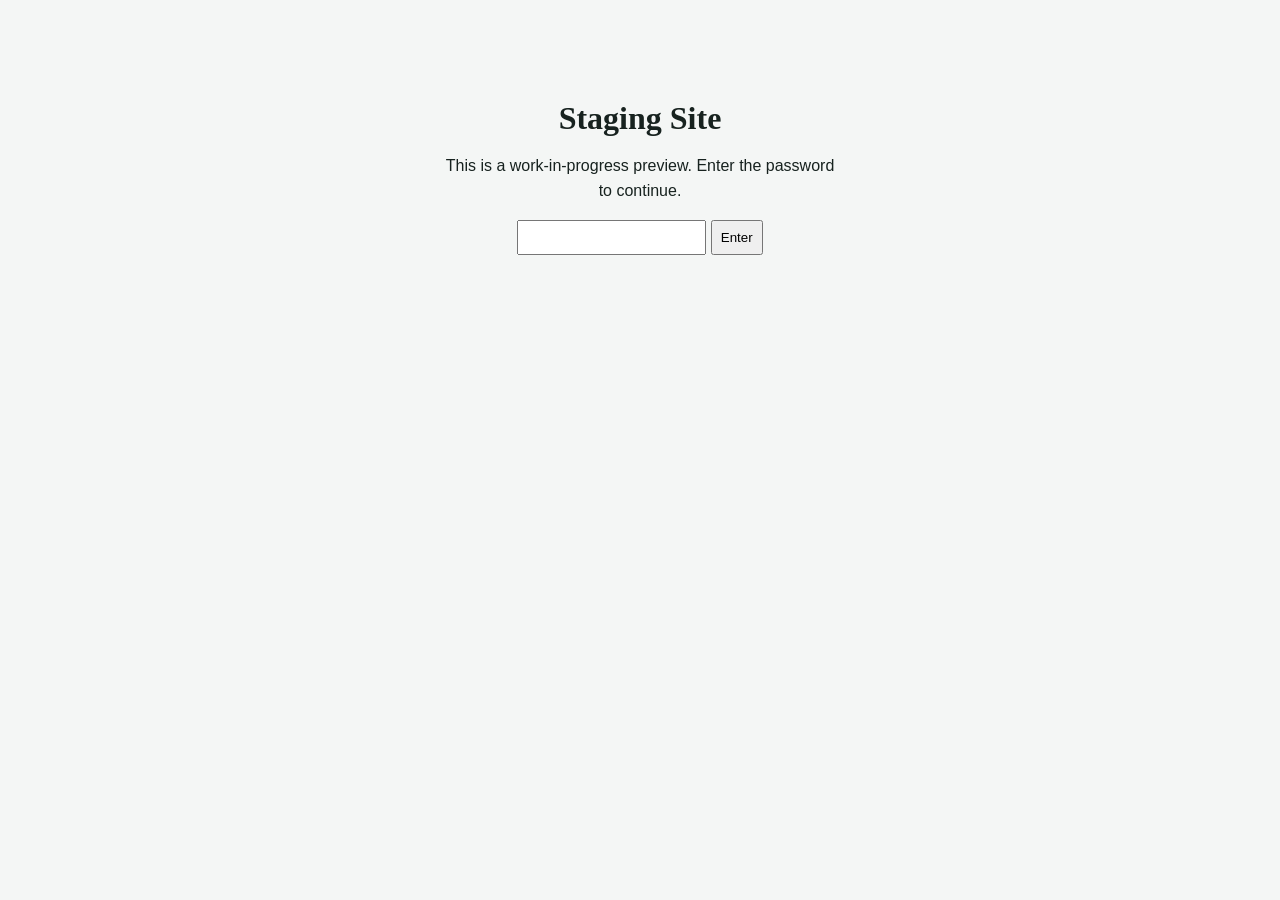
==== site/index.html @ e319ce6b "Build styled portfolio staging page" ====
<!DOCTYPE html>
<html lang="en">
<head>
    <meta charset="UTF-8">
    <meta name="viewport" content="width=device-width, initial-scale=1.0">
    <title>Nathan Toner | Cybersecurity Portfolio</title>
    <link rel="stylesheet" href="style.css">
</head>

<body>

<!-- PASSWORD GATE -->
<div id="gate" style="font-family: sans-serif; max-width: 400px; margin: 
100px auto; text-align:center;">
    <h1>Staging Site</h1>
    <p>This is a work-in-progress preview. Enter the password to 
continue.</p>

    <input type="password" id="pw" style="padding:8px;">
    <button onclick="checkPw()" style="padding:8px;">Enter</button>

    <p id="err" style="color:red; display:none;">Incorrect password.</p>
</div>


<!-- PORTFOLIO CONTENT -->
<div id="content" style="display:none;">

    <header class="site-header">
        <div class="wrap">
            <div class="site-header-inner">
                <a href="#" class="site-title">Nathan Toner</a>

                <nav>
                    <a href="#about">About</a>
                    <a href="#skills">Skills</a>
                    <a href="#projects">Projects</a>
                    <a href="#contact">Contact</a>
                </nav>
            </div>
        </div>
    </header>


    <main>

        <!-- HERO -->
        <section class="hero">
            <div class="wrap">

                <p class="eyebrow">CYBERSECURITY • INFORMATION SYSTEMS</p>

                <h1>Cybersecurity<br>Portfolio</h1>

                <p class="hero-text">
                    Computer Information Systems student building 
practical
                    cybersecurity skills through hands-on labs, security
                    analysis, and technical projects.
                </p>

                <div class="hero-actions">
                    <a href="#projects" class="button">View My Work</a>
                    <a href="#contact" class="button 
button-secondary">Contact Me</a>
                </div>

            </div>
        </section>


        <!-- ABOUT -->
        <section id="about">
            <div class="wrap">

                <p class="eyebrow">01 — ABOUT</p>

                <h2>Building practical security skills.</h2>

                <div class="about-grid">

                    <div>
                        <p>
                            I am a Computer Information Systems student 
focused
                            on cybersecurity, security operations, and
                            information security.
                        </p>

                        <p>
                            My experience includes hands-on work with 
Linux
                            security hardening, network reconnaissance,
                            vulnerability assessment, SIEM tools, TLS
                            configuration, and security monitoring.
                        </p>
                    </div>

                    <div>
                        <p><strong>Focus Areas</strong></p>

                        <ul>
                            <li>Cybersecurity</li>
                            <li>Security Operations</li>
                            <li>Network Security</li>
                            <li>Risk & Compliance</li>
                            <li>Cloud Security</li>
                        </ul>
                    </div>

                </div>

            </div>
        </section>


        <!-- SKILLS -->
        <section id="skills">
            <div class="wrap">

                <p class="eyebrow">02 — SKILLS</p>

                <h2>Technical Skills</h2>

                <div class="skills-table">

                    <div class="skill-row">
                        <strong>SIEM</strong>
                        <span>Microsoft Sentinel</span>
                    </div>

                    <div class="skill-row">
                        <strong>Network Security</strong>
                        <span>Nmap, Wireshark</span>
                    </div>

                    <div class="skill-row">
                        <strong>Security Testing</strong>
                        <span>Metasploit, OpenSSL</span>
                    </div>

                    <div class="skill-row">
                        <strong>Linux</strong>
                        <span>Ubuntu security hardening</span>
                    </div>

                    <div class="skill-row">
                        <strong>Programming</strong>
                        <span>Python, Java, SQL</span>
                    </div>

                    <div class="skill-row">
                        <strong>Data & Analytics</strong>
                        <span>Power BI, Pandas, Excel</span>
                    </div>

                </div>

            </div>
        </section>


        <!-- PROJECTS -->
        <section id="projects">
            <div class="wrap">

                <p class="eyebrow">03 — PROJECTS</p>

                <h2>Selected Work</h2>

                <div class="repo-list">

                    <article>
                        <h3>Linux Security Hardening</h3>
                        <p>
                            Hardened an Ubuntu Linux environment by 
reviewing
                            accounts, permissions, sudo configuration,
                            authentication policies, and security tools.
                        </p>
                    </article>

                    <article>
                        <h3>Network Reconnaissance</h3>
                        <p>
                            Used Nmap to identify open ports, services, 
and
                            potential vulnerabilities in controlled
                            cybersecurity lab environments.
                        </p>
                    </article>

                    <article>
                        <h3>TLS & Certificate Audit</h3>
                        <p>
                            Evaluated TLS configurations and certificate
                            security using SSL Labs and OpenSSL, 
identifying
                            deprecated protocols and certificate issues.
                        </p>
                    </article>

                    <article>
                        <h3>Security Monitoring</h3>
                        <p>
                            Practiced security monitoring and detection
                            activities using Microsoft Sentinel and
                            Microsoft Defender.
                        </p>
                    </article>

                </div>

            </div>
        </section>


        <!-- CONTACT -->
        <section id="contact">
            <div class="wrap">

                <p class="eyebrow">04 — CONTACT</p>

                <h2>Let's connect.</h2>

                <p>
                    I am interested in cybersecurity opportunities,
                    internships, and continued professional development.
                </p>

            </div>
        </section>

    </main>


    <footer>
        <div class="wrap">
            <p>© 2026 Nathan Toner</p>
        </div>
    </footer>

</div>


<!-- PASSWORD SCRIPT -->
<script>
function checkPw() {
    const entered = document.getElementById('pw').value;

    if (entered === "Staging123!") {
        document.getElementById('gate').style.display = 'none';
        document.getElementById('content').style.display = 'block';
    } else {
        document.getElementById('err').style.display = 'block';
    }
}
</script>

</body>
</html>
---- site/style.css ----
:root {
  --color-bg: #F4F6F5;
  --color-ink: #17221F;
  --color-ink-soft: #45534E;
  --color-ink-faint: #6B7975;
  --color-accent: #2F5D50;
  --color-accent-soft: #E7EEEB;
  --color-line: #D3DAD6;
  --color-flag: #B98B4E;
  --color-surface: #EAEDEB;

  --font-serif: "Source Serif 4", Georgia, serif;
  --font-sans: "IBM Plex Sans", -apple-system, BlinkMacSystemFont, "Segoe 
UI", sans-serif;
}

* { box-sizing: border-box; }

html { scroll-behavior: smooth; }

@media (prefers-reduced-motion: reduce) {
  html { scroll-behavior: auto; }
  * { transition: none !important; animation: none !important; }
}

body {
  margin: 0;
  background: var(--color-bg);
  color: var(--color-ink);
  font-family: var(--font-sans);
  font-size: 16px;
  line-height: 1.6;
  -webkit-font-smoothing: antialiased;
}

.wrap {
  max-width: 760px;
  margin: 0 auto;
  padding: 0 24px;
}

a {
  color: var(--color-accent);
  text-decoration-color: var(--color-line);
  text-underline-offset: 3px;
}

a:hover { text-decoration-color: var(--color-accent); }

a:focus-visible,
button:focus-visible {
  outline: 2px solid var(--color-accent);
  outline-offset: 3px;
}

h1, h2, h3 {
  font-family: var(--font-serif);
  font-weight: 600;
  line-height: 1.15;
  margin: 0;
  color: var(--color-ink);
}

/* Header */

.site-header {
  border-bottom: 1px solid var(--color-line);
  background: var(--color-bg);
  position: sticky;
  top: 0;
  z-index: 10;
}

.header-inner {
  display: flex;
  align-items: center;
  justify-content: space-between;
  padding-top: 18px;
  padding-bottom: 18px;
}

.wordmark {
  font-family: var(--font-serif);
  font-weight: 600;
  font-size: 1.05rem;
  color: var(--color-ink);
  text-decoration: none;
}

.site-nav {
  display: flex;
  gap: 28px;
}

.site-nav a {
  color: var(--color-ink-soft);
  font-size: 0.92rem;
  text-decoration: none;
}

.site-nav a:hover { color: var(--color-accent); }

/* Hero */

.hero {
  display: flex;
  align-items: center;
  gap: 48px;
  padding: 76px 24px 64px;
}

.hero-text { flex: 1 1 420px; min-width: 0; }

.hero h1 {
  font-size: clamp(2.4rem, 5vw, 3.2rem);
}

.hero-role {
  font-family: var(--font-sans);
  font-size: 1.05rem;
  font-weight: 500;
  color: var(--color-accent);
  margin: 10px 0 22px;
}

.hero-body {
  max-width: 46ch;
  color: var(--color-ink-soft);
  font-size: 1.02rem;
}

.hero-actions {
  display: flex;
  gap: 14px;
  margin-top: 30px;
  flex-wrap: wrap;
}

.button {
  display: inline-block;
  padding: 11px 20px;
  border-radius: 3px;
  font-size: 0.94rem;
  font-weight: 500;
  text-decoration: none;
  border: 1px solid transparent;
}

.button-primary {
  background: var(--color-accent);
  color: #F4F6F5;
}

.button-primary:hover { background: #264d42; }

.button-quiet {
  border-color: var(--color-line);
  color: var(--color-ink);
}

.button-quiet:hover { border-color: var(--color-accent); color: 
var(--color-accent); }

.hero-diagram {
  flex: 0 0 260px;
  display: flex;
  justify-content: center;
}

.hero-diagram svg {
  width: 100%;
  max-width: 260px;
  height: auto;
}

.ring {
  fill: none;
  stroke-width: 1.4;
}

.ring-a { stroke: var(--color-accent); opacity: 0.75; }
.ring-b { stroke: var(--color-flag); opacity: 0.75; }
.ring-c { stroke: var(--color-ink-faint); opacity: 0.75; }

.ring-label {
  font-family: var(--font-sans);
  font-size: 11px;
  fill: var(--color-ink-soft);
}

/* Section scaffolding */

main section {
  padding: 56px 24px;
  border-top: 1px solid var(--color-line);
}

.section-heading h2 {
  font-size: 1.5rem;
  margin-bottom: 6px;
}

.section-sub {
  color: var(--color-ink-soft);
  font-size: 0.95rem;
  margin: 0 0 28px;
}

.section-heading { margin-bottom: 28px; }

/* About */

.about-grid {
  display: grid;
  grid-template-columns: 1.3fr 1fr;
  gap: 48px;
  align-items: start;
}

.about-copy {
  color: var(--color-ink-soft);
  margin: 0;
}

.goals h3 {
  font-size: 1.02rem;
  font-family: var(--font-sans);
  font-weight: 600;
  margin-bottom: 12px;
}

.goals ul {
  margin: 0;
  padding-left: 18px;
  color: var(--color-ink-soft);
}

.goals li { margin-bottom: 8px; }

/* Skills table */

.skills-table {
  width: 100%;
  border-collapse: collapse;
  font-size: 0.94rem;
}

.skills-table th {
  text-align: left;
  font-family: var(--font-sans);
  font-weight: 600;
  color: var(--color-ink-faint);
  border-bottom: 1px solid var(--color-line);
  padding: 0 16px 10px 0;
  font-size: 0.85rem;
}

.skills-table td {
  padding: 14px 16px 14px 0;
  border-bottom: 1px solid var(--color-line);
  vertical-align: top;
  color: var(--color-ink-soft);
}

.skills-table td:first-child {
  color: var(--color-ink);
  font-weight: 500;
  width: 34%;
}

.row-emphasis {
  color: var(--color-accent) !important;
}

.skills-table tr:last-child td { border-bottom: none; }

/* Repository */

.repo-list {
  list-style: none;
  margin: 0;
  padding: 0;
}

.repo-list li {
  border-bottom: 1px solid var(--color-line);
}

.repo-list li:last-child { border-bottom: none; }

.repo-list a {
  display: flex;
  flex-wrap: wrap;
  align-items: baseline;
  gap: 4px 16px;
  padding: 16px 0;
  text-decoration: none;
}

.repo-name {
  font-family: var(--font-serif);
  font-size: 1.05rem;
  color: var(--color-ink);
  flex: 0 0 auto;
  min-width: 200px;
}

.repo-list a:hover .repo-name { color: var(--color-accent); }

.repo-desc {
  color: var(--color-ink-soft);
  font-size: 0.92rem;
  flex: 1 1 300px;
}

/* Contact */

.contact-list {
  list-style: none;
  margin: 0;
  padding: 0;
  display: flex;
  flex-direction: column;
  gap: 10px;
  font-size: 1rem;
}

/* Footer */

.site-footer {
  border-top: 1px solid var(--color-line);
  padding: 28px 24px 48px;
}

.site-footer p {
  color: var(--color-ink-faint);
  font-size: 0.85rem;
  margin: 0;
}

/* Responsive */

@media (max-width: 720px) {
  .hero {
    flex-direction: column-reverse;
    text-align: left;
    padding-top: 48px;
  }

  .hero-diagram { flex: 0 0 auto; max-width: 220px; }

  .about-grid {
    grid-template-columns: 1fr;
    gap: 28px;
  }

  .site-nav { gap: 18px; }

  .repo-name { min-width: 0; }
}
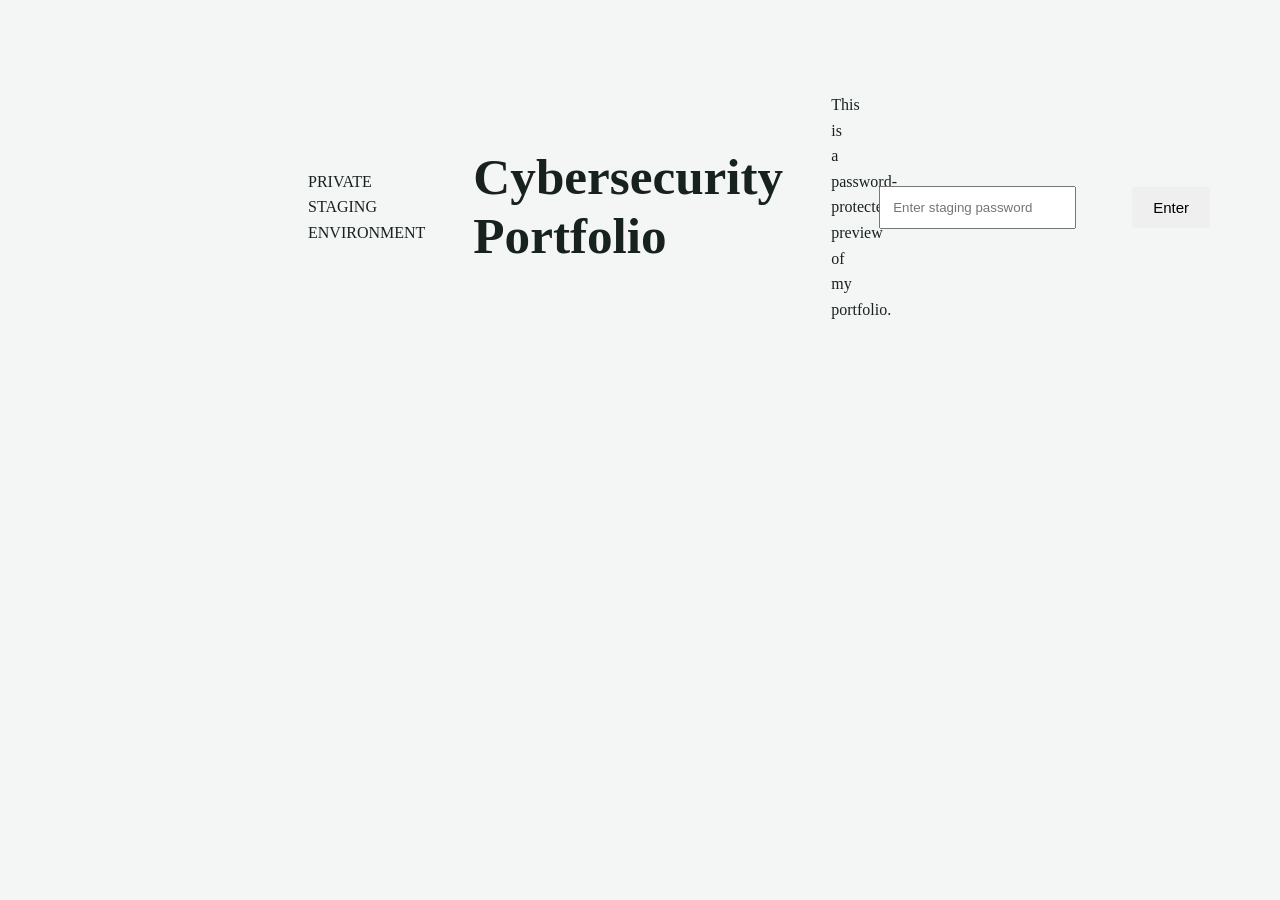
==== commit a8a7c34b: "Improve portfolio design and add TLS audit" ====
--- a/site/index.html
+++ b/site/index.html
@@ -1,261 +1,420 @@
 <!DOCTYPE html>
-<html lang="en">
-<head>
-    <meta charset="UTF-8">
-    <meta name="viewport" content="width=device-width, initial-scale=1.0">
-    <title>Nathan Toner | Cybersecurity Portfolio</title>
-    <link rel="stylesheet" href="style.css">
+
+<html lang="en"> <head> <meta charset="UTF-8"> <meta name="viewport" 
+content="width=device-width, initial-scale=1.0">
+
+<title>Nathan Toner | Cybersecurity Portfolio</title>
+
+<link rel="stylesheet" href="style.css">
+
 </head>
 
 <body>
 
-<!-- PASSWORD GATE -->
-<div id="gate" style="font-family: sans-serif; max-width: 400px; margin: 
-100px auto; text-align:center;">
-    <h1>Staging Site</h1>
-    <p>This is a work-in-progress preview. Enter the password to 
-continue.</p>
-
-    <input type="password" id="pw" style="padding:8px;">
-    <button onclick="checkPw()" style="padding:8px;">Enter</button>
-
-    <p id="err" style="color:red; display:none;">Incorrect password.</p>
+<!-- STAGING PASSWORD -->
+
+<div id="gate"> <div class="wrap"> <div class="hero"> <p 
+class="eyebrow">PRIVATE STAGING ENVIRONMENT</p>
+
+        <h1>Cybersecurity<br>Portfolio</h1>
+
+        <p class="hero-text">
+            This is a password-protected preview of my portfolio.
+        </p>
+
+        <input
+            type="password"
+            id="pw"
+            placeholder="Enter staging password"
+            style="padding:12px; margin-right:8px;"
+        >
+
+        <button onclick="checkPw()" class="button">
+            Enter
+        </button>
+
+        <p id="err" style="color:red; display:none;">
+            Incorrect password.
+        </p>
+    </div>
 </div>
 
-
-<!-- PORTFOLIO CONTENT -->
+</div>
+
+<!-- PORTFOLIO -->
+
 <div id="content" style="display:none;">
 
-    <header class="site-header">
-        <div class="wrap">
-            <div class="site-header-inner">
-                <a href="#" class="site-title">Nathan Toner</a>
-
-                <nav>
-                    <a href="#about">About</a>
-                    <a href="#skills">Skills</a>
-                    <a href="#projects">Projects</a>
-                    <a href="#contact">Contact</a>
-                </nav>
-            </div>
-        </div>
-    </header>
-
-
-    <main>
-
-        <!-- HERO -->
-        <section class="hero">
-            <div class="wrap">
-
-                <p class="eyebrow">CYBERSECURITY • INFORMATION SYSTEMS</p>
-
-                <h1>Cybersecurity<br>Portfolio</h1>
-
-                <p class="hero-text">
-                    Computer Information Systems student building 
-practical
-                    cybersecurity skills through hands-on labs, security
-                    analysis, and technical projects.
+<!-- HEADER -->
+<header class="site-header">
+    <div class="wrap">
+        <div class="site-header-inner">
+
+            <a href="#" class="site-title">
+                Nathan Toner
+            </a>
+
+            <nav>
+                <a href="#about">About</a>
+                <a href="#skills">Skills</a>
+                <a href="#projects">Projects</a>
+                <a href="#tls">TLS Audit</a>
+                <a href="#contact">Contact</a>
+            </nav>
+
+        </div>
+    </div>
+</header>
+
+
+<main>
+
+    <!-- HERO -->
+    <section class="hero">
+        <div class="wrap">
+
+            <p class="eyebrow">
+                CYBERSECURITY • INFORMATION SYSTEMS
+            </p>
+
+            <h1>
+                Building secure systems<br>
+                through hands-on practice.
+            </h1>
+
+            <p class="hero-text">
+                I'm Nathan Toner, a Computer Information Systems student
+                developing practical cybersecurity skills through
+                security labs, network analysis, vulnerability assessment,
+                and security monitoring.
+            </p>
+
+            <div class="hero-actions">
+                <a href="#projects" class="button">
+                    Explore My Work
+                </a>
+
+                <a href="#contact" class="button button-secondary">
+                    Get In Touch
+                </a>
+            </div>
+
+        </div>
+    </section>
+
+
+    <!-- ABOUT -->
+    <section id="about">
+        <div class="wrap">
+
+            <p class="eyebrow">01 — ABOUT</p>
+
+            <h2>
+                A hands-on approach to cybersecurity.
+            </h2>
+
+            <div class="about-grid">
+
+                <div>
+                    <p>
+                        I am a Computer Information Systems student with
+                        a focus on cybersecurity and information security.
+                    </p>
+
+                    <p>
+                        My experience includes working with Linux,
+                        network security, vulnerability assessment,
+                        SIEM platforms, TLS security, and security
+                        monitoring.
+                    </p>
+                </div>
+
+                <div>
+                    <p><strong>Areas of Focus</strong></p>
+
+                    <ul>
+                        <li>Security Operations</li>
+                        <li>Network Security</li>
+                        <li>Vulnerability Assessment</li>
+                        <li>Linux Security</li>
+                        <li>Cloud & Enterprise Security</li>
+                    </ul>
+                </div>
+
+            </div>
+
+        </div>
+    </section>
+
+
+    <!-- SKILLS -->
+    <section id="skills">
+        <div class="wrap">
+
+            <p class="eyebrow">02 — SKILLS</p>
+
+            <h2>Technical Skills</h2>
+
+            <div class="skills-table">
+
+                <div class="skill-row">
+                    <strong>Security Operations</strong>
+                    <span>Microsoft Sentinel, Microsoft Defender</span>
+                </div>
+
+                <div class="skill-row">
+                    <strong>Network Security</strong>
+                    <span>Nmap, Wireshark</span>
+                </div>
+
+                <div class="skill-row">
+                    <strong>Security Testing</strong>
+                    <span>Metasploit, OpenSSL</span>
+                </div>
+
+                <div class="skill-row">
+                    <strong>Linux Security</strong>
+                    <span>Ubuntu, permissions, authentication, 
+hardening</span>
+                </div>
+
+                <div class="skill-row">
+                    <strong>Programming</strong>
+                    <span>Python, Java, SQL, HTML</span>
+                </div>
+
+                <div class="skill-row">
+                    <strong>Data & Analytics</strong>
+                    <span>Power BI, Pandas, Excel</span>
+                </div>
+
+            </div>
+
+        </div>
+    </section>
+
+
+    <!-- PROJECTS -->
+    <section id="projects">
+        <div class="wrap">
+
+            <p class="eyebrow">03 — PROJECTS</p>
+
+            <h2>Security Projects & Labs</h2>
+
+            <div class="repo-list">
+
+                <article>
+                    <h3>Linux Security Hardening</h3>
+
+                    <p>
+                        Reviewed Linux accounts, sudo configuration,
+                        file permissions, authentication policies,
+                        and security tools to improve the security
+                        posture of an Ubuntu environment.
+                    </p>
+
+                    <p>
+                        <strong>Tools:</strong>
+                        Ubuntu Linux, AIDE, PAM, auditd
+                    </p>
+                </article>
+
+
+                <article>
+                    <h3>Network Reconnaissance</h3>
+
+                    <p>
+                        Performed controlled network reconnaissance to
+                        identify open ports, services, and potential
+                        vulnerabilities in a cybersecurity lab 
+environment.
+                    </p>
+
+                    <p>
+                        <strong>Tools:</strong>
+                        Nmap, Wireshark
+                    </p>
+                </article>
+
+
+                <article>
+                    <h3>Security Monitoring</h3>
+
+                    <p>
+                        Practiced security monitoring and detection using
+                        SIEM and endpoint security platforms to 
+investigate
+                        security events and identify suspicious activity.
+                    </p>
+
+                    <p>
+                        <strong>Tools:</strong>
+                        Microsoft Sentinel, Microsoft Defender
+                    </p>
+                </article>
+
+            </div>
+
+        </div>
+    </section>
+
+
+    <!-- TLS AUDIT -->
+    <section id="tls">
+        <div class="wrap">
+
+            <p class="eyebrow">04 — SECURITY AUDIT</p>
+
+            <h2>TLS & Certificate Security Audit</h2>
+
+            <p>
+                I performed a TLS security assessment of several
+                intentionally vulnerable test environments using
+                SSL Labs and OpenSSL.
+            </p>
+
+
+            <div class="repo-list">
+
+                <article>
+                    <h3>tls-v1-1.badssl.com</h3>
+
+                    <p>
+                        <strong>SSL Labs Grade:</strong> B
+                    </p>
+
+                    <p>
+                        TLS 1.1 was supported alongside TLS 1.2.
+                        TLS 1.1 is deprecated and should be disabled.
+                    </p>
+
+                    <p>
+                        <strong>Severity:</strong> Medium
+                    </p>
+
+                    <p>
+                        <strong>Recommendation:</strong>
+                        Require TLS 1.2 or TLS 1.3.
+                    </p>
+                </article>
+
+
+                <article>
+                    <h3>dh480.badssl.com</h3>
+
+                    <p>
+                        <strong>SSL Labs Grade:</strong> F
+                    </p>
+
+                    <p>
+                        Testing identified an insecure 480-bit
+                        Diffie-Hellman parameter configuration.
+                    </p>
+
+                    <p>
+                        <strong>Severity:</strong> High
+                    </p>
+
+                    <p>
+                        <strong>Recommendation:</strong>
+                        Replace weak DH parameters with strong
+                        parameters of at least 2048 bits.
+                    </p>
+                </article>
+
+
+                <article>
+                    <h3>incomplete-chain.badssl.com</h3>
+
+                    <p>
+                        <strong>SSL Labs Grade:</strong> B
+                    </p>
+
+                    <p>
+                        OpenSSL reported an incomplete certificate
+                        chain because the required intermediate
+                        certificate was not provided.
+                    </p>
+
+                    <p>
+                        <strong>Severity:</strong> Medium
+                    </p>
+
+                    <p>
+                        <strong>Recommendation:</strong>
+                        Configure the server to provide the complete
+                        certificate chain.
+                    </p>
+                </article>
+
+            </div>
+
+
+            <div style="margin-top:40px;">
+
+                <h3>Audit Summary</h3>
+
+                <p>
+                    The audit demonstrated that secure TLS requires
+                    more than simply having HTTPS enabled. Protocol
+                    versions, cryptographic parameters, and certificate
+                    chains all affect the security of encrypted
+                    communications. The most serious finding was the
+                    weak Diffie-Hellman configuration, while the other
+                    findings involved deprecated protocol support and
+                    certificate-chain configuration.
                 </p>
 
-                <div class="hero-actions">
-                    <a href="#projects" class="button">View My Work</a>
-                    <a href="#contact" class="button 
-button-secondary">Contact Me</a>
-                </div>
-
-            </div>
-        </section>
-
-
-        <!-- ABOUT -->
-        <section id="about">
-            <div class="wrap">
-
-                <p class="eyebrow">01 — ABOUT</p>
-
-                <h2>Building practical security skills.</h2>
-
-                <div class="about-grid">
-
-                    <div>
-                        <p>
-                            I am a Computer Information Systems student 
-focused
-                            on cybersecurity, security operations, and
-                            information security.
-                        </p>
-
-                        <p>
-                            My experience includes hands-on work with 
-Linux
-                            security hardening, network reconnaissance,
-                            vulnerability assessment, SIEM tools, TLS
-                            configuration, and security monitoring.
-                        </p>
-                    </div>
-
-                    <div>
-                        <p><strong>Focus Areas</strong></p>
-
-                        <ul>
-                            <li>Cybersecurity</li>
-                            <li>Security Operations</li>
-                            <li>Network Security</li>
-                            <li>Risk & Compliance</li>
-                            <li>Cloud Security</li>
-                        </ul>
-                    </div>
-
-                </div>
-
-            </div>
-        </section>
-
-
-        <!-- SKILLS -->
-        <section id="skills">
-            <div class="wrap">
-
-                <p class="eyebrow">02 — SKILLS</p>
-
-                <h2>Technical Skills</h2>
-
-                <div class="skills-table">
-
-                    <div class="skill-row">
-                        <strong>SIEM</strong>
-                        <span>Microsoft Sentinel</span>
-                    </div>
-
-                    <div class="skill-row">
-                        <strong>Network Security</strong>
-                        <span>Nmap, Wireshark</span>
-                    </div>
-
-                    <div class="skill-row">
-                        <strong>Security Testing</strong>
-                        <span>Metasploit, OpenSSL</span>
-                    </div>
-
-                    <div class="skill-row">
-                        <strong>Linux</strong>
-                        <span>Ubuntu security hardening</span>
-                    </div>
-
-                    <div class="skill-row">
-                        <strong>Programming</strong>
-                        <span>Python, Java, SQL</span>
-                    </div>
-
-                    <div class="skill-row">
-                        <strong>Data & Analytics</strong>
-                        <span>Power BI, Pandas, Excel</span>
-                    </div>
-
-                </div>
-
-            </div>
-        </section>
-
-
-        <!-- PROJECTS -->
-        <section id="projects">
-            <div class="wrap">
-
-                <p class="eyebrow">03 — PROJECTS</p>
-
-                <h2>Selected Work</h2>
-
-                <div class="repo-list">
-
-                    <article>
-                        <h3>Linux Security Hardening</h3>
-                        <p>
-                            Hardened an Ubuntu Linux environment by 
-reviewing
-                            accounts, permissions, sudo configuration,
-                            authentication policies, and security tools.
-                        </p>
-                    </article>
-
-                    <article>
-                        <h3>Network Reconnaissance</h3>
-                        <p>
-                            Used Nmap to identify open ports, services, 
-and
-                            potential vulnerabilities in controlled
-                            cybersecurity lab environments.
-                        </p>
-                    </article>
-
-                    <article>
-                        <h3>TLS & Certificate Audit</h3>
-                        <p>
-                            Evaluated TLS configurations and certificate
-                            security using SSL Labs and OpenSSL, 
-identifying
-                            deprecated protocols and certificate issues.
-                        </p>
-                    </article>
-
-                    <article>
-                        <h3>Security Monitoring</h3>
-                        <p>
-                            Practiced security monitoring and detection
-                            activities using Microsoft Sentinel and
-                            Microsoft Defender.
-                        </p>
-                    </article>
-
-                </div>
-
-            </div>
-        </section>
-
-
-        <!-- CONTACT -->
-        <section id="contact">
-            <div class="wrap">
-
-                <p class="eyebrow">04 — CONTACT</p>
-
-                <h2>Let's connect.</h2>
-
-                <p>
-                    I am interested in cybersecurity opportunities,
-                    internships, and continued professional development.
-                </p>
-
-            </div>
-        </section>
-
-    </main>
-
-
-    <footer>
-        <div class="wrap">
-            <p>© 2026 Nathan Toner</p>
-        </div>
-    </footer>
+            </div>
+
+        </div>
+    </section>
+
+
+    <!-- CONTACT -->
+    <section id="contact">
+        <div class="wrap">
+
+            <p class="eyebrow">05 — CONTACT</p>
+
+            <h2>Let's connect.</h2>
+
+            <p>
+                I'm interested in cybersecurity opportunities,
+                internships, and opportunities to continue developing
+                my technical skills.
+            </p>
+
+        </div>
+    </section>
+
+</main>
+
+
+<!-- FOOTER -->
+<footer>
+    <div class="wrap">
+
+        <p>
+            © 2026 Nathan Toner
+        </p>
+
+        <p>
+            Cybersecurity • Information Systems
+        </p>
+
+    </div>
+</footer>
 
 </div>
 
-
 <!-- PASSWORD SCRIPT -->
-<script>
-function checkPw() {
-    const entered = document.getElementById('pw').value;
-
-    if (entered === "Staging123!") {
-        document.getElementById('gate').style.display = 'none';
-        document.getElementById('content').style.display = 'block';
-    } else {
-        document.getElementById('err').style.display = 'block';
-    }
-}
-</script>
-
-</body>
-</html>
+
+<script> function checkPw() { const entered = 
+document.getElementById("pw").value; if (entered === "Staging123!") { 
+document.getElementById("gate").style.display = "none"; 
+document.getElementById("content").style.display = "block"; } else { 
+document.getElementById("err").style.display = "block"; } } </script>
+
+</body> </html>
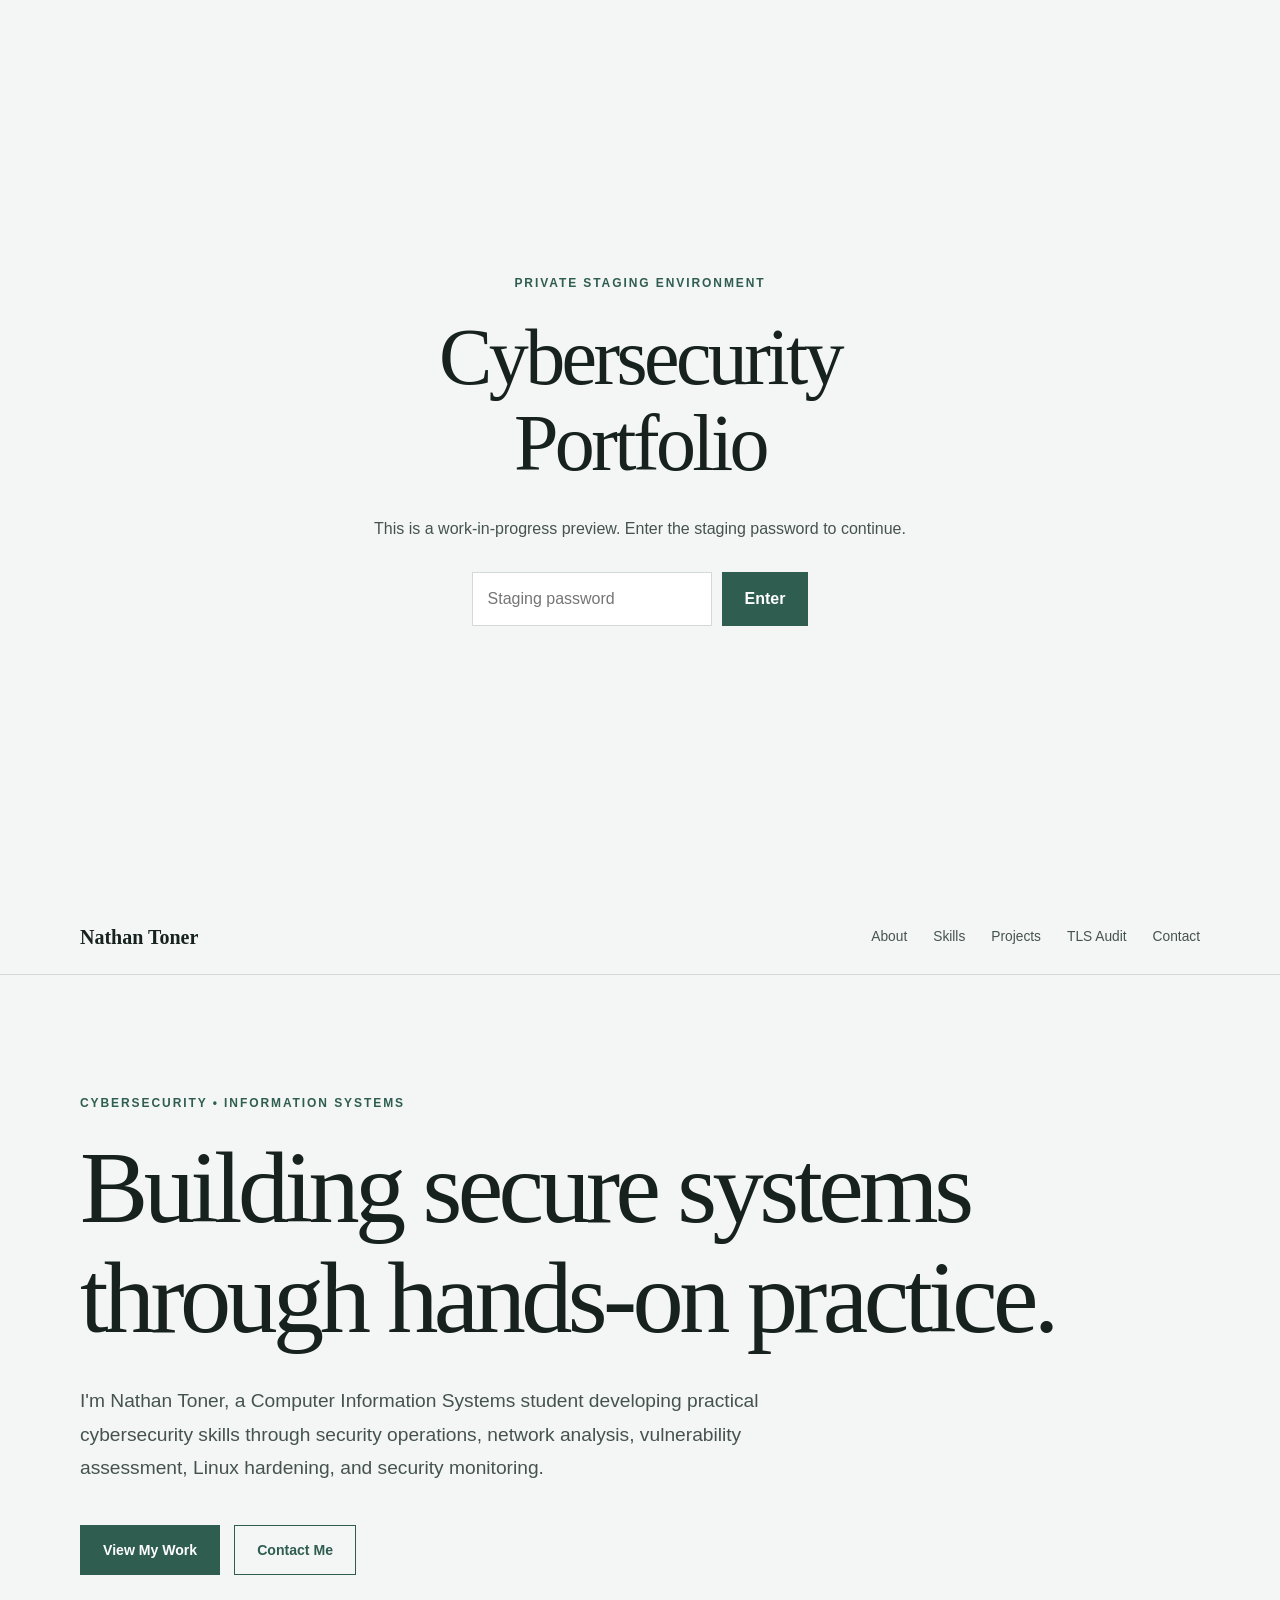
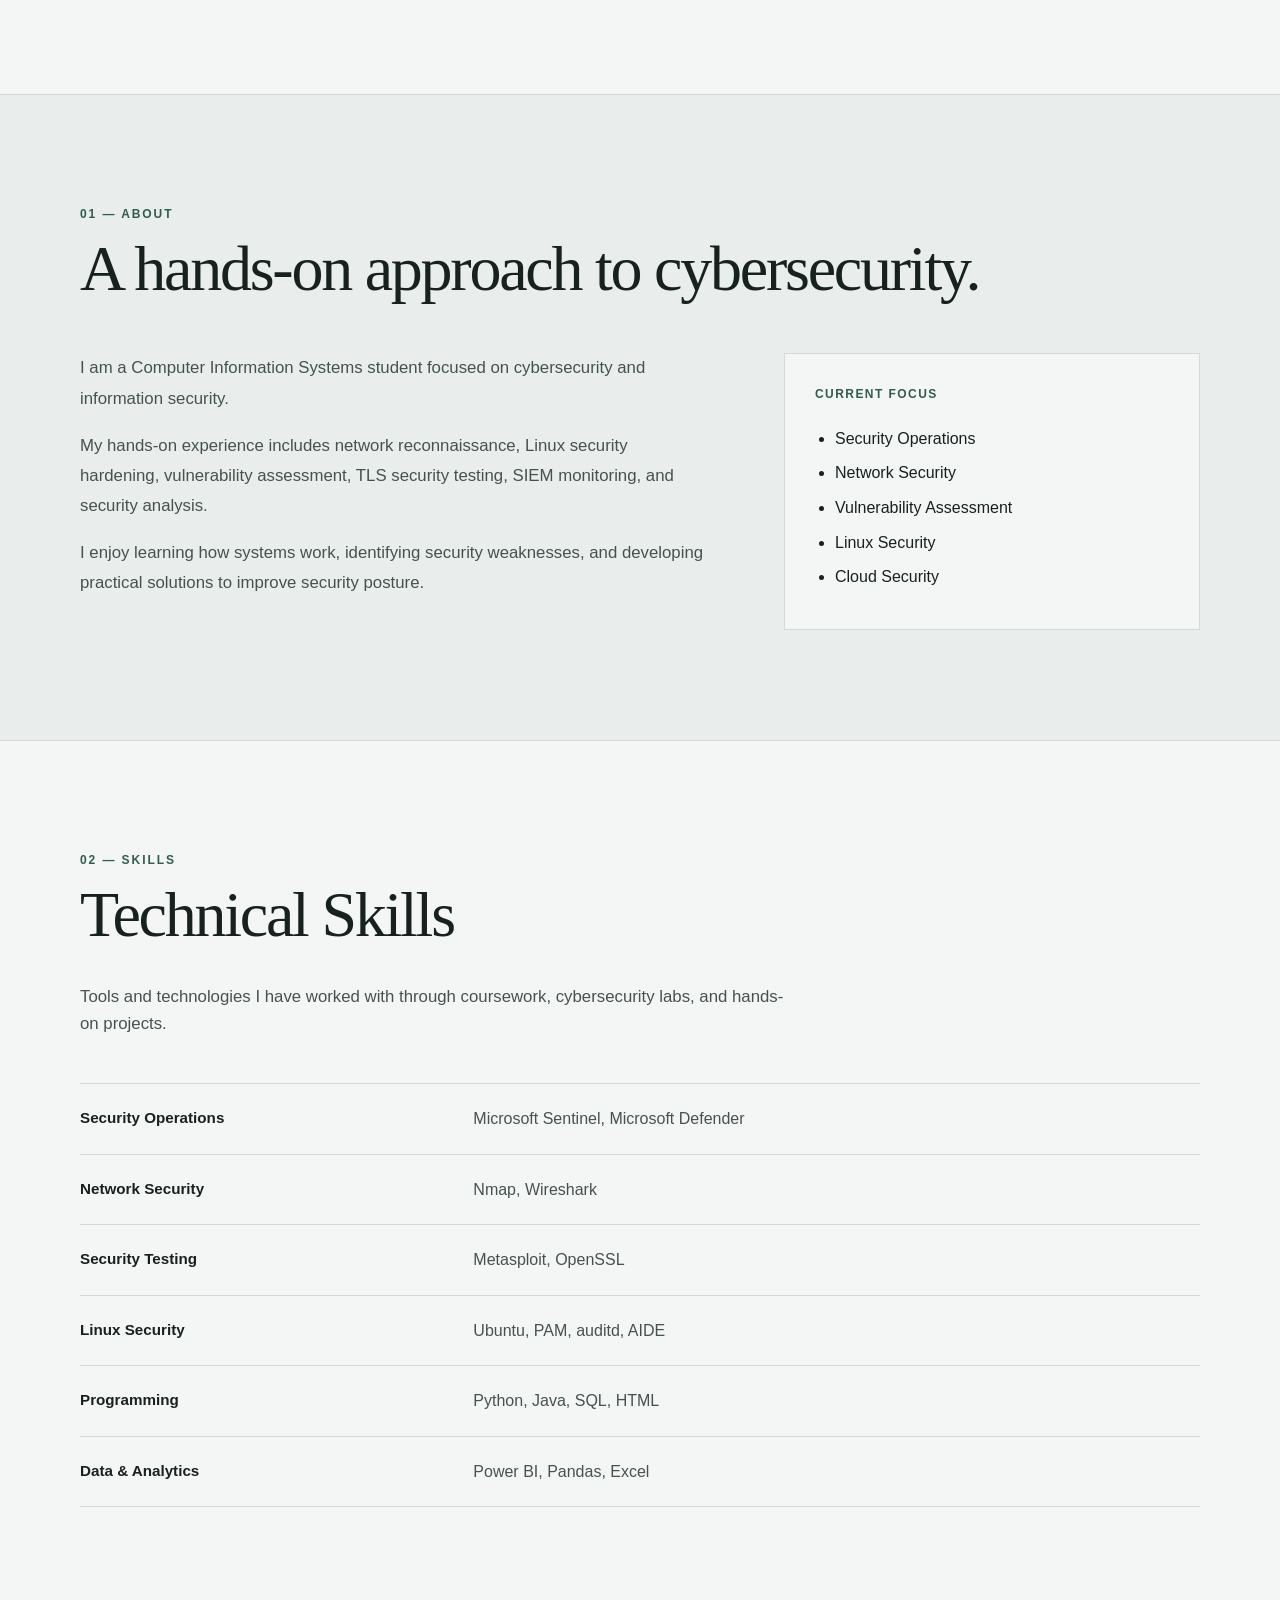
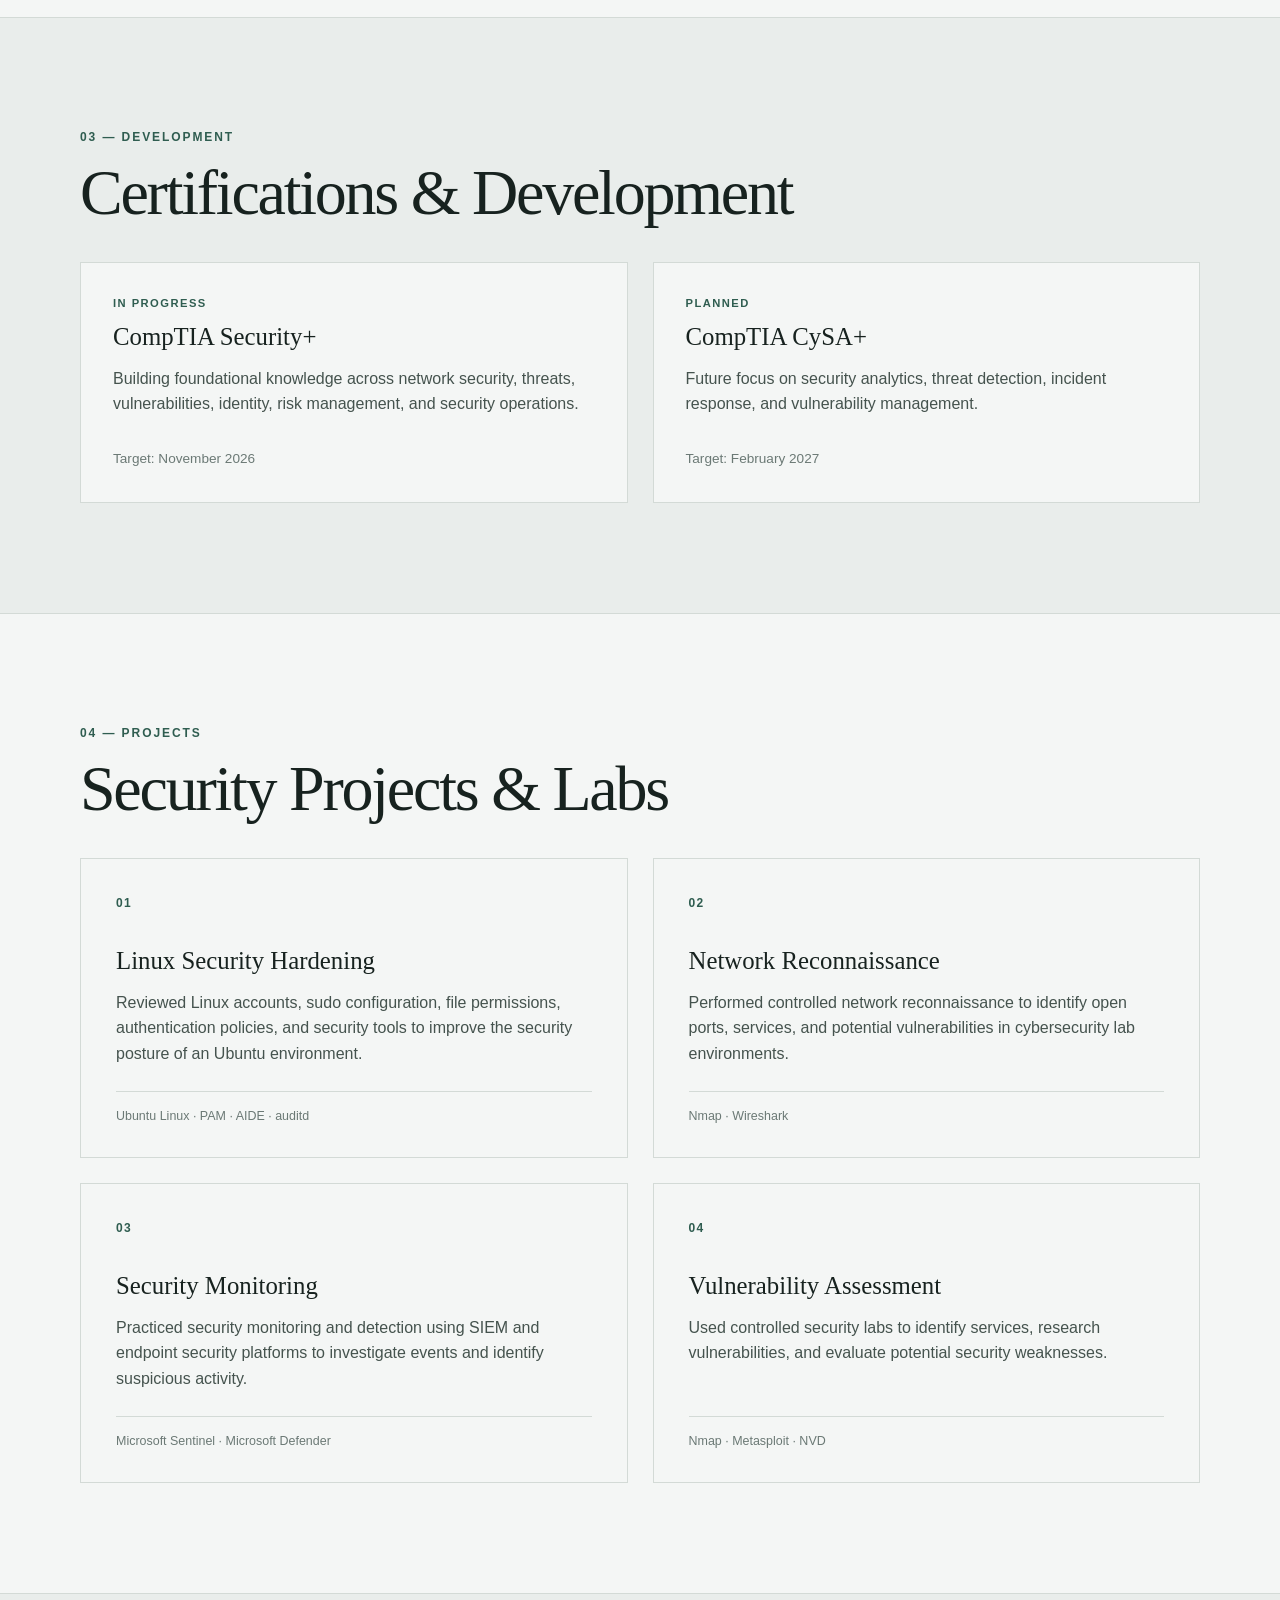
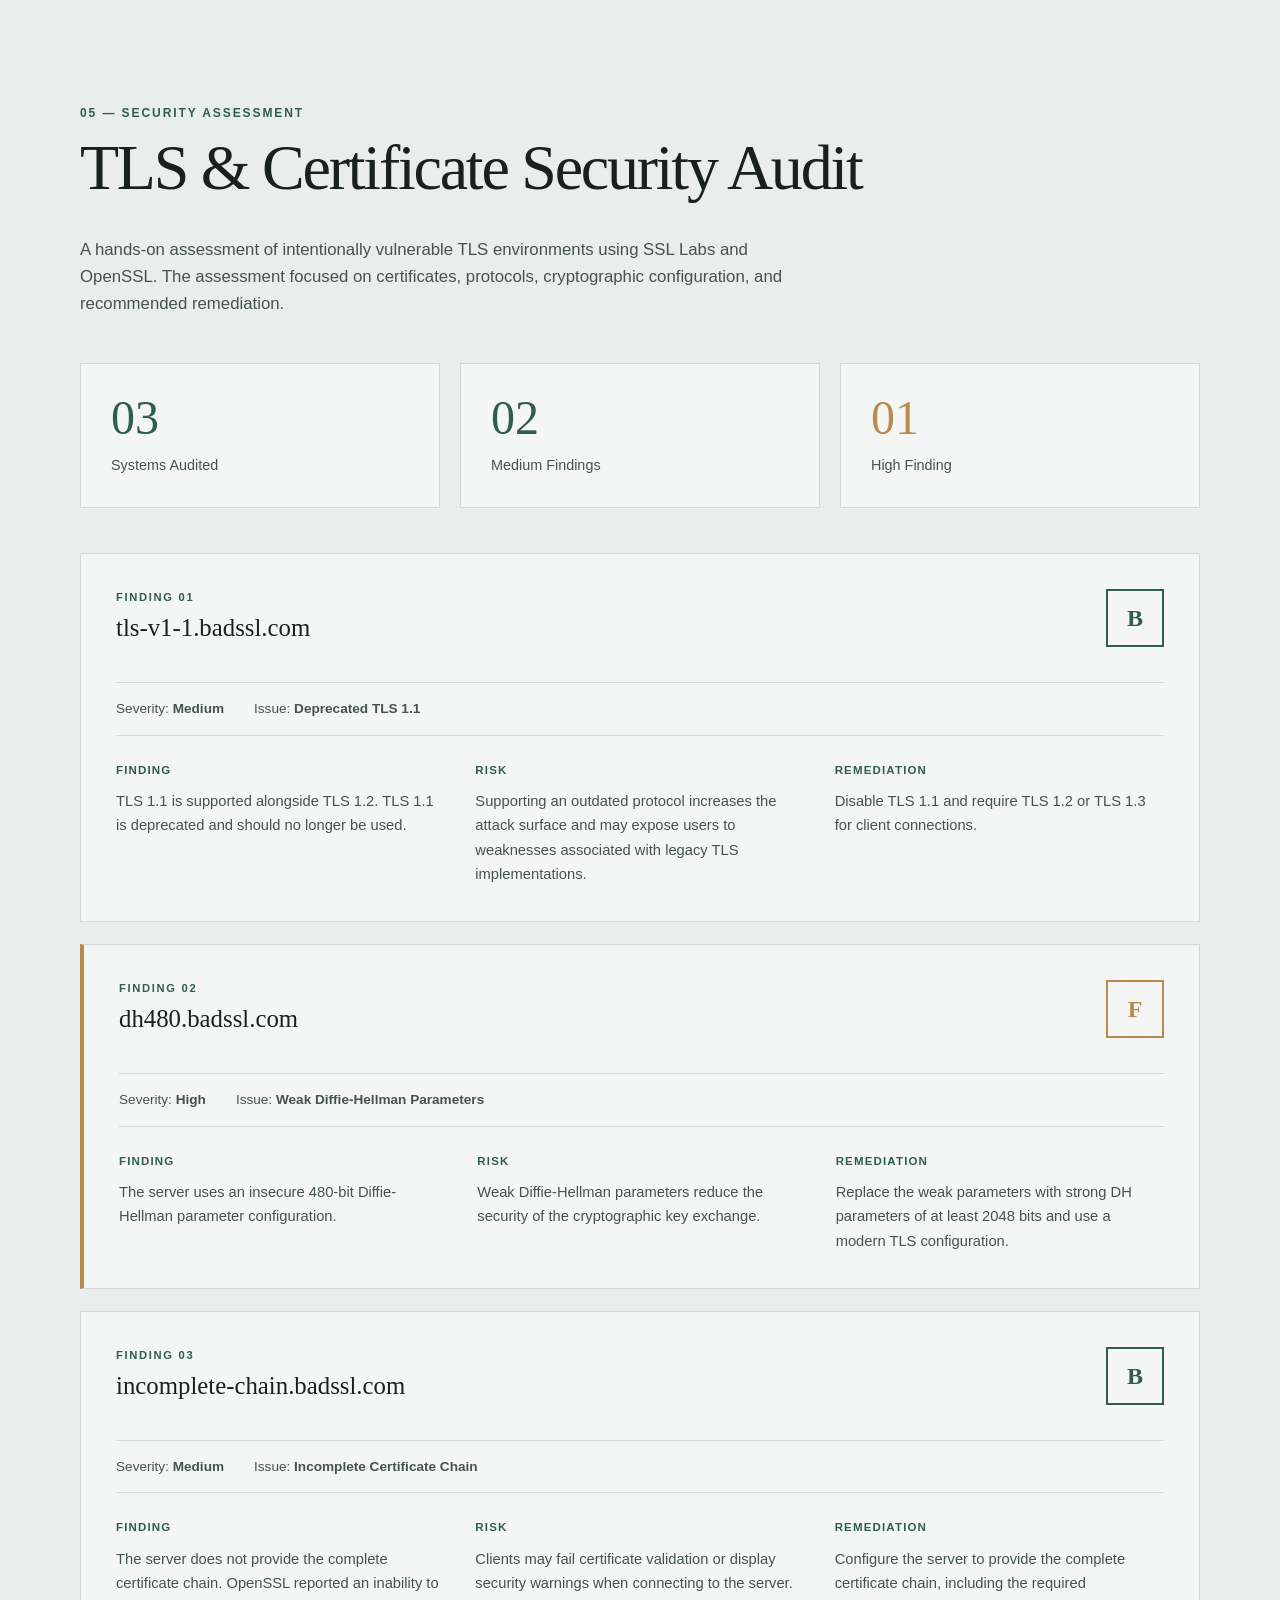
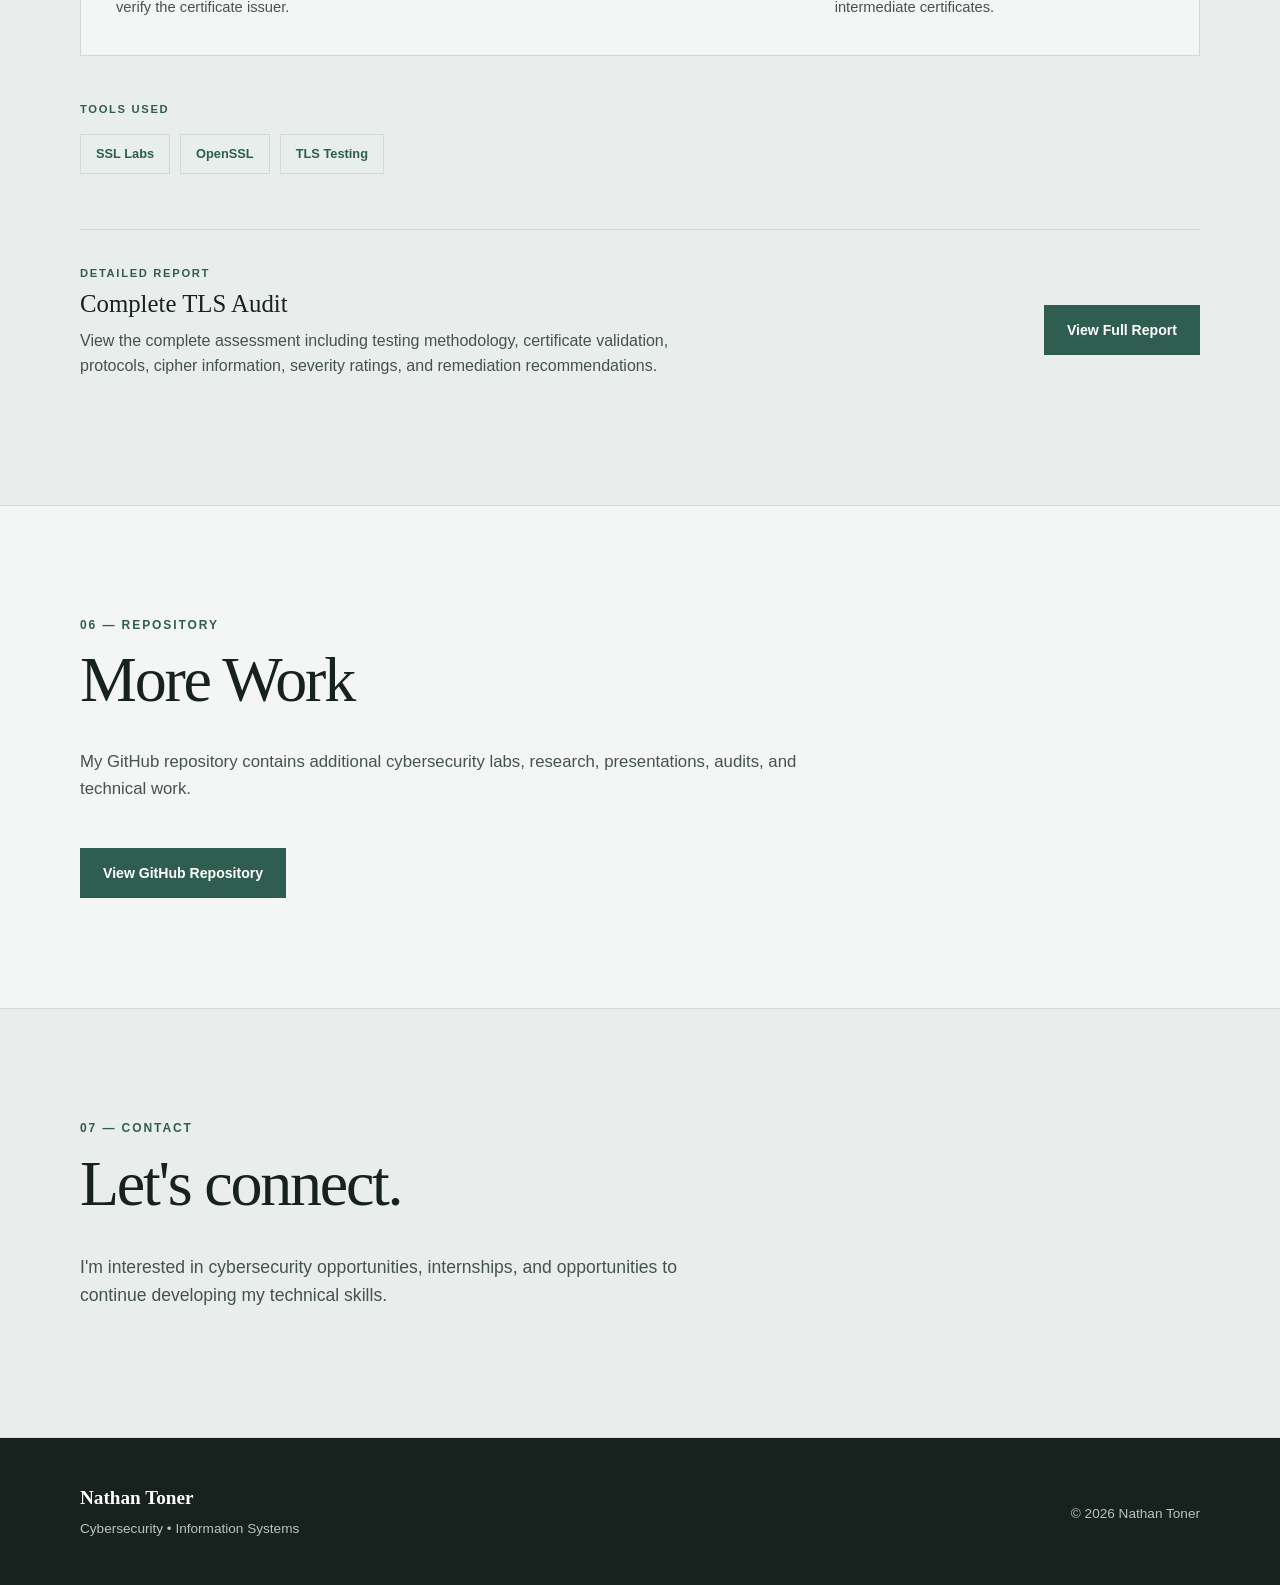
==== commit 712b396d: "Create professional cybersecurity portfolio design" ====
--- a/site/index.html
+++ b/site/index.html
@@ -1,420 +1,913 @@
 <!DOCTYPE html>
-
-<html lang="en"> <head> <meta charset="UTF-8"> <meta name="viewport" 
-content="width=device-width, initial-scale=1.0">
-
-<title>Nathan Toner | Cybersecurity Portfolio</title>
-
-<link rel="stylesheet" href="style.css">
-
+<html lang="en">
+<head>
+    <meta charset="UTF-8">
+    <meta name="viewport" content="width=device-width, initial-scale=1.0">
+
+    <title>Nathan Toner | Cybersecurity Portfolio</title>
+
+    <link rel="stylesheet" href="style.css">
 </head>
 
 <body>
 
-<!-- STAGING PASSWORD -->
-
-<div id="gate"> <div class="wrap"> <div class="hero"> <p 
-class="eyebrow">PRIVATE STAGING ENVIRONMENT</p>
+<!-- =========================
+     STAGING PASSWORD
+========================= -->
+
+<div id="gate">
+    <div class="gate-box">
+
+        <p class="eyebrow">PRIVATE STAGING ENVIRONMENT</p>
 
         <h1>Cybersecurity<br>Portfolio</h1>
 
-        <p class="hero-text">
-            This is a password-protected preview of my portfolio.
+        <p>
+            This is a work-in-progress preview.
+            Enter the staging password to continue.
         </p>
 
-        <input
-            type="password"
-            id="pw"
-            placeholder="Enter staging password"
-            style="padding:12px; margin-right:8px;"
-        >
-
-        <button onclick="checkPw()" class="button">
-            Enter
-        </button>
-
-        <p id="err" style="color:red; display:none;">
+        <div class="password-form">
+            <input
+                type="password"
+                id="pw"
+                placeholder="Staging password"
+            >
+
+            <button onclick="checkPw()">
+                Enter
+            </button>
+        </div>
+
+        <p id="err">
             Incorrect password.
         </p>
+
     </div>
 </div>
 
-</div>
-
-<!-- PORTFOLIO -->
-
-<div id="content" style="display:none;">
-
-<!-- HEADER -->
-<header class="site-header">
-    <div class="wrap">
-        <div class="site-header-inner">
-
-            <a href="#" class="site-title">
-                Nathan Toner
-            </a>
-
-            <nav>
-                <a href="#about">About</a>
-                <a href="#skills">Skills</a>
-                <a href="#projects">Projects</a>
-                <a href="#tls">TLS Audit</a>
-                <a href="#contact">Contact</a>
-            </nav>
+
+<!-- =========================
+     PORTFOLIO
+========================= -->
+
+<div id="content">
+
+    <!-- HEADER -->
+
+    <header class="site-header">
+
+        <div class="wrap">
+
+            <div class="site-header-inner">
+
+                <a href="#top" class="site-title">
+                    Nathan Toner
+                </a>
+
+                <nav>
+                    <a href="#about">About</a>
+                    <a href="#skills">Skills</a>
+                    <a href="#projects">Projects</a>
+                    <a href="#tls">TLS Audit</a>
+                    <a href="#contact">Contact</a>
+                </nav>
+
+            </div>
 
         </div>
-    </div>
-</header>
-
-
-<main>
-
-    <!-- HERO -->
-    <section class="hero">
+
+    </header>
+
+
+    <main id="top">
+
+        <!-- =========================
+             HERO
+        ========================= -->
+
+        <section class="hero">
+
+            <div class="wrap">
+
+                <p class="eyebrow">
+                    CYBERSECURITY • INFORMATION SYSTEMS
+                </p>
+
+                <h1>
+                    Building secure systems<br>
+                    through hands-on practice.
+                </h1>
+
+                <p class="hero-text">
+                    I'm Nathan Toner, a Computer Information Systems 
+student
+                    developing practical cybersecurity skills through
+                    security operations, network analysis, vulnerability
+                    assessment, Linux hardening, and security monitoring.
+                </p>
+
+                <div class="hero-actions">
+
+                    <a href="#projects" class="button">
+                        View My Work
+                    </a>
+
+                    <a href="#contact" class="button button-secondary">
+                        Contact Me
+                    </a>
+
+                </div>
+
+            </div>
+
+        </section>
+
+
+        <!-- =========================
+             ABOUT
+        ========================= -->
+
+        <section id="about">
+
+            <div class="wrap">
+
+                <p class="eyebrow">
+                    01 — ABOUT
+                </p>
+
+                <h2>
+                    A hands-on approach to cybersecurity.
+                </h2>
+
+                <div class="about-grid">
+
+                    <div>
+
+                        <p>
+                            I am a Computer Information Systems student
+                            focused on cybersecurity and information 
+security.
+                        </p>
+
+                        <p>
+                            My hands-on experience includes network
+                            reconnaissance, Linux security hardening,
+                            vulnerability assessment, TLS security 
+testing,
+                            SIEM monitoring, and security analysis.
+                        </p>
+
+                        <p>
+                            I enjoy learning how systems work, identifying
+                            security weaknesses, and developing practical
+                            solutions to improve security posture.
+                        </p>
+
+                    </div>
+
+                    <div class="about-card">
+
+                        <p class="card-label">
+                            CURRENT FOCUS
+                        </p>
+
+                        <ul>
+                            <li>Security Operations</li>
+                            <li>Network Security</li>
+                            <li>Vulnerability Assessment</li>
+                            <li>Linux Security</li>
+                            <li>Cloud Security</li>
+                        </ul>
+
+                    </div>
+
+                </div>
+
+            </div>
+
+        </section>
+
+
+        <!-- =========================
+             SKILLS
+        ========================= -->
+
+        <section id="skills">
+
+            <div class="wrap">
+
+                <p class="eyebrow">
+                    02 — SKILLS
+                </p>
+
+                <h2>
+                    Technical Skills
+                </h2>
+
+                <p class="section-intro">
+                    Tools and technologies I have worked with through
+                    coursework, cybersecurity labs, and hands-on projects.
+                </p>
+
+                <div class="skills-table">
+
+                    <div class="skill-row">
+                        <strong>Security Operations</strong>
+                        <span>Microsoft Sentinel, Microsoft 
+Defender</span>
+                    </div>
+
+                    <div class="skill-row">
+                        <strong>Network Security</strong>
+                        <span>Nmap, Wireshark</span>
+                    </div>
+
+                    <div class="skill-row">
+                        <strong>Security Testing</strong>
+                        <span>Metasploit, OpenSSL</span>
+                    </div>
+
+                    <div class="skill-row">
+                        <strong>Linux Security</strong>
+                        <span>Ubuntu, PAM, auditd, AIDE</span>
+                    </div>
+
+                    <div class="skill-row">
+                        <strong>Programming</strong>
+                        <span>Python, Java, SQL, HTML</span>
+                    </div>
+
+                    <div class="skill-row">
+                        <strong>Data & Analytics</strong>
+                        <span>Power BI, Pandas, Excel</span>
+                    </div>
+
+                </div>
+
+            </div>
+
+        </section>
+
+
+        <!-- =========================
+             CERTIFICATIONS
+        ========================= -->
+
+        <section id="certifications">
+
+            <div class="wrap">
+
+                <p class="eyebrow">
+                    03 — DEVELOPMENT
+                </p>
+
+                <h2>
+                    Certifications & Development
+                </h2>
+
+                <div class="cert-grid">
+
+                    <div class="cert-card">
+
+                        <p class="cert-status">
+                            IN PROGRESS
+                        </p>
+
+                        <h3>
+                            CompTIA Security+
+                        </h3>
+
+                        <p>
+                            Building foundational knowledge across network
+                            security, threats, vulnerabilities, identity,
+                            risk management, and security operations.
+                        </p>
+
+                        <span class="cert-date">
+                            Target: November 2026
+                        </span>
+
+                    </div>
+
+
+                    <div class="cert-card">
+
+                        <p class="cert-status">
+                            PLANNED
+                        </p>
+
+                        <h3>
+                            CompTIA CySA+
+                        </h3>
+
+                        <p>
+                            Future focus on security analytics, threat
+                            detection, incident response, and 
+vulnerability
+                            management.
+                        </p>
+
+                        <span class="cert-date">
+                            Target: February 2027
+                        </span>
+
+                    </div>
+
+                </div>
+
+            </div>
+
+        </section>
+
+
+        <!-- =========================
+             PROJECTS
+        ========================= -->
+
+        <section id="projects">
+
+            <div class="wrap">
+
+                <p class="eyebrow">
+                    04 — PROJECTS
+                </p>
+
+                <h2>
+                    Security Projects & Labs
+                </h2>
+
+                <div class="project-grid">
+
+                    <article class="project-card">
+
+                        <div class="project-number">
+                            01
+                        </div>
+
+                        <h3>
+                            Linux Security Hardening
+                        </h3>
+
+                        <p>
+                            Reviewed Linux accounts, sudo configuration,
+                            file permissions, authentication policies,
+                            and security tools to improve the security
+                            posture of an Ubuntu environment.
+                        </p>
+
+                        <div class="project-tools">
+                            Ubuntu Linux · PAM · AIDE · auditd
+                        </div>
+
+                    </article>
+
+
+                    <article class="project-card">
+
+                        <div class="project-number">
+                            02
+                        </div>
+
+                        <h3>
+                            Network Reconnaissance
+                        </h3>
+
+                        <p>
+                            Performed controlled network reconnaissance to
+                            identify open ports, services, and potential
+                            vulnerabilities in cybersecurity lab 
+environments.
+                        </p>
+
+                        <div class="project-tools">
+                            Nmap · Wireshark
+                        </div>
+
+                    </article>
+
+
+                    <article class="project-card">
+
+                        <div class="project-number">
+                            03
+                        </div>
+
+                        <h3>
+                            Security Monitoring
+                        </h3>
+
+                        <p>
+                            Practiced security monitoring and detection 
+using
+                            SIEM and endpoint security platforms to 
+investigate
+                            events and identify suspicious activity.
+                        </p>
+
+                        <div class="project-tools">
+                            Microsoft Sentinel · Microsoft Defender
+                        </div>
+
+                    </article>
+
+
+                    <article class="project-card">
+
+                        <div class="project-number">
+                            04
+                        </div>
+
+                        <h3>
+                            Vulnerability Assessment
+                        </h3>
+
+                        <p>
+                            Used controlled security labs to identify 
+services,
+                            research vulnerabilities, and evaluate 
+potential
+                            security weaknesses.
+                        </p>
+
+                        <div class="project-tools">
+                            Nmap · Metasploit · NVD
+                        </div>
+
+                    </article>
+
+                </div>
+
+            </div>
+
+        </section>
+
+
+        <!-- =========================
+             TLS AUDIT
+        ========================= -->
+
+        <section id="tls">
+
+            <div class="wrap">
+
+                <p class="eyebrow">
+                    05 — SECURITY ASSESSMENT
+                </p>
+
+                <h2>
+                    TLS & Certificate Security Audit
+                </h2>
+
+                <p class="section-intro">
+                    A hands-on assessment of intentionally vulnerable TLS
+                    environments using SSL Labs and OpenSSL. The 
+assessment
+                    focused on certificates, protocols, cryptographic
+                    configuration, and recommended remediation.
+                </p>
+
+
+                <!-- AUDIT STATS -->
+
+                <div class="tls-overview">
+
+                    <div class="tls-stat">
+                        <strong>03</strong>
+                        <span>Systems Audited</span>
+                    </div>
+
+                    <div class="tls-stat">
+                        <strong>02</strong>
+                        <span>Medium Findings</span>
+                    </div>
+
+                    <div class="tls-stat tls-stat-high">
+                        <strong>01</strong>
+                        <span>High Finding</span>
+                    </div>
+
+                </div>
+
+
+                <!-- TLS FINDING 1 -->
+
+                <article class="tls-card">
+
+                    <div class="tls-card-header">
+
+                        <div>
+
+                            <p class="finding-number">
+                                FINDING 01
+                            </p>
+
+                            <h3>
+                                tls-v1-1.badssl.com
+                            </h3>
+
+                        </div>
+
+                        <div class="tls-grade">
+                            B
+                        </div>
+
+                    </div>
+
+
+                    <div class="tls-meta">
+
+                        <span>
+                            Severity:
+                            <strong>Medium</strong>
+                        </span>
+
+                        <span>
+                            Issue:
+                            <strong>Deprecated TLS 1.1</strong>
+                        </span>
+
+                    </div>
+
+
+                    <div class="tls-details">
+
+                        <div>
+                            <h4>Finding</h4>
+
+                            <p>
+                                TLS 1.1 is supported alongside TLS 1.2.
+                                TLS 1.1 is deprecated and should no longer
+                                be used.
+                            </p>
+                        </div>
+
+
+                        <div>
+                            <h4>Risk</h4>
+
+                            <p>
+                                Supporting an outdated protocol increases
+                                the attack surface and may expose users
+                                to weaknesses associated with legacy TLS
+                                implementations.
+                            </p>
+                        </div>
+
+
+                        <div>
+                            <h4>Remediation</h4>
+
+                            <p>
+                                Disable TLS 1.1 and require TLS 1.2 or
+                                TLS 1.3 for client connections.
+                            </p>
+                        </div>
+
+                    </div>
+
+                </article>
+
+
+                <!-- TLS FINDING 2 -->
+
+                <article class="tls-card tls-card-high">
+
+                    <div class="tls-card-header">
+
+                        <div>
+
+                            <p class="finding-number">
+                                FINDING 02
+                            </p>
+
+                            <h3>
+                                dh480.badssl.com
+                            </h3>
+
+                        </div>
+
+                        <div class="tls-grade tls-grade-f">
+                            F
+                        </div>
+
+                    </div>
+
+
+                    <div class="tls-meta">
+
+                        <span>
+                            Severity:
+                            <strong>High</strong>
+                        </span>
+
+                        <span>
+                            Issue:
+                            <strong>Weak Diffie-Hellman 
+Parameters</strong>
+                        </span>
+
+                    </div>
+
+
+                    <div class="tls-details">
+
+                        <div>
+                            <h4>Finding</h4>
+
+                            <p>
+                                The server uses an insecure 480-bit
+                                Diffie-Hellman parameter configuration.
+                            </p>
+                        </div>
+
+
+                        <div>
+                            <h4>Risk</h4>
+
+                            <p>
+                                Weak Diffie-Hellman parameters reduce
+                                the security of the cryptographic key
+                                exchange.
+                            </p>
+                        </div>
+
+
+                        <div>
+                            <h4>Remediation</h4>
+
+                            <p>
+                                Replace the weak parameters with strong
+                                DH parameters of at least 2048 bits and
+                                use a modern TLS configuration.
+                            </p>
+                        </div>
+
+                    </div>
+
+                </article>
+
+
+                <!-- TLS FINDING 3 -->
+
+                <article class="tls-card">
+
+                    <div class="tls-card-header">
+
+                        <div>
+
+                            <p class="finding-number">
+                                FINDING 03
+                            </p>
+
+                            <h3>
+                                incomplete-chain.badssl.com
+                            </h3>
+
+                        </div>
+
+                        <div class="tls-grade">
+                            B
+                        </div>
+
+                    </div>
+
+
+                    <div class="tls-meta">
+
+                        <span>
+                            Severity:
+                            <strong>Medium</strong>
+                        </span>
+
+                        <span>
+                            Issue:
+                            <strong>Incomplete Certificate Chain</strong>
+                        </span>
+
+                    </div>
+
+
+                    <div class="tls-details">
+
+                        <div>
+                            <h4>Finding</h4>
+
+                            <p>
+                                The server does not provide the complete
+                                certificate chain. OpenSSL reported an
+                                inability to verify the certificate 
+issuer.
+                            </p>
+                        </div>
+
+
+                        <div>
+                            <h4>Risk</h4>
+
+                            <p>
+                                Clients may fail certificate validation or
+                                display security warnings when connecting
+                                to the server.
+                            </p>
+                        </div>
+
+
+                        <div>
+                            <h4>Remediation</h4>
+
+                            <p>
+                                Configure the server to provide the 
+complete
+                                certificate chain, including the required
+                                intermediate certificates.
+                            </p>
+                        </div>
+
+                    </div>
+
+                </article>
+
+
+                <!-- TOOLS -->
+
+                <div class="audit-tools">
+
+                    <p class="finding-number">
+                        TOOLS USED
+                    </p>
+
+                    <div class="tool-list">
+
+                        <span>SSL Labs</span>
+                        <span>OpenSSL</span>
+                        <span>TLS Testing</span>
+
+                    </div>
+
+                </div>
+
+
+                <!-- FULL REPORT -->
+
+                <div class="audit-report">
+
+                    <div>
+
+                        <p class="finding-number">
+                            DETAILED REPORT
+                        </p>
+
+                        <h3>
+                            Complete TLS Audit
+                        </h3>
+
+                        <p>
+                            View the complete assessment including testing
+                            methodology, certificate validation, 
+protocols,
+                            cipher information, severity ratings, and
+                            remediation recommendations.
+                        </p>
+
+                    </div>
+
+                    <a
+                        
+href="https://github.com/ntoner/CybersecurityforProfessionals/blob/staging/tls-audits/audit-1.md"
+                        target="_blank"
+                        class="button"
+                    >
+                        View Full Report
+                    </a>
+
+                </div>
+
+            </div>
+
+        </section>
+
+
+        <!-- =========================
+             GITHUB
+        ========================= -->
+
+        <section id="github">
+
+            <div class="wrap">
+
+                <p class="eyebrow">
+                    06 — REPOSITORY
+                </p>
+
+                <h2>
+                    More Work
+                </h2>
+
+                <p class="section-intro">
+                    My GitHub repository contains additional cybersecurity
+                    labs, research, presentations, audits, and technical
+                    work.
+                </p>
+
+                <a
+                    
+href="https://github.com/ntoner/CybersecurityforProfessionals"
+                    target="_blank"
+                    class="button"
+                >
+                    View GitHub Repository
+                </a>
+
+            </div>
+
+        </section>
+
+
+        <!-- =========================
+             CONTACT
+        ========================= -->
+
+        <section id="contact">
+
+            <div class="wrap">
+
+                <p class="eyebrow">
+                    07 — CONTACT
+                </p>
+
+                <h2>
+                    Let's connect.
+                </h2>
+
+                <p class="contact-text">
+                    I'm interested in cybersecurity opportunities,
+                    internships, and opportunities to continue developing
+                    my technical skills.
+                </p>
+
+            </div>
+
+        </section>
+
+    </main>
+
+
+    <!-- FOOTER -->
+
+    <footer>
+
         <div class="wrap">
 
-            <p class="eyebrow">
-                CYBERSECURITY • INFORMATION SYSTEMS
-            </p>
-
-            <h1>
-                Building secure systems<br>
-                through hands-on practice.
-            </h1>
-
-            <p class="hero-text">
-                I'm Nathan Toner, a Computer Information Systems student
-                developing practical cybersecurity skills through
-                security labs, network analysis, vulnerability assessment,
-                and security monitoring.
-            </p>
-
-            <div class="hero-actions">
-                <a href="#projects" class="button">
-                    Explore My Work
-                </a>
-
-                <a href="#contact" class="button button-secondary">
-                    Get In Touch
-                </a>
-            </div>
-
-        </div>
-    </section>
-
-
-    <!-- ABOUT -->
-    <section id="about">
-        <div class="wrap">
-
-            <p class="eyebrow">01 — ABOUT</p>
-
-            <h2>
-                A hands-on approach to cybersecurity.
-            </h2>
-
-            <div class="about-grid">
+            <div class="footer-inner">
 
                 <div>
+                    <strong>Nathan Toner</strong>
                     <p>
-                        I am a Computer Information Systems student with
-                        a focus on cybersecurity and information security.
-                    </p>
-
-                    <p>
-                        My experience includes working with Linux,
-                        network security, vulnerability assessment,
-                        SIEM platforms, TLS security, and security
-                        monitoring.
+                        Cybersecurity • Information Systems
                     </p>
                 </div>
 
-                <div>
-                    <p><strong>Areas of Focus</strong></p>
-
-                    <ul>
-                        <li>Security Operations</li>
-                        <li>Network Security</li>
-                        <li>Vulnerability Assessment</li>
-                        <li>Linux Security</li>
-                        <li>Cloud & Enterprise Security</li>
-                    </ul>
-                </div>
+                <p>
+                    © 2026 Nathan Toner
+                </p>
 
             </div>
 
         </div>
-    </section>
-
-
-    <!-- SKILLS -->
-    <section id="skills">
-        <div class="wrap">
-
-            <p class="eyebrow">02 — SKILLS</p>
-
-            <h2>Technical Skills</h2>
-
-            <div class="skills-table">
-
-                <div class="skill-row">
-                    <strong>Security Operations</strong>
-                    <span>Microsoft Sentinel, Microsoft Defender</span>
-                </div>
-
-                <div class="skill-row">
-                    <strong>Network Security</strong>
-                    <span>Nmap, Wireshark</span>
-                </div>
-
-                <div class="skill-row">
-                    <strong>Security Testing</strong>
-                    <span>Metasploit, OpenSSL</span>
-                </div>
-
-                <div class="skill-row">
-                    <strong>Linux Security</strong>
-                    <span>Ubuntu, permissions, authentication, 
-hardening</span>
-                </div>
-
-                <div class="skill-row">
-                    <strong>Programming</strong>
-                    <span>Python, Java, SQL, HTML</span>
-                </div>
-
-                <div class="skill-row">
-                    <strong>Data & Analytics</strong>
-                    <span>Power BI, Pandas, Excel</span>
-                </div>
-
-            </div>
-
-        </div>
-    </section>
-
-
-    <!-- PROJECTS -->
-    <section id="projects">
-        <div class="wrap">
-
-            <p class="eyebrow">03 — PROJECTS</p>
-
-            <h2>Security Projects & Labs</h2>
-
-            <div class="repo-list">
-
-                <article>
-                    <h3>Linux Security Hardening</h3>
-
-                    <p>
-                        Reviewed Linux accounts, sudo configuration,
-                        file permissions, authentication policies,
-                        and security tools to improve the security
-                        posture of an Ubuntu environment.
-                    </p>
-
-                    <p>
-                        <strong>Tools:</strong>
-                        Ubuntu Linux, AIDE, PAM, auditd
-                    </p>
-                </article>
-
-
-                <article>
-                    <h3>Network Reconnaissance</h3>
-
-                    <p>
-                        Performed controlled network reconnaissance to
-                        identify open ports, services, and potential
-                        vulnerabilities in a cybersecurity lab 
-environment.
-                    </p>
-
-                    <p>
-                        <strong>Tools:</strong>
-                        Nmap, Wireshark
-                    </p>
-                </article>
-
-
-                <article>
-                    <h3>Security Monitoring</h3>
-
-                    <p>
-                        Practiced security monitoring and detection using
-                        SIEM and endpoint security platforms to 
-investigate
-                        security events and identify suspicious activity.
-                    </p>
-
-                    <p>
-                        <strong>Tools:</strong>
-                        Microsoft Sentinel, Microsoft Defender
-                    </p>
-                </article>
-
-            </div>
-
-        </div>
-    </section>
-
-
-    <!-- TLS AUDIT -->
-    <section id="tls">
-        <div class="wrap">
-
-            <p class="eyebrow">04 — SECURITY AUDIT</p>
-
-            <h2>TLS & Certificate Security Audit</h2>
-
-            <p>
-                I performed a TLS security assessment of several
-                intentionally vulnerable test environments using
-                SSL Labs and OpenSSL.
-            </p>
-
-
-            <div class="repo-list">
-
-                <article>
-                    <h3>tls-v1-1.badssl.com</h3>
-
-                    <p>
-                        <strong>SSL Labs Grade:</strong> B
-                    </p>
-
-                    <p>
-                        TLS 1.1 was supported alongside TLS 1.2.
-                        TLS 1.1 is deprecated and should be disabled.
-                    </p>
-
-                    <p>
-                        <strong>Severity:</strong> Medium
-                    </p>
-
-                    <p>
-                        <strong>Recommendation:</strong>
-                        Require TLS 1.2 or TLS 1.3.
-                    </p>
-                </article>
-
-
-                <article>
-                    <h3>dh480.badssl.com</h3>
-
-                    <p>
-                        <strong>SSL Labs Grade:</strong> F
-                    </p>
-
-                    <p>
-                        Testing identified an insecure 480-bit
-                        Diffie-Hellman parameter configuration.
-                    </p>
-
-                    <p>
-                        <strong>Severity:</strong> High
-                    </p>
-
-                    <p>
-                        <strong>Recommendation:</strong>
-                        Replace weak DH parameters with strong
-                        parameters of at least 2048 bits.
-                    </p>
-                </article>
-
-
-                <article>
-                    <h3>incomplete-chain.badssl.com</h3>
-
-                    <p>
-                        <strong>SSL Labs Grade:</strong> B
-                    </p>
-
-                    <p>
-                        OpenSSL reported an incomplete certificate
-                        chain because the required intermediate
-                        certificate was not provided.
-                    </p>
-
-                    <p>
-                        <strong>Severity:</strong> Medium
-                    </p>
-
-                    <p>
-                        <strong>Recommendation:</strong>
-                        Configure the server to provide the complete
-                        certificate chain.
-                    </p>
-                </article>
-
-            </div>
-
-
-            <div style="margin-top:40px;">
-
-                <h3>Audit Summary</h3>
-
-                <p>
-                    The audit demonstrated that secure TLS requires
-                    more than simply having HTTPS enabled. Protocol
-                    versions, cryptographic parameters, and certificate
-                    chains all affect the security of encrypted
-                    communications. The most serious finding was the
-                    weak Diffie-Hellman configuration, while the other
-                    findings involved deprecated protocol support and
-                    certificate-chain configuration.
-                </p>
-
-            </div>
-
-        </div>
-    </section>
-
-
-    <!-- CONTACT -->
-    <section id="contact">
-        <div class="wrap">
-
-            <p class="eyebrow">05 — CONTACT</p>
-
-            <h2>Let's connect.</h2>
-
-            <p>
-                I'm interested in cybersecurity opportunities,
-                internships, and opportunities to continue developing
-                my technical skills.
-            </p>
-
-        </div>
-    </section>
-
-</main>
-
-
-<!-- FOOTER -->
-<footer>
-    <div class="wrap">
-
-        <p>
-            © 2026 Nathan Toner
-        </p>
-
-        <p>
-            Cybersecurity • Information Systems
-        </p>
-
-    </div>
-</footer>
+
+    </footer>
 
 </div>
 
-<!-- PASSWORD SCRIPT -->
-
-<script> function checkPw() { const entered = 
-document.getElementById("pw").value; if (entered === "Staging123!") { 
-document.getElementById("gate").style.display = "none"; 
-document.getElementById("content").style.display = "block"; } else { 
-document.getElementById("err").style.display = "block"; } } </script>
-
-</body> </html>
+
+<!-- =========================
+     PASSWORD SCRIPT
+========================= -->
+
+<script>
+
+function checkPw() {
+
+    const entered = document.getElementById("pw").value;
+
+    if (entered === "Staging123!") {
+
+        document.getElementById("gate").style.display = "none";
+
+        document.getElementById("content").style.display = "block";
+
+        window.scrollTo(0, 0);
+
+    } else {
+
+        document.getElementById("err").style.display = "block";
+
+    }
+
+}
+
+</script>
+
+</body>
+</html>
--- a/site/style.css
+++ b/site/style.css
@@ -1,360 +1,716 @@
 :root {
-  --color-bg: #F4F6F5;
-  --color-ink: #17221F;
-  --color-ink-soft: #45534E;
-  --color-ink-faint: #6B7975;
-  --color-accent: #2F5D50;
-  --color-accent-soft: #E7EEEB;
-  --color-line: #D3DAD6;
-  --color-flag: #B98B4E;
-  --color-surface: #EAEDEB;
-
-  --font-serif: "Source Serif 4", Georgia, serif;
-  --font-sans: "IBM Plex Sans", -apple-system, BlinkMacSystemFont, "Segoe 
-UI", sans-serif;
-}
-
-* { box-sizing: border-box; }
-
-html { scroll-behavior: smooth; }
-
-@media (prefers-reduced-motion: reduce) {
-  html { scroll-behavior: auto; }
-  * { transition: none !important; animation: none !important; }
+    --color-bg: #f4f6f5;
+    --color-surface: #e9edeb;
+    --color-ink: #17221f;
+    --color-ink-soft: #45534e;
+    --color-ink-faint: #6b7975;
+    --color-accent: #2f5d50;
+    --color-accent-dark: #21463b;
+    --color-accent-soft: #e7eeeb;
+    --color-line: #d3dad6;
+    --color-flag: #b98b4e;
+
+    --font-serif: Georgia, "Times New Roman", serif;
+    --font-sans: -apple-system, BlinkMacSystemFont, "Segoe UI", 
+sans-serif;
+
+    --max-width: 1120px;
+}
+
+
+/* =========================
+   RESET
+========================= */
+
+* {
+    box-sizing: border-box;
+}
+
+html {
+    scroll-behavior: smooth;
 }
 
 body {
-  margin: 0;
-  background: var(--color-bg);
-  color: var(--color-ink);
-  font-family: var(--font-sans);
-  font-size: 16px;
-  line-height: 1.6;
-  -webkit-font-smoothing: antialiased;
+    margin: 0;
+    background: var(--color-bg);
+    color: var(--color-ink);
+    font-family: var(--font-sans);
+    line-height: 1.6;
+}
+
+a {
+    color: inherit;
+    text-decoration: none;
+}
+
+p {
+    margin-top: 0;
 }
 
 .wrap {
-  max-width: 760px;
-  margin: 0 auto;
-  padding: 0 24px;
-}
-
-a {
-  color: var(--color-accent);
-  text-decoration-color: var(--color-line);
-  text-underline-offset: 3px;
-}
-
-a:hover { text-decoration-color: var(--color-accent); }
-
-a:focus-visible,
-button:focus-visible {
-  outline: 2px solid var(--color-accent);
-  outline-offset: 3px;
-}
-
-h1, h2, h3 {
-  font-family: var(--font-serif);
-  font-weight: 600;
-  line-height: 1.15;
-  margin: 0;
-  color: var(--color-ink);
-}
-
-/* Header */
+    width: min(var(--max-width), calc(100% - 48px));
+    margin: 0 auto;
+}
+
+
+/* =========================
+   TYPOGRAPHY
+========================= */
+
+h1,
+h2,
+h3 {
+    font-family: var(--font-serif);
+    font-weight: 500;
+    line-height: 1.08;
+}
+
+h1 {
+    font-size: clamp(3.5rem, 8vw, 6.5rem);
+    margin: 20px 0 30px;
+    letter-spacing: -0.045em;
+}
+
+h2 {
+    font-size: clamp(2.5rem, 5vw, 4.2rem);
+    margin: 10px 0 35px;
+    letter-spacing: -0.035em;
+}
+
+h3 {
+    font-size: 1.55rem;
+    margin: 0 0 15px;
+}
+
+h4 {
+    margin: 0 0 10px;
+}
+
+.eyebrow {
+    margin: 0;
+    color: var(--color-accent);
+    font-size: 0.75rem;
+    font-weight: 700;
+    letter-spacing: 0.16em;
+}
+
+.section-intro {
+    max-width: 720px;
+    color: var(--color-ink-soft);
+    font-size: 1.05rem;
+    margin-bottom: 45px;
+}
+
+
+/* =========================
+   HEADER
+========================= */
 
 .site-header {
-  border-bottom: 1px solid var(--color-line);
-  background: var(--color-bg);
-  position: sticky;
-  top: 0;
-  z-index: 10;
-}
-
-.header-inner {
-  display: flex;
-  align-items: center;
-  justify-content: space-between;
-  padding-top: 18px;
-  padding-bottom: 18px;
-}
-
-.wordmark {
-  font-family: var(--font-serif);
-  font-weight: 600;
-  font-size: 1.05rem;
-  color: var(--color-ink);
-  text-decoration: none;
-}
-
-.site-nav {
-  display: flex;
-  gap: 28px;
-}
-
-.site-nav a {
-  color: var(--color-ink-soft);
-  font-size: 0.92rem;
-  text-decoration: none;
-}
-
-.site-nav a:hover { color: var(--color-accent); }
-
-/* Hero */
+    position: sticky;
+    top: 0;
+    z-index: 100;
+    background: rgba(244, 246, 245, 0.94);
+    border-bottom: 1px solid var(--color-line);
+    backdrop-filter: blur(12px);
+}
+
+.site-header-inner {
+    min-height: 74px;
+    display: flex;
+    align-items: center;
+    justify-content: space-between;
+    gap: 30px;
+}
+
+.site-title {
+    font-family: var(--font-serif);
+    font-size: 1.25rem;
+    font-weight: 600;
+}
+
+nav {
+    display: flex;
+    gap: 26px;
+    align-items: center;
+}
+
+nav a {
+    color: var(--color-ink-soft);
+    font-size: 0.86rem;
+    transition: color 0.2s ease;
+}
+
+nav a:hover {
+    color: var(--color-accent);
+}
+
+
+/* =========================
+   BUTTONS
+========================= */
+
+.button {
+    display: inline-flex;
+    align-items: center;
+    justify-content: center;
+    background: var(--color-accent);
+    color: white;
+    border: 1px solid var(--color-accent);
+    padding: 13px 22px;
+    font-size: 0.88rem;
+    font-weight: 600;
+    transition: all 0.2s ease;
+}
+
+.button:hover {
+    background: var(--color-accent-dark);
+    border-color: var(--color-accent-dark);
+    transform: translateY(-1px);
+}
+
+.button-secondary {
+    background: transparent;
+    color: var(--color-accent);
+}
+
+
+/* =========================
+   HERO
+========================= */
 
 .hero {
-  display: flex;
-  align-items: center;
-  gap: 48px;
-  padding: 76px 24px 64px;
-}
-
-.hero-text { flex: 1 1 420px; min-width: 0; }
-
-.hero h1 {
-  font-size: clamp(2.4rem, 5vw, 3.2rem);
-}
-
-.hero-role {
-  font-family: var(--font-sans);
-  font-size: 1.05rem;
-  font-weight: 500;
-  color: var(--color-accent);
-  margin: 10px 0 22px;
-}
-
-.hero-body {
-  max-width: 46ch;
-  color: var(--color-ink-soft);
-  font-size: 1.02rem;
+    min-height: 720px;
+    display: flex;
+    align-items: center;
+    border-bottom: 1px solid var(--color-line);
+    padding: 100px 0;
+}
+
+.hero-text {
+    max-width: 700px;
+    color: var(--color-ink-soft);
+    font-size: 1.2rem;
+    line-height: 1.75;
 }
 
 .hero-actions {
-  display: flex;
-  gap: 14px;
-  margin-top: 30px;
-  flex-wrap: wrap;
-}
-
-.button {
-  display: inline-block;
-  padding: 11px 20px;
-  border-radius: 3px;
-  font-size: 0.94rem;
-  font-weight: 500;
-  text-decoration: none;
-  border: 1px solid transparent;
-}
-
-.button-primary {
-  background: var(--color-accent);
-  color: #F4F6F5;
-}
-
-.button-primary:hover { background: #264d42; }
-
-.button-quiet {
-  border-color: var(--color-line);
-  color: var(--color-ink);
-}
-
-.button-quiet:hover { border-color: var(--color-accent); color: 
-var(--color-accent); }
-
-.hero-diagram {
-  flex: 0 0 260px;
-  display: flex;
-  justify-content: center;
-}
-
-.hero-diagram svg {
-  width: 100%;
-  max-width: 260px;
-  height: auto;
-}
-
-.ring {
-  fill: none;
-  stroke-width: 1.4;
-}
-
-.ring-a { stroke: var(--color-accent); opacity: 0.75; }
-.ring-b { stroke: var(--color-flag); opacity: 0.75; }
-.ring-c { stroke: var(--color-ink-faint); opacity: 0.75; }
-
-.ring-label {
-  font-family: var(--font-sans);
-  font-size: 11px;
-  fill: var(--color-ink-soft);
-}
-
-/* Section scaffolding */
-
-main section {
-  padding: 56px 24px;
-  border-top: 1px solid var(--color-line);
-}
-
-.section-heading h2 {
-  font-size: 1.5rem;
-  margin-bottom: 6px;
-}
-
-.section-sub {
-  color: var(--color-ink-soft);
-  font-size: 0.95rem;
-  margin: 0 0 28px;
-}
-
-.section-heading { margin-bottom: 28px; }
-
-/* About */
+    display: flex;
+    gap: 14px;
+    margin-top: 40px;
+}
+
+
+/* =========================
+   SECTIONS
+========================= */
+
+section {
+    padding: 110px 0;
+    border-bottom: 1px solid var(--color-line);
+}
+
+section:nth-of-type(even) {
+    background: var(--color-surface);
+}
+
+
+/* =========================
+   ABOUT
+========================= */
 
 .about-grid {
-  display: grid;
-  grid-template-columns: 1.3fr 1fr;
-  gap: 48px;
-  align-items: start;
-}
-
-.about-copy {
-  color: var(--color-ink-soft);
-  margin: 0;
-}
-
-.goals h3 {
-  font-size: 1.02rem;
-  font-family: var(--font-sans);
-  font-weight: 600;
-  margin-bottom: 12px;
-}
-
-.goals ul {
-  margin: 0;
-  padding-left: 18px;
-  color: var(--color-ink-soft);
-}
-
-.goals li { margin-bottom: 8px; }
-
-/* Skills table */
+    display: grid;
+    grid-template-columns: 1.5fr 1fr;
+    gap: 80px;
+    margin-top: 50px;
+}
+
+.about-grid p {
+    color: var(--color-ink-soft);
+    font-size: 1.05rem;
+    line-height: 1.8;
+}
+
+.about-card {
+    background: var(--color-bg);
+    border: 1px solid var(--color-line);
+    padding: 30px;
+}
+
+.card-label {
+    color: var(--color-accent) !important;
+    font-size: 0.75rem !important;
+    font-weight: 700;
+    letter-spacing: 0.12em;
+}
+
+.about-card ul {
+    margin: 20px 0 0;
+    padding-left: 20px;
+}
+
+.about-card li {
+    margin: 9px 0;
+}
+
+
+/* =========================
+   SKILLS
+========================= */
 
 .skills-table {
-  width: 100%;
-  border-collapse: collapse;
-  font-size: 0.94rem;
-}
-
-.skills-table th {
-  text-align: left;
-  font-family: var(--font-sans);
-  font-weight: 600;
-  color: var(--color-ink-faint);
-  border-bottom: 1px solid var(--color-line);
-  padding: 0 16px 10px 0;
-  font-size: 0.85rem;
-}
-
-.skills-table td {
-  padding: 14px 16px 14px 0;
-  border-bottom: 1px solid var(--color-line);
-  vertical-align: top;
-  color: var(--color-ink-soft);
-}
-
-.skills-table td:first-child {
-  color: var(--color-ink);
-  font-weight: 500;
-  width: 34%;
-}
-
-.row-emphasis {
-  color: var(--color-accent) !important;
-}
-
-.skills-table tr:last-child td { border-bottom: none; }
-
-/* Repository */
-
-.repo-list {
-  list-style: none;
-  margin: 0;
-  padding: 0;
-}
-
-.repo-list li {
-  border-bottom: 1px solid var(--color-line);
-}
-
-.repo-list li:last-child { border-bottom: none; }
-
-.repo-list a {
-  display: flex;
-  flex-wrap: wrap;
-  align-items: baseline;
-  gap: 4px 16px;
-  padding: 16px 0;
-  text-decoration: none;
-}
-
-.repo-name {
-  font-family: var(--font-serif);
-  font-size: 1.05rem;
-  color: var(--color-ink);
-  flex: 0 0 auto;
-  min-width: 200px;
-}
-
-.repo-list a:hover .repo-name { color: var(--color-accent); }
-
-.repo-desc {
-  color: var(--color-ink-soft);
-  font-size: 0.92rem;
-  flex: 1 1 300px;
-}
-
-/* Contact */
-
-.contact-list {
-  list-style: none;
-  margin: 0;
-  padding: 0;
-  display: flex;
-  flex-direction: column;
-  gap: 10px;
-  font-size: 1rem;
-}
-
-/* Footer */
-
-.site-footer {
-  border-top: 1px solid var(--color-line);
-  padding: 28px 24px 48px;
-}
-
-.site-footer p {
-  color: var(--color-ink-faint);
-  font-size: 0.85rem;
-  margin: 0;
-}
-
-/* Responsive */
-
-@media (max-width: 720px) {
-  .hero {
-    flex-direction: column-reverse;
-    text-align: left;
-    padding-top: 48px;
-  }
-
-  .hero-diagram { flex: 0 0 auto; max-width: 220px; }
-
-  .about-grid {
-    grid-template-columns: 1fr;
-    gap: 28px;
-  }
-
-  .site-nav { gap: 18px; }
-
-  .repo-name { min-width: 0; }
-}
+    border-top: 1px solid var(--color-line);
+}
+
+.skill-row {
+    display: grid;
+    grid-template-columns: 1fr 2fr;
+    gap: 30px;
+    padding: 22px 0;
+    border-bottom: 1px solid var(--color-line);
+}
+
+.skill-row strong {
+    font-size: 0.95rem;
+}
+
+.skill-row span {
+    color: var(--color-ink-soft);
+}
+
+
+/* =========================
+   CERTIFICATIONS
+========================= */
+
+.cert-grid {
+    display: grid;
+    grid-template-columns: repeat(2, 1fr);
+    gap: 25px;
+}
+
+.cert-card {
+    border: 1px solid var(--color-line);
+    background: var(--color-bg);
+    padding: 32px;
+}
+
+.cert-status {
+    color: var(--color-accent);
+    font-size: 0.7rem;
+    font-weight: 700;
+    letter-spacing: 0.13em;
+}
+
+.cert-card p:not(.cert-status) {
+    color: var(--color-ink-soft);
+}
+
+.cert-date {
+    display: inline-block;
+    margin-top: 15px;
+    color: var(--color-ink-faint);
+    font-size: 0.85rem;
+}
+
+
+/* =========================
+   PROJECTS
+========================= */
+
+.project-grid {
+    display: grid;
+    grid-template-columns: repeat(2, 1fr);
+    gap: 25px;
+}
+
+.project-card {
+    position: relative;
+    border: 1px solid var(--color-line);
+    background: var(--color-bg);
+    padding: 35px;
+    min-height: 300px;
+    transition: transform 0.2s ease, box-shadow 0.2s ease;
+}
+
+.project-card:hover {
+    transform: translateY(-4px);
+    box-shadow: 0 12px 30px rgba(23, 34, 31, 0.08);
+}
+
+.project-number {
+    color: var(--color-accent);
+    font-size: 0.75rem;
+    font-weight: 700;
+    letter-spacing: 0.12em;
+    margin-bottom: 35px;
+}
+
+.project-card p {
+    color: var(--color-ink-soft);
+}
+
+.project-tools {
+    position: absolute;
+    bottom: 30px;
+    left: 35px;
+    right: 35px;
+    padding-top: 15px;
+    border-top: 1px solid var(--color-line);
+    color: var(--color-ink-faint);
+    font-size: 0.78rem;
+}
+
+
+/* =========================
+   TLS AUDIT OVERVIEW
+========================= */
+
+.tls-overview {
+    display: grid;
+    grid-template-columns: repeat(3, 1fr);
+    gap: 20px;
+    margin: 45px 0;
+}
+
+.tls-stat {
+    background: var(--color-bg);
+    border: 1px solid var(--color-line);
+    padding: 30px;
+}
+
+.tls-stat strong {
+    display: block;
+    color: var(--color-accent);
+    font-family: var(--font-serif);
+    font-size: 3rem;
+    font-weight: 500;
+    line-height: 1;
+    margin-bottom: 10px;
+}
+
+.tls-stat span {
+    color: var(--color-ink-soft);
+    font-size: 0.9rem;
+}
+
+.tls-stat-high strong {
+    color: var(--color-flag);
+}
+
+
+/* =========================
+   TLS CARDS
+========================= */
+
+.tls-card {
+    background: var(--color-bg);
+    border: 1px solid var(--color-line);
+    padding: 35px;
+    margin-bottom: 22px;
+}
+
+.tls-card-high {
+    border-left: 4px solid var(--color-flag);
+}
+
+.tls-card-header {
+    display: flex;
+    justify-content: space-between;
+    align-items: flex-start;
+    gap: 25px;
+}
+
+.finding-number {
+    color: var(--color-accent);
+    font-size: 0.7rem;
+    font-weight: 700;
+    letter-spacing: 0.15em;
+    margin: 0 0 8px;
+}
+
+.tls-grade {
+    width: 58px;
+    height: 58px;
+    display: flex;
+    align-items: center;
+    justify-content: center;
+    border: 2px solid var(--color-accent);
+    color: var(--color-accent);
+    font-family: var(--font-serif);
+    font-size: 1.5rem;
+    font-weight: 600;
+    flex-shrink: 0;
+}
+
+.tls-grade-f {
+    border-color: var(--color-flag);
+    color: var(--color-flag);
+}
+
+.tls-meta {
+    display: flex;
+    flex-wrap: wrap;
+    gap: 30px;
+    margin: 25px 0;
+    padding: 15px 0;
+    border-top: 1px solid var(--color-line);
+    border-bottom: 1px solid var(--color-line);
+    color: var(--color-ink-soft);
+    font-size: 0.85rem;
+}
+
+.tls-details {
+    display: grid;
+    grid-template-columns: repeat(3, 1fr);
+    gap: 30px;
+}
+
+.tls-details h4 {
+    color: var(--color-accent);
+    font-size: 0.72rem;
+    font-weight: 700;
+    letter-spacing: 0.1em;
+    text-transform: uppercase;
+}
+
+.tls-details p {
+    color: var(--color-ink-soft);
+    font-size: 0.92rem;
+    line-height: 1.65;
+    margin: 0;
+}
+
+
+/* =========================
+   TLS TOOLS
+========================= */
+
+.audit-tools {
+    margin-top: 45px;
+}
+
+.tool-list {
+    display: flex;
+    flex-wrap: wrap;
+    gap: 10px;
+    margin-top: 15px;
+}
+
+.tool-list span {
+    background: var(--color-accent-soft);
+    border: 1px solid var(--color-line);
+    padding: 9px 15px;
+    color: var(--color-accent);
+    font-size: 0.8rem;
+    font-weight: 600;
+}
+
+
+/* =========================
+   TLS REPORT
+========================= */
+
+.audit-report {
+    display: flex;
+    align-items: center;
+    justify-content: space-between;
+    gap: 40px;
+    margin-top: 55px;
+    padding: 35px 0 0;
+    border-top: 1px solid var(--color-line);
+}
+
+.audit-report h3 {
+    margin: 5px 0 10px;
+}
+
+.audit-report p:not(.finding-number) {
+    max-width: 650px;
+    color: var(--color-ink-soft);
+}
+
+
+/* =========================
+   GITHUB / CONTACT
+========================= */
+
+.contact-text {
+    max-width: 650px;
+    color: var(--color-ink-soft);
+    font-size: 1.1rem;
+}
+
+
+/* =========================
+   FOOTER
+========================= */
+
+footer {
+    padding: 45px 0;
+    background: var(--color-ink);
+    color: white;
+}
+
+.footer-inner {
+    display: flex;
+    justify-content: space-between;
+    align-items: center;
+    gap: 30px;
+}
+
+.footer-inner strong {
+    font-family: var(--font-serif);
+    font-size: 1.2rem;
+}
+
+.footer-inner p {
+    margin: 5px 0 0;
+    color: #b8c2be;
+    font-size: 0.85rem;
+}
+
+
+/* =========================
+   PASSWORD PAGE
+========================= */
+
+#gate {
+    min-height: 100vh;
+    display: flex;
+    align-items: center;
+    justify-content: center;
+    background: var(--color-bg);
+}
+
+.gate-box {
+    width: min(600px, calc(100% - 40px));
+    text-align: center;
+}
+
+.gate-box h1 {
+    font-size: clamp(3rem, 8vw, 5rem);
+}
+
+.gate-box > p:not(.eyebrow):not(#err) {
+    color: var(--color-ink-soft);
+    margin-bottom: 30px;
+}
+
+.password-form {
+    display: flex;
+    justify-content: center;
+    gap: 10px;
+}
+
+.password-form input {
+    width: 240px;
+    padding: 13px 15px;
+    border: 1px solid var(--color-line);
+    background: white;
+    font: inherit;
+}
+
+.password-form input:focus {
+    outline: 2px solid var(--color-accent-soft);
+    border-color: var(--color-accent);
+}
+
+.password-form button {
+    padding: 13px 22px;
+    border: 1px solid var(--color-accent);
+    background: var(--color-accent);
+    color: white;
+    font: inherit;
+    font-weight: 600;
+    cursor: pointer;
+}
+
+.password-form button:hover {
+    background: var(--color-accent-dark);
+}
+
+#err {
+    display: none;
+    color: #a85b3d;
+    margin-top: 15px;
+    font-size: 0.85rem;
+}
+
+
+/* =========================
+   MOBILE
+========================= */
+
+@media (max-width: 800px) {
+
+    .wrap {
+        width: min(100% - 32px, var(--max-width));
+    }
+
+    nav {
+        display: none;
+    }
+
+    .hero {
+        min-height: 620px;
+        padding: 80px 0;
+    }
+
+    h1 {
+        font-size: clamp(3rem, 15vw, 5rem);
+    }
+
+    section {
+        padding: 75px 0;
+    }
+
+    .about-grid,
+    .cert-grid,
+    .project-grid,
+    .tls-details {
+        grid-template-columns: 1fr;
+    }
+
+    .about-grid {
+        gap: 35px;
+    }
+
+    .skills-table .skill-row {
+        grid-template-columns: 1fr;
+        gap: 5px;
+    }
+
+    .tls-overview {
+        grid-template-columns: 1fr;
+    }
+
+    .tls-card {
+        padding: 25px;
+    }
+
+    .tls-meta {
+        flex-direction: column;
+        gap: 8px;
+    }
+
+    .audit-report {
+        flex-direction: column;
+        align-items: flex-start;
+    }
+
+    .footer-inner {
+        flex-direction: column;
+        align-items: flex-start;
+    }
+
+    .password-form {
+        flex-direction: column;
+    }
+
+    .password-form input {
+        width: 100%;
+    }
+
+}
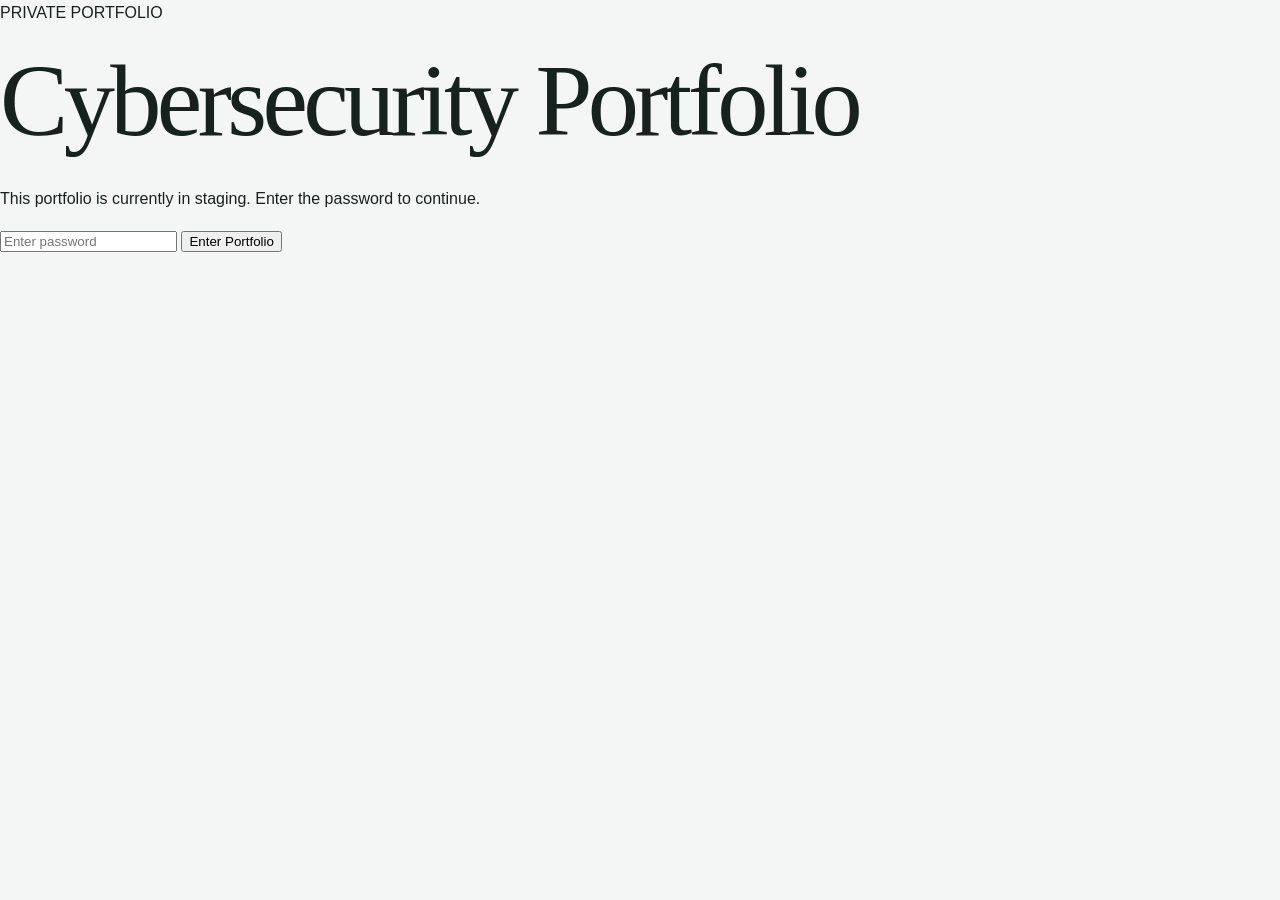
==== commit af13db9b: "Update portfolio contact information" ====
--- a/site/index.html
+++ b/site/index.html
@@ -11,903 +11,907 @@
 
 <body>
 
-<!-- =========================
-     STAGING PASSWORD
-========================= -->
-
-<div id="gate">
-    <div class="gate-box">
-
-        <p class="eyebrow">PRIVATE STAGING ENVIRONMENT</p>
-
-        <h1>Cybersecurity<br>Portfolio</h1>
-
-        <p>
-            This is a work-in-progress preview.
-            Enter the staging password to continue.
-        </p>
-
-        <div class="password-form">
+    <!-- STAGING PASSWORD -->
+    <div id="password-gate" class="password-gate">
+        <div class="password-box">
+            <span class="section-label">PRIVATE PORTFOLIO</span>
+
+            <h1>Cybersecurity Portfolio</h1>
+
+            <p>
+                This portfolio is currently in staging.
+                Enter the password to continue.
+            </p>
+
             <input
                 type="password"
-                id="pw"
-                placeholder="Staging password"
+                id="password"
+                placeholder="Enter password"
             >
 
-            <button onclick="checkPw()">
-                Enter
-            </button>
+            <button onclick="checkPassword()">Enter Portfolio</button>
+
+            <p id="password-error" class="password-error"></p>
         </div>
-
-        <p id="err">
-            Incorrect password.
-        </p>
-
     </div>
-</div>
-
-
-<!-- =========================
-     PORTFOLIO
-========================= -->
-
-<div id="content">
-
-    <!-- HEADER -->
-
-    <header class="site-header">
-
-        <div class="wrap">
-
-            <div class="site-header-inner">
-
-                <a href="#top" class="site-title">
-                    Nathan Toner
+
+
+    <!-- MAIN CONTENT -->
+    <div id="content" style="display:none;">
+
+        <!-- NAVIGATION -->
+        <header class="site-header">
+            <nav class="nav-container">
+
+                <a href="#home" class="logo">
+                    NT
                 </a>
 
-                <nav>
+                <div class="nav-links">
                     <a href="#about">About</a>
                     <a href="#skills">Skills</a>
                     <a href="#projects">Projects</a>
-                    <a href="#tls">TLS Audit</a>
+                    <a href="#certifications">Development</a>
+                    <a href="#tls-audit">TLS Audit</a>
                     <a href="#contact">Contact</a>
-                </nav>
-
-            </div>
-
-        </div>
-
-    </header>
-
-
-    <main id="top">
-
-        <!-- =========================
-             HERO
-        ========================= -->
-
-        <section class="hero">
-
-            <div class="wrap">
-
-                <p class="eyebrow">
-                    CYBERSECURITY • INFORMATION SYSTEMS
-                </p>
-
-                <h1>
-                    Building secure systems<br>
-                    through hands-on practice.
-                </h1>
-
-                <p class="hero-text">
-                    I'm Nathan Toner, a Computer Information Systems 
-student
-                    developing practical cybersecurity skills through
-                    security operations, network analysis, vulnerability
-                    assessment, Linux hardening, and security monitoring.
-                </p>
-
-                <div class="hero-actions">
-
-                    <a href="#projects" class="button">
-                        View My Work
-                    </a>
-
-                    <a href="#contact" class="button button-secondary">
-                        Contact Me
-                    </a>
-
-                </div>
-
-            </div>
-
-        </section>
-
-
-        <!-- =========================
-             ABOUT
-        ========================= -->
-
-        <section id="about">
-
-            <div class="wrap">
-
-                <p class="eyebrow">
-                    01 — ABOUT
-                </p>
-
-                <h2>
-                    A hands-on approach to cybersecurity.
-                </h2>
-
-                <div class="about-grid">
-
-                    <div>
-
-                        <p>
-                            I am a Computer Information Systems student
-                            focused on cybersecurity and information 
-security.
-                        </p>
-
-                        <p>
-                            My hands-on experience includes network
-                            reconnaissance, Linux security hardening,
-                            vulnerability assessment, TLS security 
-testing,
-                            SIEM monitoring, and security analysis.
-                        </p>
-
-                        <p>
-                            I enjoy learning how systems work, identifying
-                            security weaknesses, and developing practical
-                            solutions to improve security posture.
-                        </p>
+                </div>
+
+            </nav>
+        </header>
+
+
+        <!-- HERO -->
+        <main>
+
+            <section id="home" class="hero">
+
+                <div class="hero-grid">
+
+                    <div class="hero-copy">
+
+                        <span class="section-label">
+                            CYBERSECURITY • INFORMATION SYSTEMS
+                        </span>
+
+                        <h1>
+                            Nathan Toner
+                        </h1>
+
+                        <h2>
+                            Cybersecurity Student &amp; Security 
+Professional
+                        </h2>
+
+                        <p>
+                            Building practical cybersecurity skills 
+through
+                            hands-on labs, security operations, network
+                            security, Linux hardening, and security 
+testing.
+                        </p>
+
+                        <div class="hero-buttons">
+
+                            <a href="#projects" class="button 
+button-primary">
+                                View My Work
+                            </a>
+
+                            <a
+                                
+href="https://github.com/ntoner/CybersecurityforProfessionals"
+                                target="_blank"
+                                rel="noopener noreferrer"
+                                class="button button-secondary"
+                            >
+                                GitHub
+                            </a>
+
+                        </div>
 
                     </div>
 
-                    <div class="about-card">
-
-                        <p class="card-label">
-                            CURRENT FOCUS
-                        </p>
-
-                        <ul>
-                            <li>Security Operations</li>
-                            <li>Network Security</li>
-                            <li>Vulnerability Assessment</li>
-                            <li>Linux Security</li>
-                            <li>Cloud Security</li>
-                        </ul>
+
+                    <!-- PROFILE IMAGE -->
+                    <div class="hero-photo">
+
+                        <img
+                            src="assets/IMG_7568%203.jpg"
+                            alt="Nathan Toner"
+                            class="profile-image"
+                        >
 
                     </div>
 
                 </div>
 
-            </div>
-
-        </section>
-
-
-        <!-- =========================
-             SKILLS
-        ========================= -->
-
-        <section id="skills">
-
-            <div class="wrap">
-
-                <p class="eyebrow">
-                    02 — SKILLS
-                </p>
-
-                <h2>
-                    Technical Skills
-                </h2>
-
-                <p class="section-intro">
-                    Tools and technologies I have worked with through
-                    coursework, cybersecurity labs, and hands-on projects.
-                </p>
-
-                <div class="skills-table">
-
-                    <div class="skill-row">
-                        <strong>Security Operations</strong>
-                        <span>Microsoft Sentinel, Microsoft 
-Defender</span>
-                    </div>
-
-                    <div class="skill-row">
-                        <strong>Network Security</strong>
-                        <span>Nmap, Wireshark</span>
-                    </div>
-
-                    <div class="skill-row">
-                        <strong>Security Testing</strong>
-                        <span>Metasploit, OpenSSL</span>
-                    </div>
-
-                    <div class="skill-row">
-                        <strong>Linux Security</strong>
-                        <span>Ubuntu, PAM, auditd, AIDE</span>
-                    </div>
-
-                    <div class="skill-row">
-                        <strong>Programming</strong>
-                        <span>Python, Java, SQL, HTML</span>
-                    </div>
-
-                    <div class="skill-row">
-                        <strong>Data & Analytics</strong>
-                        <span>Power BI, Pandas, Excel</span>
-                    </div>
-
-                </div>
-
-            </div>
-
-        </section>
-
-
-        <!-- =========================
-             CERTIFICATIONS
-        ========================= -->
-
-        <section id="certifications">
-
-            <div class="wrap">
-
-                <p class="eyebrow">
-                    03 — DEVELOPMENT
-                </p>
-
-                <h2>
-                    Certifications & Development
-                </h2>
-
-                <div class="cert-grid">
-
-                    <div class="cert-card">
-
-                        <p class="cert-status">
-                            IN PROGRESS
-                        </p>
-
-                        <h3>
-                            CompTIA Security+
-                        </h3>
-
-                        <p>
-                            Building foundational knowledge across network
-                            security, threats, vulnerabilities, identity,
-                            risk management, and security operations.
-                        </p>
-
-                        <span class="cert-date">
-                            Target: November 2026
-                        </span>
-
-                    </div>
-
-
-                    <div class="cert-card">
-
-                        <p class="cert-status">
-                            PLANNED
-                        </p>
-
-                        <h3>
-                            CompTIA CySA+
-                        </h3>
-
-                        <p>
-                            Future focus on security analytics, threat
-                            detection, incident response, and 
-vulnerability
-                            management.
-                        </p>
-
-                        <span class="cert-date">
-                            Target: February 2027
-                        </span>
-
-                    </div>
-
-                </div>
-
-            </div>
-
-        </section>
-
-
-        <!-- =========================
-             PROJECTS
-        ========================= -->
-
-        <section id="projects">
-
-            <div class="wrap">
-
-                <p class="eyebrow">
-                    04 — PROJECTS
-                </p>
-
-                <h2>
-                    Security Projects & Labs
-                </h2>
-
-                <div class="project-grid">
-
+            </section>
+
+
+            <!-- ABOUT -->
+            <section id="about" class="section">
+
+                <div class="section-heading">
+
+                    <span class="section-label">
+                        ABOUT
+                    </span>
+
+                    <h2>
+                        Building a Foundation in Cybersecurity
+                    </h2>
+
+                </div>
+
+                <div class="about-content">
+
+                    <p>
+                        I enjoy learning how systems work, identifying
+                        security weaknesses, and developing practical
+                        solutions to improve security posture.
+                    </p>
+
+                    <p>
+                        I am interested in understanding how technology 
+can
+                        be secured against evolving threats and enjoy 
+solving
+                        problems that require both technical knowledge and
+                        critical thinking.
+                    </p>
+
+                    <p>
+                        I am always looking for opportunities to expand my
+                        knowledge and continue developing my skills in
+                        cybersecurity.
+                    </p>
+
+                </div>
+
+            </section>
+
+
+            <!-- SKILLS -->
+            <section id="skills" class="section section-alt">
+
+                <div class="section-heading">
+
+                    <span class="section-label">
+                        TECHNICAL SKILLS
+                    </span>
+
+                    <h2>
+                        Tools &amp; Technologies
+                    </h2>
+
+                    <p>
+                        Technologies and platforms I have worked with 
+through
+                        coursework, labs, and hands-on cybersecurity 
+practice.
+                    </p>
+
+                </div>
+
+
+                <div class="skills-grid">
+
+                    <!-- SECURITY OPERATIONS -->
+                    <article class="skill-card">
+
+                        <span class="skill-number">01</span>
+
+                        <h3>
+                            Security Operations
+                        </h3>
+
+                        <p>
+                            Security monitoring, detection, investigation,
+                            and cloud security.
+                        </p>
+
+                        <div class="skill-tags">
+                            <span>Microsoft Sentinel</span>
+                            <span>Microsoft Defender</span>
+                            <span>Azure</span>
+                        </div>
+
+                    </article>
+
+
+                    <!-- NETWORK SECURITY -->
+                    <article class="skill-card">
+
+                        <span class="skill-number">02</span>
+
+                        <h3>
+                            Network Security
+                        </h3>
+
+                        <p>
+                            Network discovery, traffic analysis, and
+                            security assessment.
+                        </p>
+
+                        <div class="skill-tags">
+                            <span>Nmap</span>
+                            <span>Wireshark</span>
+                        </div>
+
+                    </article>
+
+
+                    <!-- SECURITY TESTING -->
+                    <article class="skill-card">
+
+                        <span class="skill-number">03</span>
+
+                        <h3>
+                            Security Testing
+                        </h3>
+
+                        <p>
+                            Vulnerability assessment, penetration testing,
+                            and security testing in controlled 
+environments.
+                        </p>
+
+                        <div class="skill-tags">
+                            <span>Metasploit</span>
+                            <span>OpenSSL</span>
+                        </div>
+
+                    </article>
+
+
+                    <!-- LINUX SECURITY -->
+                    <article class="skill-card">
+
+                        <span class="skill-number">04</span>
+
+                        <h3>
+                            Linux Security
+                        </h3>
+
+                        <p>
+                            Linux administration, system hardening,
+                            authentication, and security monitoring.
+                        </p>
+
+                        <div class="skill-tags">
+                            <span>Ubuntu</span>
+                            <span>PAM</span>
+                            <span>auditd</span>
+                            <span>AIDE</span>
+                        </div>
+
+                    </article>
+
+
+                    <!-- PROGRAMMING -->
+                    <article class="skill-card">
+
+                        <span class="skill-number">05</span>
+
+                        <h3>
+                            Programming
+                        </h3>
+
+                        <p>
+                            Programming and database technologies used for
+                            cybersecurity and information systems.
+                        </p>
+
+                        <div class="skill-tags">
+                            <span>Python</span>
+                            <span>Java</span>
+                            <span>SQL</span>
+                            <span>HTML</span>
+                        </div>
+
+                    </article>
+
+
+                    <!-- DATA & ANALYTICS -->
+                    <article class="skill-card">
+
+                        <span class="skill-number">06</span>
+
+                        <h3>
+                            Data &amp; Analytics
+                        </h3>
+
+                        <p>
+                            Data analysis, visualization, reporting, and
+                            dashboard development.
+                        </p>
+
+                        <div class="skill-tags">
+                            <span>Power BI</span>
+                            <span>Pandas</span>
+                            <span>Excel</span>
+                        </div>
+
+                    </article>
+
+                </div>
+
+            </section>
+
+
+            <!-- PROJECTS -->
+            <section id="projects" class="section">
+
+                <div class="section-heading">
+
+                    <span class="section-label">
+                        HANDS-ON EXPERIENCE
+                    </span>
+
+                    <h2>
+                        Projects &amp; Labs
+                    </h2>
+
+                    <p>
+                        Practical cybersecurity work covering security
+                        operations, network security, Linux security,
+                        and security testing.
+                    </p>
+
+                </div>
+
+
+                <div class="projects-grid">
+
+                    <!-- LINUX HARDENING -->
                     <article class="project-card">
 
                         <div class="project-number">
                             01
                         </div>
 
-                        <h3>
-                            Linux Security Hardening
-                        </h3>
-
-                        <p>
-                            Reviewed Linux accounts, sudo configuration,
-                            file permissions, authentication policies,
-                            and security tools to improve the security
-                            posture of an Ubuntu environment.
-                        </p>
-
-                        <div class="project-tools">
-                            Ubuntu Linux · PAM · AIDE · auditd
-                        </div>
-
-                    </article>
-
-
+                        <div class="project-content">
+
+                            <span class="project-category">
+                                Linux Security
+                            </span>
+
+                            <h3>
+                                Linux Hardening Lab
+                            </h3>
+
+                            <p>
+                                Hands-on Linux security hardening focused 
+on
+                                improving system configuration, user 
+security,
+                                permissions, and monitoring.
+                            </p>
+
+                            <div class="project-tools">
+                                <span>Ubuntu</span>
+                                <span>PAM</span>
+                                <span>auditd</span>
+                                <span>AIDE</span>
+                            </div>
+
+                            <a
+                                
+href="https://docs.google.com/document/d/11iFzcnBXJmF6zXOx4JnBEBTFQLr7OSkE8r9POEDb-tA/edit?usp=sharing"
+                                target="_blank"
+                                rel="noopener noreferrer"
+                                class="project-link"
+                            >
+                                View Lab →
+                            </a>
+
+                        </div>
+
+                    </article>
+
+
+                    <!-- NMAP -->
                     <article class="project-card">
 
                         <div class="project-number">
                             02
                         </div>
 
-                        <h3>
-                            Network Reconnaissance
-                        </h3>
-
-                        <p>
-                            Performed controlled network reconnaissance to
-                            identify open ports, services, and potential
-                            vulnerabilities in cybersecurity lab 
-environments.
-                        </p>
-
-                        <div class="project-tools">
-                            Nmap · Wireshark
-                        </div>
-
-                    </article>
-
-
+                        <div class="project-content">
+
+                            <span class="project-category">
+                                Network Security
+                            </span>
+
+                            <h3>
+                                Network Reconnaissance Lab
+                            </h3>
+
+                            <p>
+                                Hands-on network reconnaissance and 
+service
+                                discovery using Nmap to identify hosts,
+                                open ports, and running services.
+                            </p>
+
+                            <div class="project-tools">
+                                <span>Nmap</span>
+                                <span>Network Reconnaissance</span>
+                                <span>Security Assessment</span>
+                            </div>
+
+                            <a
+                                
+href="https://docs.google.com/document/d/1y0PXH1S_h54pPFbkZNCgP2at7RD2qj963NDe-fbaJ3E/edit?usp=sharing"
+                                target="_blank"
+                                rel="noopener noreferrer"
+                                class="project-link"
+                            >
+                                View Lab →
+                            </a>
+
+                        </div>
+
+                    </article>
+
+
+                    <!-- SECURITY MONITORING -->
                     <article class="project-card">
 
                         <div class="project-number">
                             03
                         </div>
 
-                        <h3>
-                            Security Monitoring
-                        </h3>
-
-                        <p>
-                            Practiced security monitoring and detection 
-using
-                            SIEM and endpoint security platforms to 
-investigate
-                            events and identify suspicious activity.
-                        </p>
-
-                        <div class="project-tools">
-                            Microsoft Sentinel · Microsoft Defender
-                        </div>
-
-                    </article>
-
-
+                        <div class="project-content">
+
+                            <span class="project-category">
+                                Security Operations
+                            </span>
+
+                            <h3>
+                                Security Monitoring Lab
+                            </h3>
+
+                            <p>
+                                Hands-on security monitoring and analysis
+                                focused on identifying suspicious activity
+                                and improving security visibility.
+                            </p>
+
+                            <div class="project-tools">
+                                <span>Microsoft Sentinel</span>
+                                <span>Microsoft Defender</span>
+                                <span>Security Monitoring</span>
+                            </div>
+
+                            <a
+                                
+href="https://docs.google.com/document/d/1WFTO3v7jaSMGhUl1hZsdP62w3Y3kR-C6OknSlAF2xcI/edit?usp=sharing"
+                                target="_blank"
+                                rel="noopener noreferrer"
+                                class="project-link"
+                            >
+                                View Lab →
+                            </a>
+
+                        </div>
+
+                    </article>
+
+
+                    <!-- TLS AUDIT -->
                     <article class="project-card">
 
                         <div class="project-number">
                             04
                         </div>
 
-                        <h3>
-                            Vulnerability Assessment
-                        </h3>
-
-                        <p>
-                            Used controlled security labs to identify 
-services,
-                            research vulnerabilities, and evaluate 
-potential
-                            security weaknesses.
-                        </p>
-
-                        <div class="project-tools">
-                            Nmap · Metasploit · NVD
-                        </div>
-
-                    </article>
-
-                </div>
-
-            </div>
-
-        </section>
-
-
-        <!-- =========================
-             TLS AUDIT
-        ========================= -->
-
-        <section id="tls">
-
-            <div class="wrap">
-
-                <p class="eyebrow">
-                    05 — SECURITY ASSESSMENT
-                </p>
-
-                <h2>
-                    TLS & Certificate Security Audit
-                </h2>
-
-                <p class="section-intro">
-                    A hands-on assessment of intentionally vulnerable TLS
-                    environments using SSL Labs and OpenSSL. The 
-assessment
-                    focused on certificates, protocols, cryptographic
-                    configuration, and recommended remediation.
-                </p>
-
-
-                <!-- AUDIT STATS -->
-
-                <div class="tls-overview">
-
-                    <div class="tls-stat">
-                        <strong>03</strong>
-                        <span>Systems Audited</span>
+                        <div class="project-content">
+
+                            <span class="project-category">
+                                Security Testing
+                            </span>
+
+                            <h3>
+                                TLS &amp; Certificate Security Audit
+                            </h3>
+
+                            <p>
+                                Evaluated TLS configurations and 
+certificate
+                                security using OpenSSL and SSL Labs to
+                                identify weaknesses and recommend
+                                security improvements.
+                            </p>
+
+                            <div class="project-tools">
+                                <span>OpenSSL</span>
+                                <span>SSL Labs</span>
+                                <span>TLS</span>
+                                <span>Certificates</span>
+                            </div>
+
+                            <a
+                                
+href="https://github.com/ntoner/CybersecurityforProfessionals/blob/staging/tls-audits/audit-1.md"
+                                target="_blank"
+                                rel="noopener noreferrer"
+                                class="project-link"
+                            >
+                                View Audit →
+                            </a>
+
+                        </div>
+
+                    </article>
+
+                </div>
+
+            </section>
+
+
+            <!-- CERTIFICATIONS -->
+            <section id="certifications" class="section section-alt">
+
+                <div class="section-heading">
+
+                    <span class="section-label">
+                        PROFESSIONAL DEVELOPMENT
+                    </span>
+
+                    <h2>
+                        Certifications &amp; Development
+                    </h2>
+
+                    <p>
+                        Continuing to build cybersecurity knowledge 
+through
+                        certifications, labs, and hands-on practice.
+                    </p>
+
+                </div>
+
+
+                <div class="development-grid">
+
+                    <!-- SECURITY+ -->
+                    <article class="development-card">
+
+                        <span class="status-label">
+                            IN PROGRESS
+                        </span>
+
+                        <h3>
+                            CompTIA Security+
+                        </h3>
+
+                        <p>
+                            Currently preparing for the CompTIA Security+
+                            certification.
+                        </p>
+
+                        <div class="development-meta">
+                            Target: 2026-11
+                        </div>
+
+                    </article>
+
+
+                    <!-- CYSA+ -->
+                    <article class="development-card">
+
+                        <span class="status-label status-muted">
+                            PLANNED
+                        </span>
+
+                        <h3>
+                            CompTIA CySA+
+                        </h3>
+
+                        <p>
+                            Planned as a future certification to continue
+                            developing security operations and threat
+                            analysis skills.
+                        </p>
+
+                        <div class="development-meta">
+                            Target: 2027-02
+                        </div>
+
+                    </article>
+
+
+                    <!-- HANDS-ON -->
+                    <article class="development-card">
+
+                        <span class="status-label">
+                            HANDS-ON
+                        </span>
+
+                        <h3>
+                            Cybersecurity Labs
+                        </h3>
+
+                        <p>
+                            Continued hands-on practice in network 
+security,
+                            Linux security, security monitoring, and
+                            vulnerability assessment.
+                        </p>
+
+                        <div class="development-meta">
+                            Ongoing
+                        </div>
+
+                    </article>
+
+                </div>
+
+            </section>
+
+
+            <!-- TLS AUDIT -->
+            <section id="tls-audit" class="section">
+
+                <div class="section-heading">
+
+                    <span class="section-label">
+                        SECURITY RESEARCH
+                    </span>
+
+                    <h2>
+                        TLS &amp; Certificate Security Audit
+                    </h2>
+
+                    <p>
+                        A security assessment focused on identifying
+                        weaknesses in TLS configurations and certificate
+                        validation.
+                    </p>
+
+                </div>
+
+
+                <div class="audit-summary">
+
+                    <div class="audit-item">
+
+                        <span class="audit-severity medium">
+                            MEDIUM
+                        </span>
+
+                        <h3>
+                            TLS 1.1 Configuration
+                        </h3>
+
+                        <p>
+                            Identified support for deprecated TLS 1.1.
+                            Recommended disabling TLS 1.1 and requiring
+                            modern TLS versions.
+                        </p>
+
                     </div>
 
-                    <div class="tls-stat">
-                        <strong>02</strong>
-                        <span>Medium Findings</span>
+
+                    <div class="audit-item">
+
+                        <span class="audit-severity high">
+                            HIGH
+                        </span>
+
+                        <h3>
+                            Weak Diffie-Hellman Parameters
+                        </h3>
+
+                        <p>
+                            Identified a 480-bit Diffie-Hellman 
+configuration
+                            that does not provide an appropriate level of
+                            security.
+                        </p>
+
                     </div>
 
-                    <div class="tls-stat tls-stat-high">
-                        <strong>01</strong>
-                        <span>High Finding</span>
+
+                    <div class="audit-item">
+
+                        <span class="audit-severity medium">
+                            MEDIUM
+                        </span>
+
+                        <h3>
+                            Incomplete Certificate Chain
+                        </h3>
+
+                        <p>
+                            Identified certificate chain validation issues
+                            caused by a missing intermediate certificate.
+                        </p>
+
                     </div>
 
                 </div>
 
 
-                <!-- TLS FINDING 1 -->
-
-                <article class="tls-card">
-
-                    <div class="tls-card-header">
-
-                        <div>
-
-                            <p class="finding-number">
-                                FINDING 01
-                            </p>
-
-                            <h3>
-                                tls-v1-1.badssl.com
-                            </h3>
-
-                        </div>
-
-                        <div class="tls-grade">
-                            B
-                        </div>
-
-                    </div>
-
-
-                    <div class="tls-meta">
-
-                        <span>
-                            Severity:
-                            <strong>Medium</strong>
-                        </span>
-
-                        <span>
-                            Issue:
-                            <strong>Deprecated TLS 1.1</strong>
-                        </span>
-
-                    </div>
-
-
-                    <div class="tls-details">
-
-                        <div>
-                            <h4>Finding</h4>
-
-                            <p>
-                                TLS 1.1 is supported alongside TLS 1.2.
-                                TLS 1.1 is deprecated and should no longer
-                                be used.
-                            </p>
-                        </div>
-
-
-                        <div>
-                            <h4>Risk</h4>
-
-                            <p>
-                                Supporting an outdated protocol increases
-                                the attack surface and may expose users
-                                to weaknesses associated with legacy TLS
-                                implementations.
-                            </p>
-                        </div>
-
-
-                        <div>
-                            <h4>Remediation</h4>
-
-                            <p>
-                                Disable TLS 1.1 and require TLS 1.2 or
-                                TLS 1.3 for client connections.
-                            </p>
-                        </div>
-
-                    </div>
-
-                </article>
-
-
-                <!-- TLS FINDING 2 -->
-
-                <article class="tls-card tls-card-high">
-
-                    <div class="tls-card-header">
-
-                        <div>
-
-                            <p class="finding-number">
-                                FINDING 02
-                            </p>
-
-                            <h3>
-                                dh480.badssl.com
-                            </h3>
-
-                        </div>
-
-                        <div class="tls-grade tls-grade-f">
-                            F
-                        </div>
-
-                    </div>
-
-
-                    <div class="tls-meta">
-
-                        <span>
-                            Severity:
-                            <strong>High</strong>
-                        </span>
-
-                        <span>
-                            Issue:
-                            <strong>Weak Diffie-Hellman 
-Parameters</strong>
-                        </span>
-
-                    </div>
-
-
-                    <div class="tls-details">
-
-                        <div>
-                            <h4>Finding</h4>
-
-                            <p>
-                                The server uses an insecure 480-bit
-                                Diffie-Hellman parameter configuration.
-                            </p>
-                        </div>
-
-
-                        <div>
-                            <h4>Risk</h4>
-
-                            <p>
-                                Weak Diffie-Hellman parameters reduce
-                                the security of the cryptographic key
-                                exchange.
-                            </p>
-                        </div>
-
-
-                        <div>
-                            <h4>Remediation</h4>
-
-                            <p>
-                                Replace the weak parameters with strong
-                                DH parameters of at least 2048 bits and
-                                use a modern TLS configuration.
-                            </p>
-                        </div>
-
-                    </div>
-
-                </article>
-
-
-                <!-- TLS FINDING 3 -->
-
-                <article class="tls-card">
-
-                    <div class="tls-card-header">
-
-                        <div>
-
-                            <p class="finding-number">
-                                FINDING 03
-                            </p>
-
-                            <h3>
-                                incomplete-chain.badssl.com
-                            </h3>
-
-                        </div>
-
-                        <div class="tls-grade">
-                            B
-                        </div>
-
-                    </div>
-
-
-                    <div class="tls-meta">
-
-                        <span>
-                            Severity:
-                            <strong>Medium</strong>
-                        </span>
-
-                        <span>
-                            Issue:
-                            <strong>Incomplete Certificate Chain</strong>
-                        </span>
-
-                    </div>
-
-
-                    <div class="tls-details">
-
-                        <div>
-                            <h4>Finding</h4>
-
-                            <p>
-                                The server does not provide the complete
-                                certificate chain. OpenSSL reported an
-                                inability to verify the certificate 
-issuer.
-                            </p>
-                        </div>
-
-
-                        <div>
-                            <h4>Risk</h4>
-
-                            <p>
-                                Clients may fail certificate validation or
-                                display security warnings when connecting
-                                to the server.
-                            </p>
-                        </div>
-
-
-                        <div>
-                            <h4>Remediation</h4>
-
-                            <p>
-                                Configure the server to provide the 
-complete
-                                certificate chain, including the required
-                                intermediate certificates.
-                            </p>
-                        </div>
-
-                    </div>
-
-                </article>
-
-
-                <!-- TOOLS -->
-
-                <div class="audit-tools">
-
-                    <p class="finding-number">
-                        TOOLS USED
-                    </p>
-
-                    <div class="tool-list">
-
-                        <span>SSL Labs</span>
-                        <span>OpenSSL</span>
-                        <span>TLS Testing</span>
-
-                    </div>
-
-                </div>
-
-
-                <!-- FULL REPORT -->
-
-                <div class="audit-report">
-
-                    <div>
-
-                        <p class="finding-number">
-                            DETAILED REPORT
-                        </p>
-
-                        <h3>
-                            Complete TLS Audit
-                        </h3>
-
-                        <p>
-                            View the complete assessment including testing
-                            methodology, certificate validation, 
-protocols,
-                            cipher information, severity ratings, and
-                            remediation recommendations.
-                        </p>
-
-                    </div>
+                <div class="audit-link-container">
 
                     <a
                         
 href="https://github.com/ntoner/CybersecurityforProfessionals/blob/staging/tls-audits/audit-1.md"
                         target="_blank"
-                        class="button"
+                        rel="noopener noreferrer"
+                        class="button button-primary"
                     >
-                        View Full Report
+                        Read Full TLS Audit
                     </a>
 
                 </div>
 
-            </div>
-
-        </section>
-
-
-        <!-- =========================
-             GITHUB
-        ========================= -->
-
-        <section id="github">
-
-            <div class="wrap">
-
-                <p class="eyebrow">
-                    06 — REPOSITORY
-                </p>
-
-                <h2>
-                    More Work
-                </h2>
-
-                <p class="section-intro">
-                    My GitHub repository contains additional cybersecurity
-                    labs, research, presentations, audits, and technical
-                    work.
-                </p>
-
-                <a
-                    
+            </section>
+
+
+            <!-- GITHUB -->
+            <section class="section section-alt">
+
+                <div class="github-card">
+
+                    <span class="section-label">
+                        SOURCE CODE &amp; DOCUMENTATION
+                    </span>
+
+                    <h2>
+                        View My GitHub Repository
+                    </h2>
+
+                    <p>
+                        Explore my cybersecurity labs, research, 
+write-ups,
+                        tools, templates, and portfolio development.
+                    </p>
+
+                    <a
+                        
 href="https://github.com/ntoner/CybersecurityforProfessionals"
-                    target="_blank"
-                    class="button"
-                >
-                    View GitHub Repository
-                </a>
-
-            </div>
-
-        </section>
-
-
-        <!-- =========================
-             CONTACT
-        ========================= -->
-
-        <section id="contact">
-
-            <div class="wrap">
-
-                <p class="eyebrow">
-                    07 — CONTACT
-                </p>
-
-                <h2>
-                    Let's connect.
-                </h2>
-
-                <p class="contact-text">
-                    I'm interested in cybersecurity opportunities,
-                    internships, and opportunities to continue developing
-                    my technical skills.
-                </p>
-
-            </div>
-
-        </section>
-
-    </main>
-
-
-    <!-- FOOTER -->
-
-    <footer>
-
-        <div class="wrap">
-
-            <div class="footer-inner">
-
-                <div>
-                    <strong>Nathan Toner</strong>
+                        target="_blank"
+                        rel="noopener noreferrer"
+                        class="button button-primary"
+                    >
+                        Visit GitHub Repository →
+                    </a>
+
+                </div>
+
+            </section>
+
+
+            <!-- CONTACT -->
+            <section id="contact" class="section">
+
+                <div class="section-heading">
+
+                    <span class="section-label">
+                        CONTACT
+                    </span>
+
+                    <h2>
+                        Let's Connect
+                    </h2>
+
                     <p>
-                        Cybersecurity • Information Systems
+                        I am always interested in connecting with other
+                        cybersecurity professionals, students, and
+                        organizations.
                     </p>
-                </div>
-
-                <p>
-                    © 2026 Nathan Toner
-                </p>
-
-            </div>
-
-        </div>
-
-    </footer>
-
-</div>
-
-
-<!-- =========================
-     PASSWORD SCRIPT
-========================= -->
-
-<script>
-
-function checkPw() {
-
-    const entered = document.getElementById("pw").value;
-
-    if (entered === "Staging123!") {
-
-        document.getElementById("gate").style.display = "none";
-
-        document.getElementById("content").style.display = "block";
-
-        window.scrollTo(0, 0);
-
-    } else {
-
-        document.getElementById("err").style.display = "block";
-
-    }
-
-}
-
-</script>
+
+                </div>
+
+
+                <div class="contact-links">
+
+                    <!-- EMAIL -->
+                    <a
+                        href="mailto:ntoner1346@gmail.com"
+                        class="contact-link"
+                    >
+                        Email
+                    </a>
+
+
+                    <!-- LINKEDIN -->
+                    <a
+                        
+href="https://www.linkedin.com/in/nathan-toner-b86424354"
+                        target="_blank"
+                        rel="noopener noreferrer"
+                        class="contact-link"
+                    >
+                        LinkedIn
+                    </a>
+
+
+                    <!-- GITHUB -->
+                    <a
+                        href="https://github.com/ntoner"
+                        target="_blank"
+                        rel="noopener noreferrer"
+                        class="contact-link"
+                    >
+                        GitHub
+                    </a>
+
+                </div>
+
+            </section>
+
+        </main>
+
+
+        <!-- FOOTER -->
+        <footer class="site-footer">
+
+            <p>
+                © 2026 Nathan Toner. Cybersecurity Portfolio.
+            </p>
+
+            <p>
+                Built with HTML &amp; CSS.
+            </p>
+
+        </footer>
+
+    </div>
+
+
+    <!-- PASSWORD SCRIPT -->
+    <script>
+
+        function checkPassword() {
+
+            const password =
+                document.getElementById("password").value;
+
+            const correctPassword =
+                "Staging123!";
+
+            const content =
+                document.getElementById("content");
+
+            const gate =
+                document.getElementById("password-gate");
+
+            const error =
+                document.getElementById("password-error");
+
+
+            if (password === correctPassword) {
+
+                gate.style.display = "none";
+
+                content.style.display = "block";
+
+            } else {
+
+                error.textContent =
+                    "Incorrect password. Please try again.";
+
+            }
+
+        }
+
+
+        document
+            .getElementById("password")
+            .addEventListener("keypress", function(event) {
+
+                if (event.key === "Enter") {
+
+                    checkPassword();
+
+                }
+
+            });
+
+    </script>
 
 </body>
 </html>
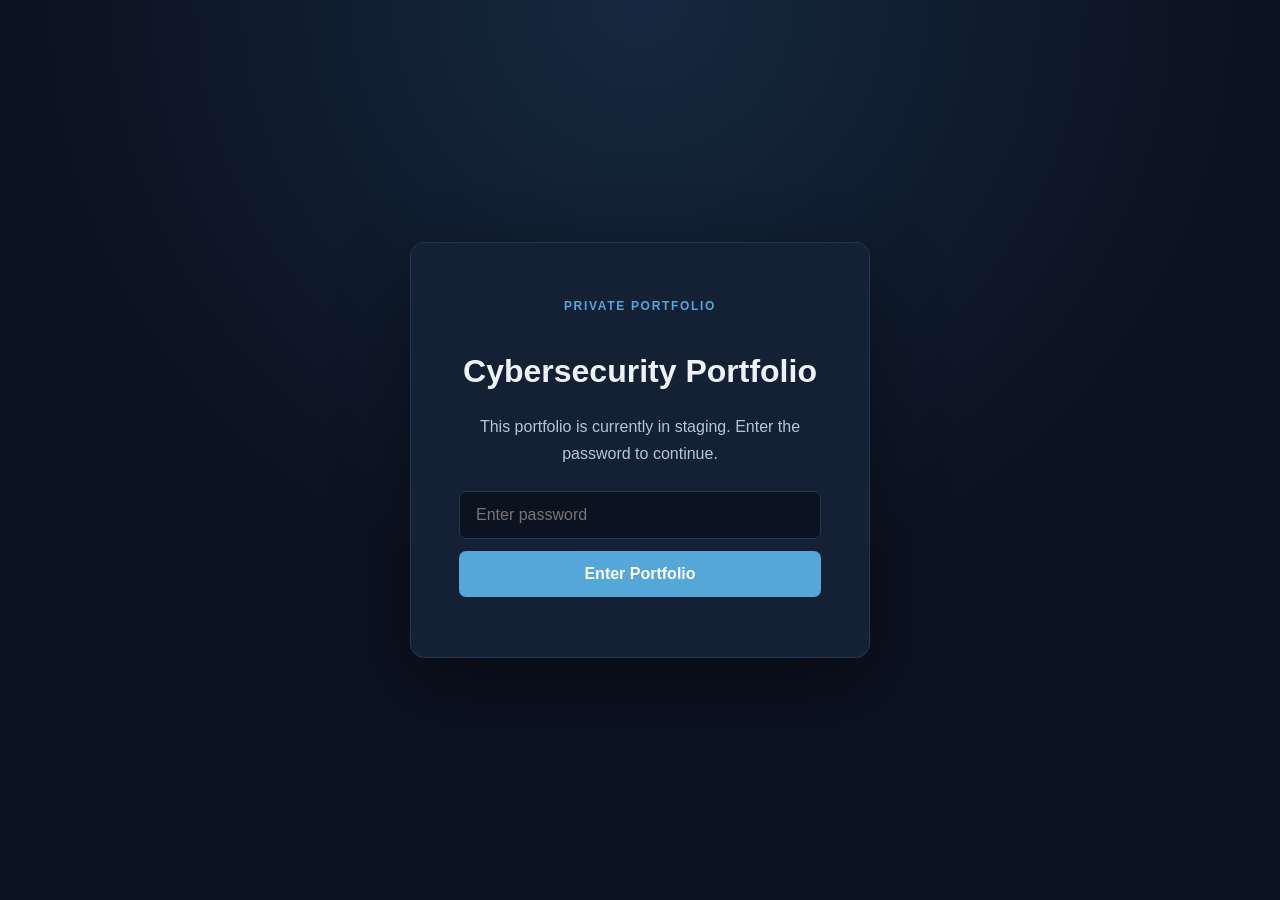
==== commit 6937c59e: "Clean up portfolio design" ====
--- a/site/index.html
+++ b/site/index.html
@@ -11,907 +11,868 @@
 
 <body>
 
-    <!-- STAGING PASSWORD -->
-    <div id="password-gate" class="password-gate">
-        <div class="password-box">
-            <span class="section-label">PRIVATE PORTFOLIO</span>
-
-            <h1>Cybersecurity Portfolio</h1>
-
-            <p>
-                This portfolio is currently in staging.
-                Enter the password to continue.
-            </p>
-
-            <input
-                type="password"
-                id="password"
-                placeholder="Enter password"
-            >
-
-            <button onclick="checkPassword()">Enter Portfolio</button>
-
-            <p id="password-error" class="password-error"></p>
-        </div>
+<!-- PASSWORD GATE -->
+<div id="password-gate" class="password-gate">
+
+    <div class="password-box">
+
+        <span class="section-label">PRIVATE PORTFOLIO</span>
+
+        <h1>Cybersecurity Portfolio</h1>
+
+        <p>
+            This portfolio is currently in staging.
+            Enter the password to continue.
+        </p>
+
+        <input
+            type="password"
+            id="password"
+            placeholder="Enter password"
+        >
+
+        <button onclick="checkPassword()">
+            Enter Portfolio
+        </button>
+
+        <p id="password-error" class="password-error"></p>
+
     </div>
 
-
-    <!-- MAIN CONTENT -->
-    <div id="content" style="display:none;">
-
-        <!-- NAVIGATION -->
-        <header class="site-header">
-            <nav class="nav-container">
-
-                <a href="#home" class="logo">
-                    NT
-                </a>
-
-                <div class="nav-links">
-                    <a href="#about">About</a>
-                    <a href="#skills">Skills</a>
-                    <a href="#projects">Projects</a>
-                    <a href="#certifications">Development</a>
-                    <a href="#tls-audit">TLS Audit</a>
-                    <a href="#contact">Contact</a>
+</div>
+
+
+<!-- MAIN CONTENT -->
+<div id="content" style="display:none;">
+
+    <!-- NAVIGATION -->
+    <header class="site-header">
+
+        <nav class="nav-container">
+
+            <a href="#home" class="logo">NT</a>
+
+            <div class="nav-links">
+
+                <a href="#about">About</a>
+                <a href="#skills">Skills</a>
+                <a href="#projects">Projects</a>
+                <a href="#certifications">Development</a>
+                <a href="#tls-audit">TLS Audit</a>
+                <a href="#contact">Contact</a>
+
+            </div>
+
+        </nav>
+
+    </header>
+
+
+    <!-- HERO -->
+    <main>
+
+        <section id="home" class="hero">
+
+            <div class="hero-container">
+
+                <div class="hero-copy">
+
+                    <span class="section-label">
+                        CYBERSECURITY • INFORMATION SYSTEMS
+                    </span>
+
+                    <h1>
+                        Nathan Toner
+                    </h1>
+
+                    <h2>
+                        Cybersecurity Student &amp; Security Professional
+                    </h2>
+
+                    <p class="hero-description">
+                        Building practical cybersecurity skills through
+                        hands-on labs, security operations, network 
+security,
+                        Linux hardening, and security testing.
+                    </p>
+
+                    <div class="hero-buttons">
+
+                        <a href="#projects" class="button button-primary">
+                            View My Work
+                        </a>
+
+                        <a
+                            
+href="https://github.com/ntoner/CybersecurityforProfessionals"
+                            target="_blank"
+                            rel="noopener noreferrer"
+                            class="button button-secondary"
+                        >
+                            GitHub
+                        </a>
+
+                    </div>
+
                 </div>
 
-            </nav>
-        </header>
-
-
-        <!-- HERO -->
-        <main>
-
-            <section id="home" class="hero">
-
-                <div class="hero-grid">
-
-                    <div class="hero-copy">
-
-                        <span class="section-label">
-                            CYBERSECURITY • INFORMATION SYSTEMS
+
+                <div class="hero-photo">
+
+                    <img
+                        src="assets/IMG_7568%203.jpg"
+                        alt="Nathan Toner"
+                        class="profile-image"
+                    >
+
+                </div>
+
+            </div>
+
+        </section>
+
+
+        <!-- ABOUT -->
+        <section id="about" class="section">
+
+            <div class="section-heading">
+
+                <span class="section-label">
+                    ABOUT
+                </span>
+
+                <h2>
+                    Building a Foundation in Cybersecurity
+                </h2>
+
+            </div>
+
+            <div class="about-content">
+
+                <p>
+                    I enjoy learning how systems work, identifying
+                    security weaknesses, and developing practical
+                    solutions to improve security posture.
+                </p>
+
+                <p>
+                    I am interested in understanding how technology can
+                    be secured against evolving threats and enjoy solving
+                    problems that require both technical knowledge and
+                    critical thinking.
+                </p>
+
+                <p>
+                    I am always looking for opportunities to expand my
+                    knowledge and continue developing my skills in
+                    cybersecurity.
+                </p>
+
+            </div>
+
+        </section>
+
+
+        <!-- SKILLS -->
+        <section id="skills" class="section section-alt">
+
+            <div class="section-heading">
+
+                <span class="section-label">
+                    TECHNICAL SKILLS
+                </span>
+
+                <h2>
+                    Tools &amp; Technologies
+                </h2>
+
+                <p>
+                    Technologies and platforms I have worked with through
+                    coursework, labs, and hands-on cybersecurity practice.
+                </p>
+
+            </div>
+
+
+            <div class="skills-grid">
+
+                <article class="skill-card">
+
+                    <span class="skill-number">01</span>
+
+                    <h3>Security Operations</h3>
+
+                    <p>
+                        Security monitoring, detection, investigation,
+                        and cloud security.
+                    </p>
+
+                    <div class="skill-tags">
+                        <span>Microsoft Sentinel</span>
+                        <span>Microsoft Defender</span>
+                        <span>Azure</span>
+                    </div>
+
+                </article>
+
+
+                <article class="skill-card">
+
+                    <span class="skill-number">02</span>
+
+                    <h3>Network Security</h3>
+
+                    <p>
+                        Network discovery, traffic analysis, and
+                        security assessment.
+                    </p>
+
+                    <div class="skill-tags">
+                        <span>Nmap</span>
+                        <span>Wireshark</span>
+                    </div>
+
+                </article>
+
+
+                <article class="skill-card">
+
+                    <span class="skill-number">03</span>
+
+                    <h3>Security Testing</h3>
+
+                    <p>
+                        Vulnerability assessment, penetration testing,
+                        and security testing in controlled environments.
+                    </p>
+
+                    <div class="skill-tags">
+                        <span>Metasploit</span>
+                        <span>OpenSSL</span>
+                    </div>
+
+                </article>
+
+
+                <article class="skill-card">
+
+                    <span class="skill-number">04</span>
+
+                    <h3>Linux Security</h3>
+
+                    <p>
+                        Linux administration, system hardening,
+                        authentication, and security monitoring.
+                    </p>
+
+                    <div class="skill-tags">
+                        <span>Ubuntu</span>
+                        <span>PAM</span>
+                        <span>auditd</span>
+                        <span>AIDE</span>
+                    </div>
+
+                </article>
+
+
+                <article class="skill-card">
+
+                    <span class="skill-number">05</span>
+
+                    <h3>Programming</h3>
+
+                    <p>
+                        Programming and database technologies used for
+                        cybersecurity and information systems.
+                    </p>
+
+                    <div class="skill-tags">
+                        <span>Python</span>
+                        <span>Java</span>
+                        <span>SQL</span>
+                        <span>HTML</span>
+                    </div>
+
+                </article>
+
+
+                <article class="skill-card">
+
+                    <span class="skill-number">06</span>
+
+                    <h3>Data &amp; Analytics</h3>
+
+                    <p>
+                        Data analysis, visualization, reporting, and
+                        dashboard development.
+                    </p>
+
+                    <div class="skill-tags">
+                        <span>Power BI</span>
+                        <span>Pandas</span>
+                        <span>Excel</span>
+                    </div>
+
+                </article>
+
+            </div>
+
+        </section>
+
+
+        <!-- PROJECTS -->
+        <section id="projects" class="section">
+
+            <div class="section-heading">
+
+                <span class="section-label">
+                    HANDS-ON EXPERIENCE
+                </span>
+
+                <h2>
+                    Projects &amp; Labs
+                </h2>
+
+                <p>
+                    Practical cybersecurity work covering security
+                    operations, network security, Linux security,
+                    and security testing.
+                </p>
+
+            </div>
+
+
+            <div class="projects-grid">
+
+                <article class="project-card">
+
+                    <div class="project-number">
+                        01
+                    </div>
+
+                    <div class="project-content">
+
+                        <span class="project-category">
+                            LINUX SECURITY
                         </span>
 
-                        <h1>
-                            Nathan Toner
-                        </h1>
-
-                        <h2>
-                            Cybersecurity Student &amp; Security 
-Professional
-                        </h2>
+                        <h3>
+                            Linux Hardening Lab
+                        </h3>
 
                         <p>
-                            Building practical cybersecurity skills 
-through
-                            hands-on labs, security operations, network
-                            security, Linux hardening, and security 
-testing.
+                            Hands-on Linux security hardening focused on
+                            improving system configuration, user security,
+                            permissions, and monitoring.
                         </p>
 
-                        <div class="hero-buttons">
-
-                            <a href="#projects" class="button 
-button-primary">
-                                View My Work
-                            </a>
-
-                            <a
-                                
-href="https://github.com/ntoner/CybersecurityforProfessionals"
-                                target="_blank"
-                                rel="noopener noreferrer"
-                                class="button button-secondary"
-                            >
-                                GitHub
-                            </a>
-
-                        </div>
-
-                    </div>
-
-
-                    <!-- PROFILE IMAGE -->
-                    <div class="hero-photo">
-
-                        <img
-                            src="assets/IMG_7568%203.jpg"
-                            alt="Nathan Toner"
-                            class="profile-image"
-                        >
-
-                    </div>
-
-                </div>
-
-            </section>
-
-
-            <!-- ABOUT -->
-            <section id="about" class="section">
-
-                <div class="section-heading">
-
-                    <span class="section-label">
-                        ABOUT
-                    </span>
-
-                    <h2>
-                        Building a Foundation in Cybersecurity
-                    </h2>
-
-                </div>
-
-                <div class="about-content">
-
-                    <p>
-                        I enjoy learning how systems work, identifying
-                        security weaknesses, and developing practical
-                        solutions to improve security posture.
-                    </p>
-
-                    <p>
-                        I am interested in understanding how technology 
-can
-                        be secured against evolving threats and enjoy 
-solving
-                        problems that require both technical knowledge and
-                        critical thinking.
-                    </p>
-
-                    <p>
-                        I am always looking for opportunities to expand my
-                        knowledge and continue developing my skills in
-                        cybersecurity.
-                    </p>
-
-                </div>
-
-            </section>
-
-
-            <!-- SKILLS -->
-            <section id="skills" class="section section-alt">
-
-                <div class="section-heading">
-
-                    <span class="section-label">
-                        TECHNICAL SKILLS
-                    </span>
-
-                    <h2>
-                        Tools &amp; Technologies
-                    </h2>
-
-                    <p>
-                        Technologies and platforms I have worked with 
-through
-                        coursework, labs, and hands-on cybersecurity 
-practice.
-                    </p>
-
-                </div>
-
-
-                <div class="skills-grid">
-
-                    <!-- SECURITY OPERATIONS -->
-                    <article class="skill-card">
-
-                        <span class="skill-number">01</span>
-
-                        <h3>
-                            Security Operations
-                        </h3>
-
-                        <p>
-                            Security monitoring, detection, investigation,
-                            and cloud security.
-                        </p>
-
-                        <div class="skill-tags">
-                            <span>Microsoft Sentinel</span>
-                            <span>Microsoft Defender</span>
-                            <span>Azure</span>
-                        </div>
-
-                    </article>
-
-
-                    <!-- NETWORK SECURITY -->
-                    <article class="skill-card">
-
-                        <span class="skill-number">02</span>
-
-                        <h3>
-                            Network Security
-                        </h3>
-
-                        <p>
-                            Network discovery, traffic analysis, and
-                            security assessment.
-                        </p>
-
-                        <div class="skill-tags">
-                            <span>Nmap</span>
-                            <span>Wireshark</span>
-                        </div>
-
-                    </article>
-
-
-                    <!-- SECURITY TESTING -->
-                    <article class="skill-card">
-
-                        <span class="skill-number">03</span>
-
-                        <h3>
-                            Security Testing
-                        </h3>
-
-                        <p>
-                            Vulnerability assessment, penetration testing,
-                            and security testing in controlled 
-environments.
-                        </p>
-
-                        <div class="skill-tags">
-                            <span>Metasploit</span>
-                            <span>OpenSSL</span>
-                        </div>
-
-                    </article>
-
-
-                    <!-- LINUX SECURITY -->
-                    <article class="skill-card">
-
-                        <span class="skill-number">04</span>
-
-                        <h3>
-                            Linux Security
-                        </h3>
-
-                        <p>
-                            Linux administration, system hardening,
-                            authentication, and security monitoring.
-                        </p>
-
-                        <div class="skill-tags">
+                        <div class="project-tools">
                             <span>Ubuntu</span>
                             <span>PAM</span>
                             <span>auditd</span>
                             <span>AIDE</span>
                         </div>
 
-                    </article>
-
-
-                    <!-- PROGRAMMING -->
-                    <article class="skill-card">
-
-                        <span class="skill-number">05</span>
+                        <a
+                            
+href="https://docs.google.com/document/d/11iFzcnBXJmF6zXOx4JnBEBTFQLr7OSkE8r9POEDb-tA/edit?usp=sharing"
+                            target="_blank"
+                            rel="noopener noreferrer"
+                            class="project-link"
+                        >
+                            View Lab →
+                        </a>
+
+                    </div>
+
+                </article>
+
+
+                <article class="project-card">
+
+                    <div class="project-number">
+                        02
+                    </div>
+
+                    <div class="project-content">
+
+                        <span class="project-category">
+                            NETWORK SECURITY
+                        </span>
 
                         <h3>
-                            Programming
+                            Network Reconnaissance Lab
                         </h3>
 
                         <p>
-                            Programming and database technologies used for
-                            cybersecurity and information systems.
+                            Hands-on network reconnaissance and service
+                            discovery using Nmap to identify hosts,
+                            open ports, and running services.
                         </p>
 
-                        <div class="skill-tags">
-                            <span>Python</span>
-                            <span>Java</span>
-                            <span>SQL</span>
-                            <span>HTML</span>
+                        <div class="project-tools">
+                            <span>Nmap</span>
+                            <span>Network Reconnaissance</span>
+                            <span>Security Assessment</span>
                         </div>
 
-                    </article>
-
-
-                    <!-- DATA & ANALYTICS -->
-                    <article class="skill-card">
-
-                        <span class="skill-number">06</span>
+                        <a
+                            
+href="https://docs.google.com/document/d/1y0PXH1S_h54pPFbkZNCgP2at7RD2qj963NDe-fbaJ3E/edit?usp=sharing"
+                            target="_blank"
+                            rel="noopener noreferrer"
+                            class="project-link"
+                        >
+                            View Lab →
+                        </a>
+
+                    </div>
+
+                </article>
+
+
+                <article class="project-card">
+
+                    <div class="project-number">
+                        03
+                    </div>
+
+                    <div class="project-content">
+
+                        <span class="project-category">
+                            SECURITY OPERATIONS
+                        </span>
 
                         <h3>
-                            Data &amp; Analytics
+                            Security Monitoring Lab
                         </h3>
 
                         <p>
-                            Data analysis, visualization, reporting, and
-                            dashboard development.
+                            Hands-on security monitoring and analysis
+                            focused on identifying suspicious activity
+                            and improving security visibility.
                         </p>
 
-                        <div class="skill-tags">
-                            <span>Power BI</span>
-                            <span>Pandas</span>
-                            <span>Excel</span>
+                        <div class="project-tools">
+                            <span>Microsoft Sentinel</span>
+                            <span>Microsoft Defender</span>
+                            <span>Security Monitoring</span>
                         </div>
 
-                    </article>
+                        <a
+                            
+href="https://docs.google.com/document/d/1WFTO3v7jaSMGhUl1hZsdP62w3Y3kR-C6OknSlAF2xcI/edit?usp=sharing"
+                            target="_blank"
+                            rel="noopener noreferrer"
+                            class="project-link"
+                        >
+                            View Lab →
+                        </a>
+
+                    </div>
+
+                </article>
+
+
+                <article class="project-card">
+
+                    <div class="project-number">
+                        04
+                    </div>
+
+                    <div class="project-content">
+
+                        <span class="project-category">
+                            SECURITY TESTING
+                        </span>
+
+                        <h3>
+                            TLS &amp; Certificate Security Audit
+                        </h3>
+
+                        <p>
+                            Evaluated TLS configurations and certificate
+                            security using OpenSSL and SSL Labs to
+                            identify weaknesses and recommend
+                            security improvements.
+                        </p>
+
+                        <div class="project-tools">
+                            <span>OpenSSL</span>
+                            <span>SSL Labs</span>
+                            <span>TLS</span>
+                            <span>Certificates</span>
+                        </div>
+
+                        <a
+                            
+href="https://github.com/ntoner/CybersecurityforProfessionals/blob/staging/tls-audits/audit-1.md"
+                            target="_blank"
+                            rel="noopener noreferrer"
+                            class="project-link"
+                        >
+                            View Audit →
+                        </a>
+
+                    </div>
+
+                </article>
+
+            </div>
+
+        </section>
+
+
+        <!-- CERTIFICATIONS -->
+        <section id="certifications" class="section section-alt">
+
+            <div class="section-heading">
+
+                <span class="section-label">
+                    PROFESSIONAL DEVELOPMENT
+                </span>
+
+                <h2>
+                    Certifications &amp; Development
+                </h2>
+
+                <p>
+                    Continuing to build cybersecurity knowledge through
+                    certifications, labs, and hands-on practice.
+                </p>
+
+            </div>
+
+
+            <div class="development-grid">
+
+                <article class="development-card">
+
+                    <span class="status-label">
+                        IN PROGRESS
+                    </span>
+
+                    <h3>
+                        CompTIA Security+
+                    </h3>
+
+                    <p>
+                        Currently preparing for the CompTIA Security+
+                        certification.
+                    </p>
+
+                    <div class="development-meta">
+                        Target: 2026-11
+                    </div>
+
+                </article>
+
+
+                <article class="development-card">
+
+                    <span class="status-label status-muted">
+                        PLANNED
+                    </span>
+
+                    <h3>
+                        CompTIA CySA+
+                    </h3>
+
+                    <p>
+                        Planned as a future certification to continue
+                        developing security operations and threat
+                        analysis skills.
+                    </p>
+
+                    <div class="development-meta">
+                        Target: 2027-02
+                    </div>
+
+                </article>
+
+
+                <article class="development-card">
+
+                    <span class="status-label">
+                        HANDS-ON
+                    </span>
+
+                    <h3>
+                        Cybersecurity Labs
+                    </h3>
+
+                    <p>
+                        Continued hands-on practice in network security,
+                        Linux security, security monitoring, and
+                        vulnerability assessment.
+                    </p>
+
+                    <div class="development-meta">
+                        Ongoing
+                    </div>
+
+                </article>
+
+            </div>
+
+        </section>
+
+
+        <!-- TLS AUDIT -->
+        <section id="tls-audit" class="section">
+
+            <div class="section-heading">
+
+                <span class="section-label">
+                    SECURITY RESEARCH
+                </span>
+
+                <h2>
+                    TLS &amp; Certificate Security Audit
+                </h2>
+
+                <p>
+                    A security assessment focused on identifying
+                    weaknesses in TLS configurations and certificate
+                    validation.
+                </p>
+
+            </div>
+
+
+            <div class="audit-summary">
+
+                <div class="audit-item">
+
+                    <span class="audit-severity medium">
+                        MEDIUM
+                    </span>
+
+                    <h3>
+                        TLS 1.1 Configuration
+                    </h3>
+
+                    <p>
+                        Identified support for deprecated TLS 1.1.
+                        Recommended disabling TLS 1.1 and requiring
+                        modern TLS versions.
+                    </p>
 
                 </div>
 
-            </section>
-
-
-            <!-- PROJECTS -->
-            <section id="projects" class="section">
-
-                <div class="section-heading">
-
-                    <span class="section-label">
-                        HANDS-ON EXPERIENCE
+
+                <div class="audit-item">
+
+                    <span class="audit-severity high">
+                        HIGH
                     </span>
 
-                    <h2>
-                        Projects &amp; Labs
-                    </h2>
-
-                    <p>
-                        Practical cybersecurity work covering security
-                        operations, network security, Linux security,
-                        and security testing.
+                    <h3>
+                        Weak Diffie-Hellman Parameters
+                    </h3>
+
+                    <p>
+                        Identified a 480-bit Diffie-Hellman configuration
+                        that does not provide an appropriate level of
+                        security.
                     </p>
 
                 </div>
 
 
-                <div class="projects-grid">
-
-                    <!-- LINUX HARDENING -->
-                    <article class="project-card">
-
-                        <div class="project-number">
-                            01
-                        </div>
-
-                        <div class="project-content">
-
-                            <span class="project-category">
-                                Linux Security
-                            </span>
-
-                            <h3>
-                                Linux Hardening Lab
-                            </h3>
-
-                            <p>
-                                Hands-on Linux security hardening focused 
-on
-                                improving system configuration, user 
-security,
-                                permissions, and monitoring.
-                            </p>
-
-                            <div class="project-tools">
-                                <span>Ubuntu</span>
-                                <span>PAM</span>
-                                <span>auditd</span>
-                                <span>AIDE</span>
-                            </div>
-
-                            <a
-                                
-href="https://docs.google.com/document/d/11iFzcnBXJmF6zXOx4JnBEBTFQLr7OSkE8r9POEDb-tA/edit?usp=sharing"
-                                target="_blank"
-                                rel="noopener noreferrer"
-                                class="project-link"
-                            >
-                                View Lab →
-                            </a>
-
-                        </div>
-
-                    </article>
-
-
-                    <!-- NMAP -->
-                    <article class="project-card">
-
-                        <div class="project-number">
-                            02
-                        </div>
-
-                        <div class="project-content">
-
-                            <span class="project-category">
-                                Network Security
-                            </span>
-
-                            <h3>
-                                Network Reconnaissance Lab
-                            </h3>
-
-                            <p>
-                                Hands-on network reconnaissance and 
-service
-                                discovery using Nmap to identify hosts,
-                                open ports, and running services.
-                            </p>
-
-                            <div class="project-tools">
-                                <span>Nmap</span>
-                                <span>Network Reconnaissance</span>
-                                <span>Security Assessment</span>
-                            </div>
-
-                            <a
-                                
-href="https://docs.google.com/document/d/1y0PXH1S_h54pPFbkZNCgP2at7RD2qj963NDe-fbaJ3E/edit?usp=sharing"
-                                target="_blank"
-                                rel="noopener noreferrer"
-                                class="project-link"
-                            >
-                                View Lab →
-                            </a>
-
-                        </div>
-
-                    </article>
-
-
-                    <!-- SECURITY MONITORING -->
-                    <article class="project-card">
-
-                        <div class="project-number">
-                            03
-                        </div>
-
-                        <div class="project-content">
-
-                            <span class="project-category">
-                                Security Operations
-                            </span>
-
-                            <h3>
-                                Security Monitoring Lab
-                            </h3>
-
-                            <p>
-                                Hands-on security monitoring and analysis
-                                focused on identifying suspicious activity
-                                and improving security visibility.
-                            </p>
-
-                            <div class="project-tools">
-                                <span>Microsoft Sentinel</span>
-                                <span>Microsoft Defender</span>
-                                <span>Security Monitoring</span>
-                            </div>
-
-                            <a
-                                
-href="https://docs.google.com/document/d/1WFTO3v7jaSMGhUl1hZsdP62w3Y3kR-C6OknSlAF2xcI/edit?usp=sharing"
-                                target="_blank"
-                                rel="noopener noreferrer"
-                                class="project-link"
-                            >
-                                View Lab →
-                            </a>
-
-                        </div>
-
-                    </article>
-
-
-                    <!-- TLS AUDIT -->
-                    <article class="project-card">
-
-                        <div class="project-number">
-                            04
-                        </div>
-
-                        <div class="project-content">
-
-                            <span class="project-category">
-                                Security Testing
-                            </span>
-
-                            <h3>
-                                TLS &amp; Certificate Security Audit
-                            </h3>
-
-                            <p>
-                                Evaluated TLS configurations and 
-certificate
-                                security using OpenSSL and SSL Labs to
-                                identify weaknesses and recommend
-                                security improvements.
-                            </p>
-
-                            <div class="project-tools">
-                                <span>OpenSSL</span>
-                                <span>SSL Labs</span>
-                                <span>TLS</span>
-                                <span>Certificates</span>
-                            </div>
-
-                            <a
-                                
+                <div class="audit-item">
+
+                    <span class="audit-severity medium">
+                        MEDIUM
+                    </span>
+
+                    <h3>
+                        Incomplete Certificate Chain
+                    </h3>
+
+                    <p>
+                        Identified certificate chain validation issues
+                        caused by a missing intermediate certificate.
+                    </p>
+
+                </div>
+
+            </div>
+
+
+            <div class="audit-link-container">
+
+                <a
+                    
 href="https://github.com/ntoner/CybersecurityforProfessionals/blob/staging/tls-audits/audit-1.md"
-                                target="_blank"
-                                rel="noopener noreferrer"
-                                class="project-link"
-                            >
-                                View Audit →
-                            </a>
-
-                        </div>
-
-                    </article>
-
-                </div>
-
-            </section>
-
-
-            <!-- CERTIFICATIONS -->
-            <section id="certifications" class="section section-alt">
-
-                <div class="section-heading">
-
-                    <span class="section-label">
-                        PROFESSIONAL DEVELOPMENT
-                    </span>
-
-                    <h2>
-                        Certifications &amp; Development
-                    </h2>
-
-                    <p>
-                        Continuing to build cybersecurity knowledge 
-through
-                        certifications, labs, and hands-on practice.
-                    </p>
-
-                </div>
-
-
-                <div class="development-grid">
-
-                    <!-- SECURITY+ -->
-                    <article class="development-card">
-
-                        <span class="status-label">
-                            IN PROGRESS
-                        </span>
-
-                        <h3>
-                            CompTIA Security+
-                        </h3>
-
-                        <p>
-                            Currently preparing for the CompTIA Security+
-                            certification.
-                        </p>
-
-                        <div class="development-meta">
-                            Target: 2026-11
-                        </div>
-
-                    </article>
-
-
-                    <!-- CYSA+ -->
-                    <article class="development-card">
-
-                        <span class="status-label status-muted">
-                            PLANNED
-                        </span>
-
-                        <h3>
-                            CompTIA CySA+
-                        </h3>
-
-                        <p>
-                            Planned as a future certification to continue
-                            developing security operations and threat
-                            analysis skills.
-                        </p>
-
-                        <div class="development-meta">
-                            Target: 2027-02
-                        </div>
-
-                    </article>
-
-
-                    <!-- HANDS-ON -->
-                    <article class="development-card">
-
-                        <span class="status-label">
-                            HANDS-ON
-                        </span>
-
-                        <h3>
-                            Cybersecurity Labs
-                        </h3>
-
-                        <p>
-                            Continued hands-on practice in network 
-security,
-                            Linux security, security monitoring, and
-                            vulnerability assessment.
-                        </p>
-
-                        <div class="development-meta">
-                            Ongoing
-                        </div>
-
-                    </article>
-
-                </div>
-
-            </section>
-
-
-            <!-- TLS AUDIT -->
-            <section id="tls-audit" class="section">
-
-                <div class="section-heading">
-
-                    <span class="section-label">
-                        SECURITY RESEARCH
-                    </span>
-
-                    <h2>
-                        TLS &amp; Certificate Security Audit
-                    </h2>
-
-                    <p>
-                        A security assessment focused on identifying
-                        weaknesses in TLS configurations and certificate
-                        validation.
-                    </p>
-
-                </div>
-
-
-                <div class="audit-summary">
-
-                    <div class="audit-item">
-
-                        <span class="audit-severity medium">
-                            MEDIUM
-                        </span>
-
-                        <h3>
-                            TLS 1.1 Configuration
-                        </h3>
-
-                        <p>
-                            Identified support for deprecated TLS 1.1.
-                            Recommended disabling TLS 1.1 and requiring
-                            modern TLS versions.
-                        </p>
-
-                    </div>
-
-
-                    <div class="audit-item">
-
-                        <span class="audit-severity high">
-                            HIGH
-                        </span>
-
-                        <h3>
-                            Weak Diffie-Hellman Parameters
-                        </h3>
-
-                        <p>
-                            Identified a 480-bit Diffie-Hellman 
-configuration
-                            that does not provide an appropriate level of
-                            security.
-                        </p>
-
-                    </div>
-
-
-                    <div class="audit-item">
-
-                        <span class="audit-severity medium">
-                            MEDIUM
-                        </span>
-
-                        <h3>
-                            Incomplete Certificate Chain
-                        </h3>
-
-                        <p>
-                            Identified certificate chain validation issues
-                            caused by a missing intermediate certificate.
-                        </p>
-
-                    </div>
-
-                </div>
-
-
-                <div class="audit-link-container">
-
-                    <a
-                        
-href="https://github.com/ntoner/CybersecurityforProfessionals/blob/staging/tls-audits/audit-1.md"
-                        target="_blank"
-                        rel="noopener noreferrer"
-                        class="button button-primary"
-                    >
-                        Read Full TLS Audit
-                    </a>
-
-                </div>
-
-            </section>
-
-
-            <!-- GITHUB -->
-            <section class="section section-alt">
-
-                <div class="github-card">
-
-                    <span class="section-label">
-                        SOURCE CODE &amp; DOCUMENTATION
-                    </span>
-
-                    <h2>
-                        View My GitHub Repository
-                    </h2>
-
-                    <p>
-                        Explore my cybersecurity labs, research, 
-write-ups,
-                        tools, templates, and portfolio development.
-                    </p>
-
-                    <a
-                        
+                    target="_blank"
+                    rel="noopener noreferrer"
+                    class="button button-primary"
+                >
+                    Read Full TLS Audit
+                </a>
+
+            </div>
+
+        </section>
+
+
+        <!-- GITHUB -->
+        <section class="section section-alt">
+
+            <div class="github-card">
+
+                <span class="section-label">
+                    SOURCE CODE &amp; DOCUMENTATION
+                </span>
+
+                <h2>
+                    View My GitHub Repository
+                </h2>
+
+                <p>
+                    Explore my cybersecurity labs, research, write-ups,
+                    tools, templates, and portfolio development.
+                </p>
+
+                <a
+                    
 href="https://github.com/ntoner/CybersecurityforProfessionals"
-                        target="_blank"
-                        rel="noopener noreferrer"
-                        class="button button-primary"
-                    >
-                        Visit GitHub Repository →
-                    </a>
-
-                </div>
-
-            </section>
-
-
-            <!-- CONTACT -->
-            <section id="contact" class="section">
-
-                <div class="section-heading">
-
-                    <span class="section-label">
-                        CONTACT
-                    </span>
-
-                    <h2>
-                        Let's Connect
-                    </h2>
-
-                    <p>
-                        I am always interested in connecting with other
-                        cybersecurity professionals, students, and
-                        organizations.
-                    </p>
-
-                </div>
-
-
-                <div class="contact-links">
-
-                    <!-- EMAIL -->
-                    <a
-                        href="mailto:ntoner1346@gmail.com"
-                        class="contact-link"
-                    >
-                        Email
-                    </a>
-
-
-                    <!-- LINKEDIN -->
-                    <a
-                        
+                    target="_blank"
+                    rel="noopener noreferrer"
+                    class="button button-primary"
+                >
+                    Visit GitHub Repository →
+                </a>
+
+            </div>
+
+        </section>
+
+
+        <!-- CONTACT -->
+        <section id="contact" class="section">
+
+            <div class="section-heading">
+
+                <span class="section-label">
+                    CONTACT
+                </span>
+
+                <h2>
+                    Let's Connect
+                </h2>
+
+                <p>
+                    I am always interested in connecting with other
+                    cybersecurity professionals, students, and
+                    organizations.
+                </p>
+
+            </div>
+
+
+            <div class="contact-links">
+
+                <a
+                    href="mailto:ntoner1346@gmail.com"
+                    class="contact-link"
+                >
+                    Email
+                </a>
+
+                <a
+                    
 href="https://www.linkedin.com/in/nathan-toner-b86424354"
-                        target="_blank"
-                        rel="noopener noreferrer"
-                        class="contact-link"
-                    >
-                        LinkedIn
-                    </a>
-
-
-                    <!-- GITHUB -->
-                    <a
-                        href="https://github.com/ntoner"
-                        target="_blank"
-                        rel="noopener noreferrer"
-                        class="contact-link"
-                    >
-                        GitHub
-                    </a>
-
-                </div>
-
-            </section>
-
-        </main>
-
-
-        <!-- FOOTER -->
-        <footer class="site-footer">
-
-            <p>
-                © 2026 Nathan Toner. Cybersecurity Portfolio.
-            </p>
-
-            <p>
-                Built with HTML &amp; CSS.
-            </p>
-
-        </footer>
-
-    </div>
-
-
-    <!-- PASSWORD SCRIPT -->
-    <script>
-
-        function checkPassword() {
-
-            const password =
-                document.getElementById("password").value;
-
-            const correctPassword =
-                "Staging123!";
-
-            const content =
-                document.getElementById("content");
-
-            const gate =
-                document.getElementById("password-gate");
-
-            const error =
-                document.getElementById("password-error");
-
-
-            if (password === correctPassword) {
-
-                gate.style.display = "none";
-
-                content.style.display = "block";
-
-            } else {
-
-                error.textContent =
-                    "Incorrect password. Please try again.";
-
-            }
+                    target="_blank"
+                    rel="noopener noreferrer"
+                    class="contact-link"
+                >
+                    LinkedIn
+                </a>
+
+                <a
+                    href="https://github.com/ntoner"
+                    target="_blank"
+                    rel="noopener noreferrer"
+                    class="contact-link"
+                >
+                    GitHub
+                </a>
+
+            </div>
+
+        </section>
+
+    </main>
+
+
+    <!-- FOOTER -->
+    <footer class="site-footer">
+
+        <p>
+            © 2026 Nathan Toner. Cybersecurity Portfolio.
+        </p>
+
+        <p>
+            Built with HTML &amp; CSS.
+        </p>
+
+    </footer>
+
+</div>
+
+
+<!-- PASSWORD SCRIPT -->
+<script>
+
+function checkPassword() {
+
+    const password =
+        document.getElementById("password").value;
+
+    const correctPassword =
+        "Staging123!";
+
+    const content =
+        document.getElementById("content");
+
+    const gate =
+        document.getElementById("password-gate");
+
+    const error =
+        document.getElementById("password-error");
+
+
+    if (password === correctPassword) {
+
+        gate.style.display = "none";
+
+        content.style.display = "block";
+
+    } else {
+
+        error.textContent =
+            "Incorrect password. Please try again.";
+
+    }
+
+}
+
+
+document
+    .getElementById("password")
+    .addEventListener("keypress", function(event) {
+
+        if (event.key === "Enter") {
+
+            checkPassword();
 
         }
 
-
-        document
-            .getElementById("password")
-            .addEventListener("keypress", function(event) {
-
-                if (event.key === "Enter") {
-
-                    checkPassword();
-
-                }
-
-            });
-
-    </script>
+    });
+
+</script>
 
 </body>
 </html>
--- a/site/style.css
+++ b/site/style.css
@@ -1,715 +1,1081 @@
+/* =========================================
+   GLOBAL
+========================================= */
+
 :root {
-    --color-bg: #f4f6f5;
-    --color-surface: #e9edeb;
-    --color-ink: #17221f;
-    --color-ink-soft: #45534e;
-    --color-ink-faint: #6b7975;
-    --color-accent: #2f5d50;
-    --color-accent-dark: #21463b;
-    --color-accent-soft: #e7eeeb;
-    --color-line: #d3dad6;
-    --color-flag: #b98b4e;
-
-    --font-serif: Georgia, "Times New Roman", serif;
-    --font-sans: -apple-system, BlinkMacSystemFont, "Segoe UI", 
-sans-serif;
-
-    --max-width: 1120px;
-}
-
-
-/* =========================
-   RESET
-========================= */
+    --bg: #0b1220;
+    --bg-soft: #101a2b;
+    --surface: #142033;
+    --surface-light: #18283d;
+
+    --text: #edf3f9;
+    --text-soft: #b8c5d4;
+    --text-muted: #8493a6;
+
+    --accent: #55a6d9;
+    --accent-light: #79bee8;
+
+    --border: #26384e;
+    --border-light: #30445d;
+
+    --success: #71b798;
+    --warning: #d4ad63;
+    --danger: #cf7777;
+
+    --max-width: 1100px;
+}
+
 
 * {
+    margin: 0;
+    padding: 0;
     box-sizing: border-box;
 }
+
 
 html {
     scroll-behavior: smooth;
 }
 
+
 body {
-    margin: 0;
-    background: var(--color-bg);
-    color: var(--color-ink);
-    font-family: var(--font-sans);
-    line-height: 1.6;
-}
+    font-family:
+        -apple-system,
+        BlinkMacSystemFont,
+        "Segoe UI",
+        Roboto,
+        Helvetica,
+        Arial,
+        sans-serif;
+
+    background: var(--bg);
+    color: var(--text);
+    line-height: 1.7;
+}
+
 
 a {
     color: inherit;
     text-decoration: none;
 }
 
+
 p {
-    margin-top: 0;
-}
-
-.wrap {
-    width: min(var(--max-width), calc(100% - 48px));
-    margin: 0 auto;
-}
-
-
-/* =========================
-   TYPOGRAPHY
-========================= */
-
-h1,
-h2,
-h3 {
-    font-family: var(--font-serif);
-    font-weight: 500;
-    line-height: 1.08;
-}
-
-h1 {
-    font-size: clamp(3.5rem, 8vw, 6.5rem);
-    margin: 20px 0 30px;
-    letter-spacing: -0.045em;
-}
-
-h2 {
-    font-size: clamp(2.5rem, 5vw, 4.2rem);
-    margin: 10px 0 35px;
-    letter-spacing: -0.035em;
-}
-
-h3 {
-    font-size: 1.55rem;
-    margin: 0 0 15px;
-}
-
-h4 {
-    margin: 0 0 10px;
-}
-
-.eyebrow {
-    margin: 0;
-    color: var(--color-accent);
-    font-size: 0.75rem;
-    font-weight: 700;
-    letter-spacing: 0.16em;
-}
-
-.section-intro {
-    max-width: 720px;
-    color: var(--color-ink-soft);
-    font-size: 1.05rem;
-    margin-bottom: 45px;
-}
-
-
-/* =========================
-   HEADER
-========================= */
-
-.site-header {
-    position: sticky;
-    top: 0;
-    z-index: 100;
-    background: rgba(244, 246, 245, 0.94);
-    border-bottom: 1px solid var(--color-line);
-    backdrop-filter: blur(12px);
-}
-
-.site-header-inner {
-    min-height: 74px;
-    display: flex;
-    align-items: center;
-    justify-content: space-between;
-    gap: 30px;
-}
-
-.site-title {
-    font-family: var(--font-serif);
-    font-size: 1.25rem;
-    font-weight: 600;
-}
-
-nav {
-    display: flex;
-    gap: 26px;
-    align-items: center;
-}
-
-nav a {
-    color: var(--color-ink-soft);
-    font-size: 0.86rem;
-    transition: color 0.2s ease;
-}
-
-nav a:hover {
-    color: var(--color-accent);
-}
-
-
-/* =========================
-   BUTTONS
-========================= */
-
-.button {
-    display: inline-flex;
-    align-items: center;
-    justify-content: center;
-    background: var(--color-accent);
+    color: var(--text-soft);
+}
+
+
+::selection {
+    background: var(--accent);
     color: white;
-    border: 1px solid var(--color-accent);
-    padding: 13px 22px;
-    font-size: 0.88rem;
-    font-weight: 600;
-    transition: all 0.2s ease;
-}
-
-.button:hover {
-    background: var(--color-accent-dark);
-    border-color: var(--color-accent-dark);
-    transform: translateY(-1px);
-}
-
-.button-secondary {
-    background: transparent;
-    color: var(--color-accent);
-}
-
-
-/* =========================
-   HERO
-========================= */
-
-.hero {
-    min-height: 720px;
-    display: flex;
-    align-items: center;
-    border-bottom: 1px solid var(--color-line);
-    padding: 100px 0;
-}
-
-.hero-text {
-    max-width: 700px;
-    color: var(--color-ink-soft);
-    font-size: 1.2rem;
-    line-height: 1.75;
-}
-
-.hero-actions {
-    display: flex;
-    gap: 14px;
-    margin-top: 40px;
-}
-
-
-/* =========================
-   SECTIONS
-========================= */
-
-section {
-    padding: 110px 0;
-    border-bottom: 1px solid var(--color-line);
-}
-
-section:nth-of-type(even) {
-    background: var(--color-surface);
-}
-
-
-/* =========================
-   ABOUT
-========================= */
-
-.about-grid {
-    display: grid;
-    grid-template-columns: 1.5fr 1fr;
-    gap: 80px;
-    margin-top: 50px;
-}
-
-.about-grid p {
-    color: var(--color-ink-soft);
-    font-size: 1.05rem;
-    line-height: 1.8;
-}
-
-.about-card {
-    background: var(--color-bg);
-    border: 1px solid var(--color-line);
-    padding: 30px;
-}
-
-.card-label {
-    color: var(--color-accent) !important;
-    font-size: 0.75rem !important;
-    font-weight: 700;
-    letter-spacing: 0.12em;
-}
-
-.about-card ul {
-    margin: 20px 0 0;
-    padding-left: 20px;
-}
-
-.about-card li {
-    margin: 9px 0;
-}
-
-
-/* =========================
-   SKILLS
-========================= */
-
-.skills-table {
-    border-top: 1px solid var(--color-line);
-}
-
-.skill-row {
-    display: grid;
-    grid-template-columns: 1fr 2fr;
-    gap: 30px;
-    padding: 22px 0;
-    border-bottom: 1px solid var(--color-line);
-}
-
-.skill-row strong {
-    font-size: 0.95rem;
-}
-
-.skill-row span {
-    color: var(--color-ink-soft);
-}
-
-
-/* =========================
-   CERTIFICATIONS
-========================= */
-
-.cert-grid {
-    display: grid;
-    grid-template-columns: repeat(2, 1fr);
-    gap: 25px;
-}
-
-.cert-card {
-    border: 1px solid var(--color-line);
-    background: var(--color-bg);
-    padding: 32px;
-}
-
-.cert-status {
-    color: var(--color-accent);
-    font-size: 0.7rem;
-    font-weight: 700;
-    letter-spacing: 0.13em;
-}
-
-.cert-card p:not(.cert-status) {
-    color: var(--color-ink-soft);
-}
-
-.cert-date {
-    display: inline-block;
-    margin-top: 15px;
-    color: var(--color-ink-faint);
-    font-size: 0.85rem;
-}
-
-
-/* =========================
-   PROJECTS
-========================= */
-
-.project-grid {
-    display: grid;
-    grid-template-columns: repeat(2, 1fr);
-    gap: 25px;
-}
-
-.project-card {
-    position: relative;
-    border: 1px solid var(--color-line);
-    background: var(--color-bg);
-    padding: 35px;
-    min-height: 300px;
-    transition: transform 0.2s ease, box-shadow 0.2s ease;
-}
-
-.project-card:hover {
-    transform: translateY(-4px);
-    box-shadow: 0 12px 30px rgba(23, 34, 31, 0.08);
-}
-
-.project-number {
-    color: var(--color-accent);
-    font-size: 0.75rem;
-    font-weight: 700;
-    letter-spacing: 0.12em;
-    margin-bottom: 35px;
-}
-
-.project-card p {
-    color: var(--color-ink-soft);
-}
-
-.project-tools {
-    position: absolute;
-    bottom: 30px;
-    left: 35px;
-    right: 35px;
-    padding-top: 15px;
-    border-top: 1px solid var(--color-line);
-    color: var(--color-ink-faint);
-    font-size: 0.78rem;
-}
-
-
-/* =========================
-   TLS AUDIT OVERVIEW
-========================= */
-
-.tls-overview {
-    display: grid;
-    grid-template-columns: repeat(3, 1fr);
-    gap: 20px;
-    margin: 45px 0;
-}
-
-.tls-stat {
-    background: var(--color-bg);
-    border: 1px solid var(--color-line);
-    padding: 30px;
-}
-
-.tls-stat strong {
-    display: block;
-    color: var(--color-accent);
-    font-family: var(--font-serif);
-    font-size: 3rem;
-    font-weight: 500;
-    line-height: 1;
-    margin-bottom: 10px;
-}
-
-.tls-stat span {
-    color: var(--color-ink-soft);
-    font-size: 0.9rem;
-}
-
-.tls-stat-high strong {
-    color: var(--color-flag);
-}
-
-
-/* =========================
-   TLS CARDS
-========================= */
-
-.tls-card {
-    background: var(--color-bg);
-    border: 1px solid var(--color-line);
-    padding: 35px;
-    margin-bottom: 22px;
-}
-
-.tls-card-high {
-    border-left: 4px solid var(--color-flag);
-}
-
-.tls-card-header {
-    display: flex;
-    justify-content: space-between;
-    align-items: flex-start;
-    gap: 25px;
-}
-
-.finding-number {
-    color: var(--color-accent);
-    font-size: 0.7rem;
-    font-weight: 700;
-    letter-spacing: 0.15em;
-    margin: 0 0 8px;
-}
-
-.tls-grade {
-    width: 58px;
-    height: 58px;
+}
+
+
+/* =========================================
+   PASSWORD GATE
+========================================= */
+
+.password-gate {
+    min-height: 100vh;
+
     display: flex;
     align-items: center;
     justify-content: center;
-    border: 2px solid var(--color-accent);
-    color: var(--color-accent);
-    font-family: var(--font-serif);
-    font-size: 1.5rem;
+
+    padding: 24px;
+
+    background:
+        radial-gradient(
+            circle at top,
+            #162940 0%,
+            var(--bg) 55%
+        );
+}
+
+
+.password-box {
+    width: 100%;
+    max-width: 460px;
+
+    padding: 48px;
+
+    background: var(--surface);
+
+    border: 1px solid var(--border);
+
+    border-radius: 14px;
+
+    text-align: center;
+
+    box-shadow:
+        0 25px 70px rgba(0, 0, 0, 0.35);
+}
+
+
+.password-box h1 {
+    margin: 14px 0;
+
+    font-size: 2rem;
+}
+
+
+.password-box p {
+    margin-bottom: 24px;
+}
+
+
+.password-box input {
+    width: 100%;
+
+    padding: 14px 16px;
+
+    margin-bottom: 12px;
+
+    background: var(--bg);
+
+    color: var(--text);
+
+    border: 1px solid var(--border);
+
+    border-radius: 7px;
+
+    font-size: 1rem;
+
+    outline: none;
+}
+
+
+.password-box input:focus {
+    border-color: var(--accent);
+}
+
+
+.password-box button {
+    width: 100%;
+
+    padding: 14px;
+
+    background: var(--accent);
+
+    color: white;
+
+    border: none;
+
+    border-radius: 7px;
+
+    font-size: 1rem;
+
     font-weight: 600;
-    flex-shrink: 0;
-}
-
-.tls-grade-f {
-    border-color: var(--color-flag);
-    color: var(--color-flag);
-}
-
-.tls-meta {
+
+    cursor: pointer;
+
+    transition: 0.2s ease;
+}
+
+
+.password-box button:hover {
+    background: var(--accent-light);
+}
+
+
+.password-error {
+    color: var(--danger) !important;
+
+    margin-top: 12px;
+
+    margin-bottom: 0 !important;
+}
+
+
+/* =========================================
+   SHARED
+========================================= */
+
+.section {
+    max-width: var(--max-width);
+
+    margin: 0 auto;
+
+    padding: 110px 28px;
+}
+
+
+.section-alt {
+    max-width: none;
+
+    background: var(--bg-soft);
+
+    border-top: 1px solid rgba(255,255,255,0.03);
+    border-bottom: 1px solid rgba(255,255,255,0.03);
+}
+
+
+.section-alt > .section-heading,
+.section-alt > .skills-grid,
+.section-alt > .development-grid,
+.section-alt > .github-card {
+    max-width: var(--max-width);
+
+    margin-left: auto;
+    margin-right: auto;
+}
+
+
+.section-label {
+    display: inline-block;
+
+    margin-bottom: 14px;
+
+    color: var(--accent);
+
+    font-size: 0.75rem;
+
+    font-weight: 700;
+
+    letter-spacing: 0.14em;
+
+    text-transform: uppercase;
+}
+
+
+.section-heading {
+    max-width: 760px;
+
+    margin-bottom: 48px;
+}
+
+
+.section-heading h2 {
+    margin-bottom: 14px;
+
+    font-size: clamp(2rem, 4vw, 3rem);
+
+    line-height: 1.15;
+
+    letter-spacing: -0.025em;
+}
+
+
+.section-heading p {
+    max-width: 700px;
+
+    font-size: 1.02rem;
+}
+
+
+/* =========================================
+   NAVIGATION
+========================================= */
+
+.site-header {
+    position: sticky;
+
+    top: 0;
+
+    z-index: 100;
+
+    background: rgba(11, 18, 32, 0.92);
+
+    backdrop-filter: blur(12px);
+
+    border-bottom: 1px solid var(--border);
+}
+
+
+.nav-container {
+    max-width: var(--max-width);
+
+    margin: 0 auto;
+
+    padding: 18px 28px;
+
     display: flex;
-    flex-wrap: wrap;
-    gap: 30px;
-    margin: 25px 0;
-    padding: 15px 0;
-    border-top: 1px solid var(--color-line);
-    border-bottom: 1px solid var(--color-line);
-    color: var(--color-ink-soft);
-    font-size: 0.85rem;
-}
-
-.tls-details {
-    display: grid;
-    grid-template-columns: repeat(3, 1fr);
-    gap: 30px;
-}
-
-.tls-details h4 {
-    color: var(--color-accent);
-    font-size: 0.72rem;
-    font-weight: 700;
-    letter-spacing: 0.1em;
-    text-transform: uppercase;
-}
-
-.tls-details p {
-    color: var(--color-ink-soft);
-    font-size: 0.92rem;
-    line-height: 1.65;
-    margin: 0;
-}
-
-
-/* =========================
-   TLS TOOLS
-========================= */
-
-.audit-tools {
-    margin-top: 45px;
-}
-
-.tool-list {
+
+    align-items: center;
+
+    justify-content: space-between;
+}
+
+
+.logo {
+    width: 42px;
+    height: 42px;
+
     display: flex;
-    flex-wrap: wrap;
-    gap: 10px;
-    margin-top: 15px;
-}
-
-.tool-list span {
-    background: var(--color-accent-soft);
-    border: 1px solid var(--color-line);
-    padding: 9px 15px;
-    color: var(--color-accent);
-    font-size: 0.8rem;
-    font-weight: 600;
-}
-
-
-/* =========================
-   TLS REPORT
-========================= */
-
-.audit-report {
-    display: flex;
-    align-items: center;
-    justify-content: space-between;
-    gap: 40px;
-    margin-top: 55px;
-    padding: 35px 0 0;
-    border-top: 1px solid var(--color-line);
-}
-
-.audit-report h3 {
-    margin: 5px 0 10px;
-}
-
-.audit-report p:not(.finding-number) {
-    max-width: 650px;
-    color: var(--color-ink-soft);
-}
-
-
-/* =========================
-   GITHUB / CONTACT
-========================= */
-
-.contact-text {
-    max-width: 650px;
-    color: var(--color-ink-soft);
-    font-size: 1.1rem;
-}
-
-
-/* =========================
-   FOOTER
-========================= */
-
-footer {
-    padding: 45px 0;
-    background: var(--color-ink);
-    color: white;
-}
-
-.footer-inner {
-    display: flex;
-    justify-content: space-between;
-    align-items: center;
-    gap: 30px;
-}
-
-.footer-inner strong {
-    font-family: var(--font-serif);
-    font-size: 1.2rem;
-}
-
-.footer-inner p {
-    margin: 5px 0 0;
-    color: #b8c2be;
-    font-size: 0.85rem;
-}
-
-
-/* =========================
-   PASSWORD PAGE
-========================= */
-
-#gate {
-    min-height: 100vh;
-    display: flex;
+
     align-items: center;
     justify-content: center;
-    background: var(--color-bg);
-}
-
-.gate-box {
-    width: min(600px, calc(100% - 40px));
+
+    border: 1px solid var(--border-light);
+
+    border-radius: 8px;
+
+    color: var(--accent);
+
+    font-weight: 800;
+
+    letter-spacing: 0.04em;
+}
+
+
+.nav-links {
+    display: flex;
+
+    align-items: center;
+
+    gap: 28px;
+}
+
+
+.nav-links a {
+    color: var(--text-muted);
+
+    font-size: 0.88rem;
+
+    font-weight: 500;
+
+    transition: 0.2s ease;
+}
+
+
+.nav-links a:hover {
+    color: var(--text);
+}
+
+
+/* =========================================
+   HERO
+========================================= */
+
+.hero {
+    max-width: none;
+
+    padding: 130px 28px 120px;
+
+    border-bottom: 1px solid var(--border);
+
+    background:
+        radial-gradient(
+            circle at 75% 30%,
+            rgba(55, 110, 145, 0.15),
+            transparent 35%
+        );
+}
+
+
+.hero-container {
+    max-width: var(--max-width);
+
+    margin: 0 auto;
+
+    display: grid;
+
+    grid-template-columns: 1fr 320px;
+
+    gap: 80px;
+
+    align-items: center;
+}
+
+
+.hero-copy h1 {
+    margin-bottom: 12px;
+
+    font-size: clamp(3.2rem, 7vw, 5.3rem);
+
+    line-height: 0.98;
+
+    letter-spacing: -0.055em;
+}
+
+
+.hero-copy h2 {
+    margin-bottom: 24px;
+
+    color: var(--text-soft);
+
+    font-size: clamp(1.2rem, 2vw, 1.55rem);
+
+    font-weight: 500;
+}
+
+
+.hero-description {
+    max-width: 650px;
+
+    margin-bottom: 34px;
+
+    font-size: 1.08rem;
+
+    line-height: 1.8;
+}
+
+
+.hero-buttons {
+    display: flex;
+
+    gap: 12px;
+
+    flex-wrap: wrap;
+}
+
+
+/* =========================================
+   BUTTONS
+========================================= */
+
+.button {
+    display: inline-flex;
+
+    align-items: center;
+    justify-content: center;
+
+    padding: 12px 20px;
+
+    border-radius: 7px;
+
+    font-size: 0.9rem;
+
+    font-weight: 600;
+
+    transition: 0.2s ease;
+}
+
+
+.button-primary {
+    background: var(--accent);
+
+    color: #07111c;
+}
+
+
+.button-primary:hover {
+    background: var(--accent-light);
+
+    transform: translateY(-1px);
+}
+
+
+.button-secondary {
+    border: 1px solid var(--border-light);
+
+    color: var(--text);
+}
+
+
+.button-secondary:hover {
+    border-color: var(--accent);
+
+    color: var(--accent);
+}
+
+
+/* =========================================
+   PROFILE IMAGE
+========================================= */
+
+.hero-photo {
+    display: flex;
+
+    justify-content: center;
+}
+
+
+.profile-image {
+    width: 270px;
+    height: 270px;
+
+    object-fit: cover;
+
+    border-radius: 50%;
+
+    border: 4px solid var(--border-light);
+
+    box-shadow:
+        0 20px 50px rgba(0, 0, 0, 0.35);
+}
+
+
+/* =========================================
+   ABOUT
+========================================= */
+
+.about-content {
+    max-width: 820px;
+}
+
+
+.about-content p {
+    margin-bottom: 22px;
+
+    font-size: 1.05rem;
+
+    line-height: 1.85;
+}
+
+
+.about-content p:last-child {
+    margin-bottom: 0;
+}
+
+
+/* =========================================
+   SKILLS
+========================================= */
+
+.skills-grid {
+    display: grid;
+
+    grid-template-columns: repeat(3, 1fr);
+
+    gap: 18px;
+}
+
+
+.skill-card {
+    min-height: 250px;
+
+    padding: 28px;
+
+    background: var(--surface);
+
+    border: 1px solid var(--border);
+
+    border-radius: 10px;
+
+    transition:
+        border-color 0.2s ease,
+        transform 0.2s ease;
+}
+
+
+.skill-card:hover {
+    border-color: var(--border-light);
+
+    transform: translateY(-3px);
+}
+
+
+.skill-number {
+    display: block;
+
+    margin-bottom: 25px;
+
+    color: var(--accent);
+
+    font-size: 0.75rem;
+
+    font-weight: 700;
+
+    letter-spacing: 0.1em;
+}
+
+
+.skill-card h3 {
+    margin-bottom: 10px;
+
+    font-size: 1.2rem;
+}
+
+
+.skill-card p {
+    margin-bottom: 20px;
+
+    font-size: 0.92rem;
+}
+
+
+.skill-tags,
+.project-tools {
+    display: flex;
+
+    flex-wrap: wrap;
+
+    gap: 7px;
+}
+
+
+.skill-tags span,
+.project-tools span {
+    padding: 5px 9px;
+
+    background: var(--bg);
+
+    border: 1px solid var(--border);
+
+    border-radius: 5px;
+
+    color: var(--text-muted);
+
+    font-size: 0.72rem;
+}
+
+
+/* =========================================
+   PROJECTS
+========================================= */
+
+.projects-grid {
+    display: grid;
+
+    grid-template-columns: repeat(2, 1fr);
+
+    gap: 20px;
+}
+
+
+.project-card {
+    display: grid;
+
+    grid-template-columns: 58px 1fr;
+
+    gap: 20px;
+
+    padding: 30px;
+
+    background: var(--surface);
+
+    border: 1px solid var(--border);
+
+    border-radius: 10px;
+
+    transition:
+        border-color 0.2s ease,
+        transform 0.2s ease;
+}
+
+
+.project-card:hover {
+    border-color: var(--border-light);
+
+    transform: translateY(-3px);
+}
+
+
+.project-number {
+    color: var(--accent);
+
+    font-size: 0.8rem;
+
+    font-weight: 700;
+}
+
+
+.project-category {
+    display: block;
+
+    margin-bottom: 9px;
+
+    color: var(--accent);
+
+    font-size: 0.72rem;
+
+    font-weight: 700;
+
+    letter-spacing: 0.1em;
+}
+
+
+.project-content h3 {
+    margin-bottom: 12px;
+
+    font-size: 1.25rem;
+
+    line-height: 1.3;
+}
+
+
+.project-content p {
+    margin-bottom: 20px;
+
+    font-size: 0.92rem;
+}
+
+
+.project-tools {
+    margin-bottom: 22px;
+}
+
+
+.project-link {
+    color: var(--accent);
+
+    font-size: 0.88rem;
+
+    font-weight: 600;
+}
+
+
+.project-link:hover {
+    color: var(--accent-light);
+}
+
+
+/* =========================================
+   CERTIFICATIONS
+========================================= */
+
+.development-grid {
+    display: grid;
+
+    grid-template-columns: repeat(3, 1fr);
+
+    gap: 18px;
+}
+
+
+.development-card {
+    padding: 30px;
+
+    background: var(--surface);
+
+    border: 1px solid var(--border);
+
+    border-radius: 10px;
+}
+
+
+.status-label {
+    display: inline-block;
+
+    margin-bottom: 20px;
+
+    padding: 5px 9px;
+
+    background: rgba(113, 183, 152, 0.1);
+
+    border: 1px solid rgba(113, 183, 152, 0.3);
+
+    border-radius: 5px;
+
+    color: var(--success);
+
+    font-size: 0.7rem;
+
+    font-weight: 700;
+
+    letter-spacing: 0.08em;
+}
+
+
+.status-muted {
+    background: rgba(132, 147, 166, 0.08);
+
+    border-color: var(--border);
+
+    color: var(--text-muted);
+}
+
+
+.development-card h3 {
+    margin-bottom: 12px;
+
+    font-size: 1.2rem;
+}
+
+
+.development-card p {
+    margin-bottom: 24px;
+
+    font-size: 0.92rem;
+}
+
+
+.development-meta {
+    padding-top: 15px;
+
+    border-top: 1px solid var(--border);
+
+    color: var(--text-muted);
+
+    font-size: 0.78rem;
+
+    font-weight: 600;
+}
+
+
+/* =========================================
+   TLS AUDIT
+========================================= */
+
+.audit-summary {
+    display: grid;
+
+    grid-template-columns: repeat(3, 1fr);
+
+    gap: 18px;
+}
+
+
+.audit-item {
+    padding: 28px;
+
+    background: var(--surface);
+
+    border: 1px solid var(--border);
+
+    border-radius: 10px;
+}
+
+
+.audit-severity {
+    display: inline-block;
+
+    margin-bottom: 18px;
+
+    padding: 5px 9px;
+
+    border-radius: 5px;
+
+    font-size: 0.7rem;
+
+    font-weight: 700;
+
+    letter-spacing: 0.08em;
+}
+
+
+.audit-severity.medium {
+    background: rgba(212, 173, 99, 0.1);
+
+    border: 1px solid rgba(212, 173, 99, 0.3);
+
+    color: var(--warning);
+}
+
+
+.audit-severity.high {
+    background: rgba(207, 119, 119, 0.1);
+
+    border: 1px solid rgba(207, 119, 119, 0.3);
+
+    color: var(--danger);
+}
+
+
+.audit-item h3 {
+    margin-bottom: 12px;
+
+    font-size: 1.15rem;
+}
+
+
+.audit-item p {
+    font-size: 0.92rem;
+}
+
+
+.audit-link-container {
+    margin-top: 30px;
+}
+
+
+/* =========================================
+   GITHUB
+========================================= */
+
+.github-card {
+    padding: 60px 40px;
+
     text-align: center;
-}
-
-.gate-box h1 {
-    font-size: clamp(3rem, 8vw, 5rem);
-}
-
-.gate-box > p:not(.eyebrow):not(#err) {
-    color: var(--color-ink-soft);
-    margin-bottom: 30px;
-}
-
-.password-form {
+
+    background: var(--surface);
+
+    border: 1px solid var(--border);
+
+    border-radius: 12px;
+}
+
+
+.github-card h2 {
+    margin-bottom: 12px;
+
+    font-size: 2rem;
+}
+
+
+.github-card p {
+    max-width: 650px;
+
+    margin: 0 auto 28px;
+}
+
+
+/* =========================================
+   CONTACT
+========================================= */
+
+.contact-links {
     display: flex;
-    justify-content: center;
-    gap: 10px;
-}
-
-.password-form input {
-    width: 240px;
-    padding: 13px 15px;
-    border: 1px solid var(--color-line);
-    background: white;
-    font: inherit;
-}
-
-.password-form input:focus {
-    outline: 2px solid var(--color-accent-soft);
-    border-color: var(--color-accent);
-}
-
-.password-form button {
+
+    gap: 12px;
+
+    flex-wrap: wrap;
+}
+
+
+.contact-link {
     padding: 13px 22px;
-    border: 1px solid var(--color-accent);
-    background: var(--color-accent);
-    color: white;
-    font: inherit;
+
+    border: 1px solid var(--border-light);
+
+    border-radius: 7px;
+
+    color: var(--text-soft);
+
+    font-size: 0.9rem;
+
     font-weight: 600;
-    cursor: pointer;
-}
-
-.password-form button:hover {
-    background: var(--color-accent-dark);
-}
-
-#err {
-    display: none;
-    color: #a85b3d;
-    margin-top: 15px;
-    font-size: 0.85rem;
-}
-
-
-/* =========================
-   MOBILE
-========================= */
-
-@media (max-width: 800px) {
-
-    .wrap {
-        width: min(100% - 32px, var(--max-width));
-    }
-
-    nav {
+
+    transition: 0.2s ease;
+}
+
+
+.contact-link:hover {
+    border-color: var(--accent);
+
+    color: var(--accent);
+}
+
+
+/* =========================================
+   FOOTER
+========================================= */
+
+.site-footer {
+    max-width: var(--max-width);
+
+    margin: 0 auto;
+
+    padding: 35px 28px;
+
+    display: flex;
+
+    justify-content: space-between;
+
+    gap: 20px;
+
+    border-top: 1px solid var(--border);
+}
+
+
+.site-footer p {
+    color: var(--text-muted);
+
+    font-size: 0.78rem;
+}
+
+
+/* =========================================
+   RESPONSIVE
+========================================= */
+
+@media (max-width: 900px) {
+
+    .hero-container {
+        grid-template-columns: 1fr;
+
+        gap: 45px;
+    }
+
+
+    .hero-photo {
+        justify-content: flex-start;
+    }
+
+
+    .skills-grid,
+    .development-grid {
+        grid-template-columns: repeat(2, 1fr);
+    }
+
+
+    .audit-summary {
+        grid-template-columns: 1fr;
+    }
+
+}
+
+
+@media (max-width: 700px) {
+
+    .nav-container {
+        padding: 14px 20px;
+    }
+
+
+    .nav-links {
         display: none;
     }
 
+
+    .section {
+        padding: 80px 20px;
+    }
+
+
     .hero {
-        min-height: 620px;
-        padding: 80px 0;
-    }
-
-    h1 {
-        font-size: clamp(3rem, 15vw, 5rem);
-    }
-
-    section {
-        padding: 75px 0;
-    }
-
-    .about-grid,
-    .cert-grid,
-    .project-grid,
-    .tls-details {
+        padding: 90px 20px;
+    }
+
+
+    .hero-copy h1 {
+        font-size: 3.2rem;
+    }
+
+
+    .profile-image {
+        width: 220px;
+        height: 220px;
+    }
+
+
+    .skills-grid,
+    .projects-grid,
+    .development-grid {
         grid-template-columns: 1fr;
     }
 
-    .about-grid {
-        gap: 35px;
-    }
-
-    .skills-table .skill-row {
+
+    .project-card {
         grid-template-columns: 1fr;
-        gap: 5px;
-    }
-
-    .tls-overview {
-        grid-template-columns: 1fr;
-    }
-
-    .tls-card {
-        padding: 25px;
-    }
-
-    .tls-meta {
+
+        gap: 8px;
+    }
+
+
+    .github-card {
+        padding: 40px 24px;
+    }
+
+
+    .site-footer {
         flex-direction: column;
-        gap: 8px;
-    }
-
-    .audit-report {
+
+        padding: 30px 20px;
+    }
+
+}
+
+
+@media (max-width: 450px) {
+
+    .password-box {
+        padding: 32px 24px;
+    }
+
+
+    .hero-copy h1 {
+        font-size: 2.7rem;
+    }
+
+
+    .hero-buttons {
         flex-direction: column;
-        align-items: flex-start;
-    }
-
-    .footer-inner {
-        flex-direction: column;
-        align-items: flex-start;
-    }
-
-    .password-form {
-        flex-direction: column;
-    }
-
-    .password-form input {
+    }
+
+
+    .button {
         width: 100%;
     }
 
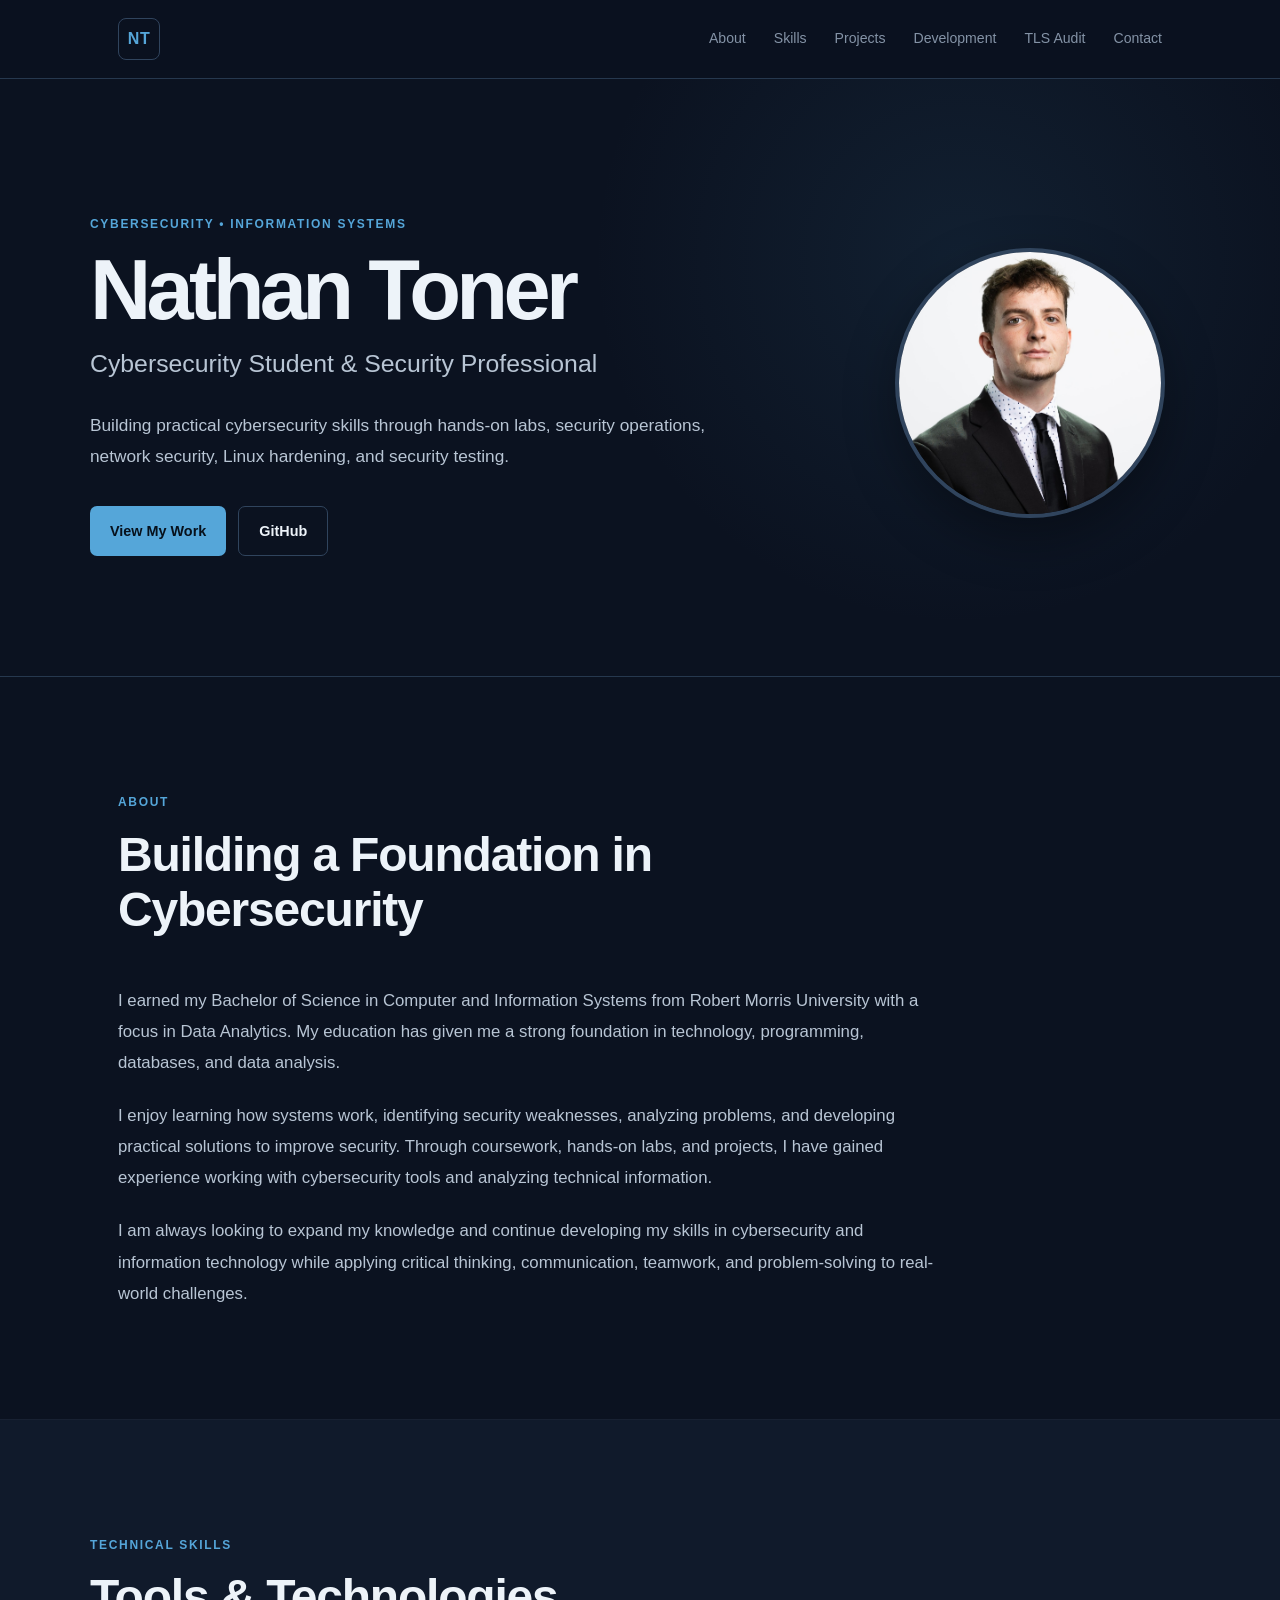
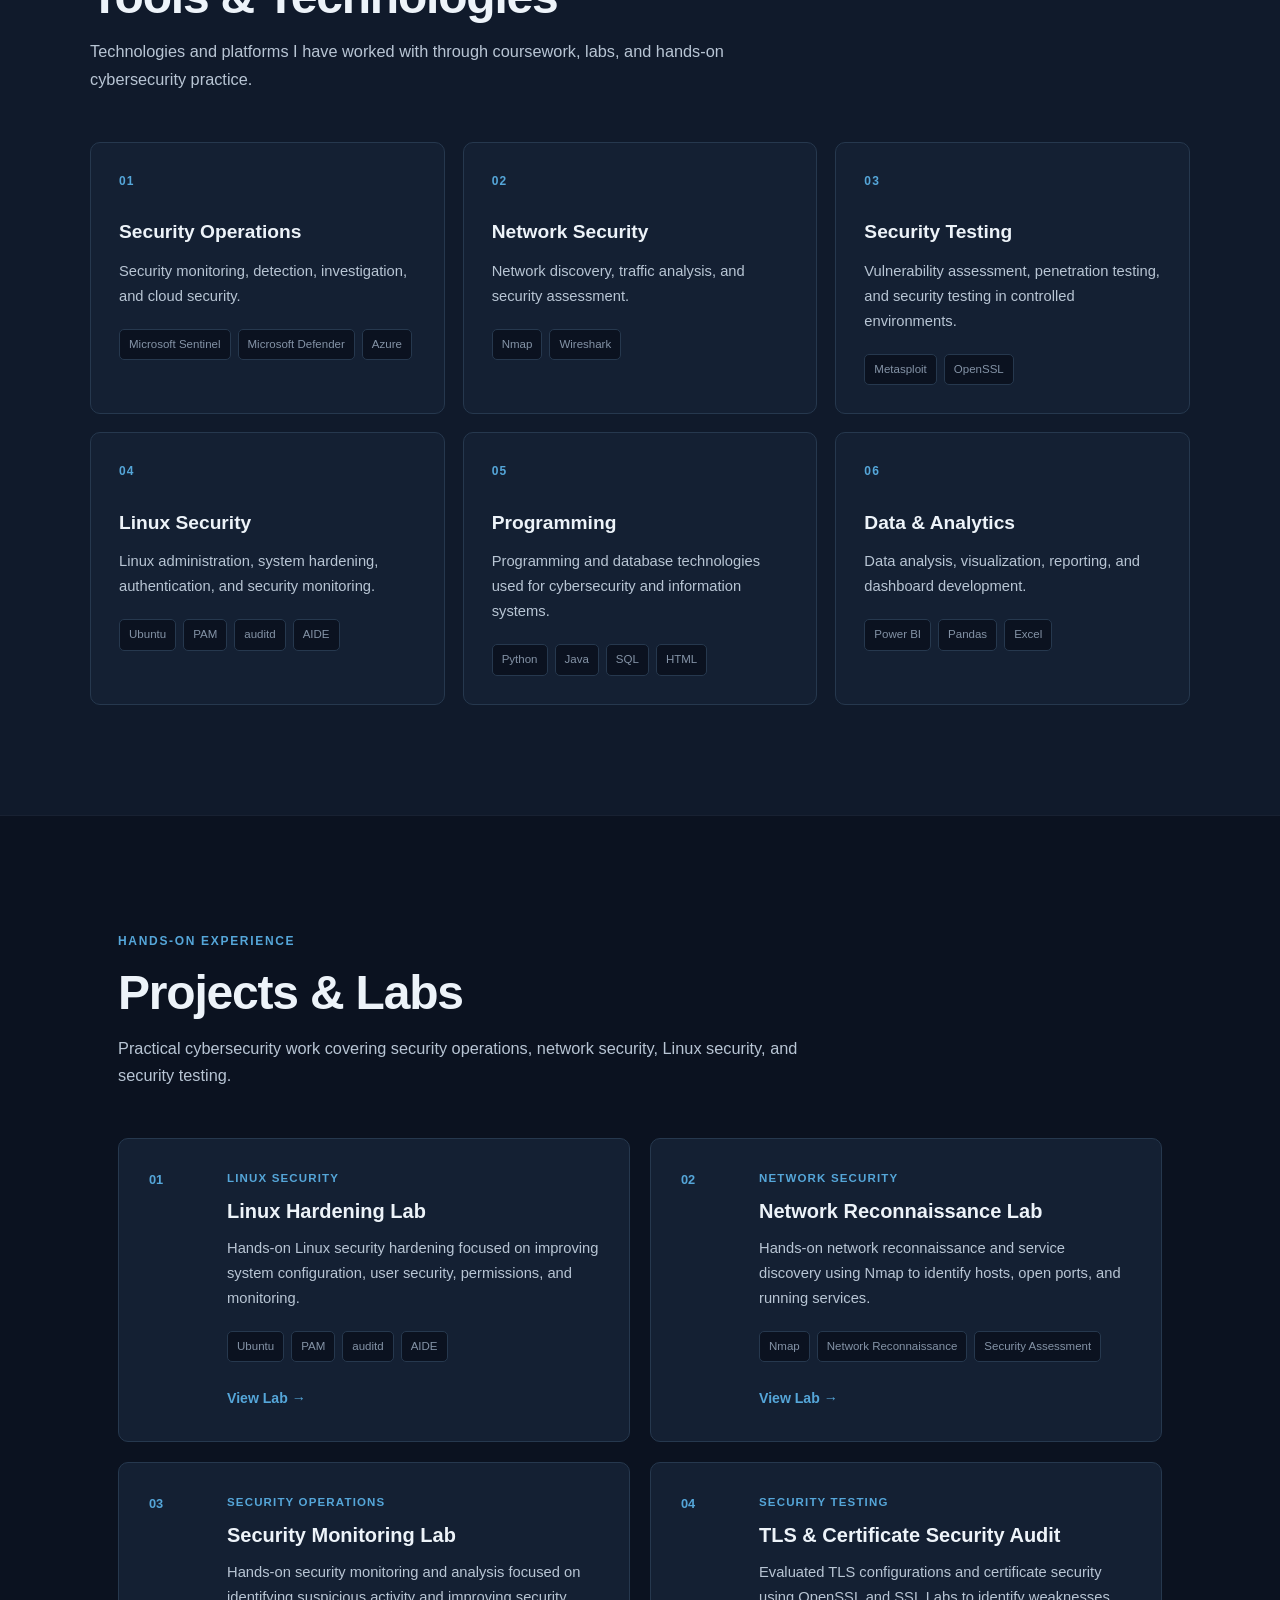
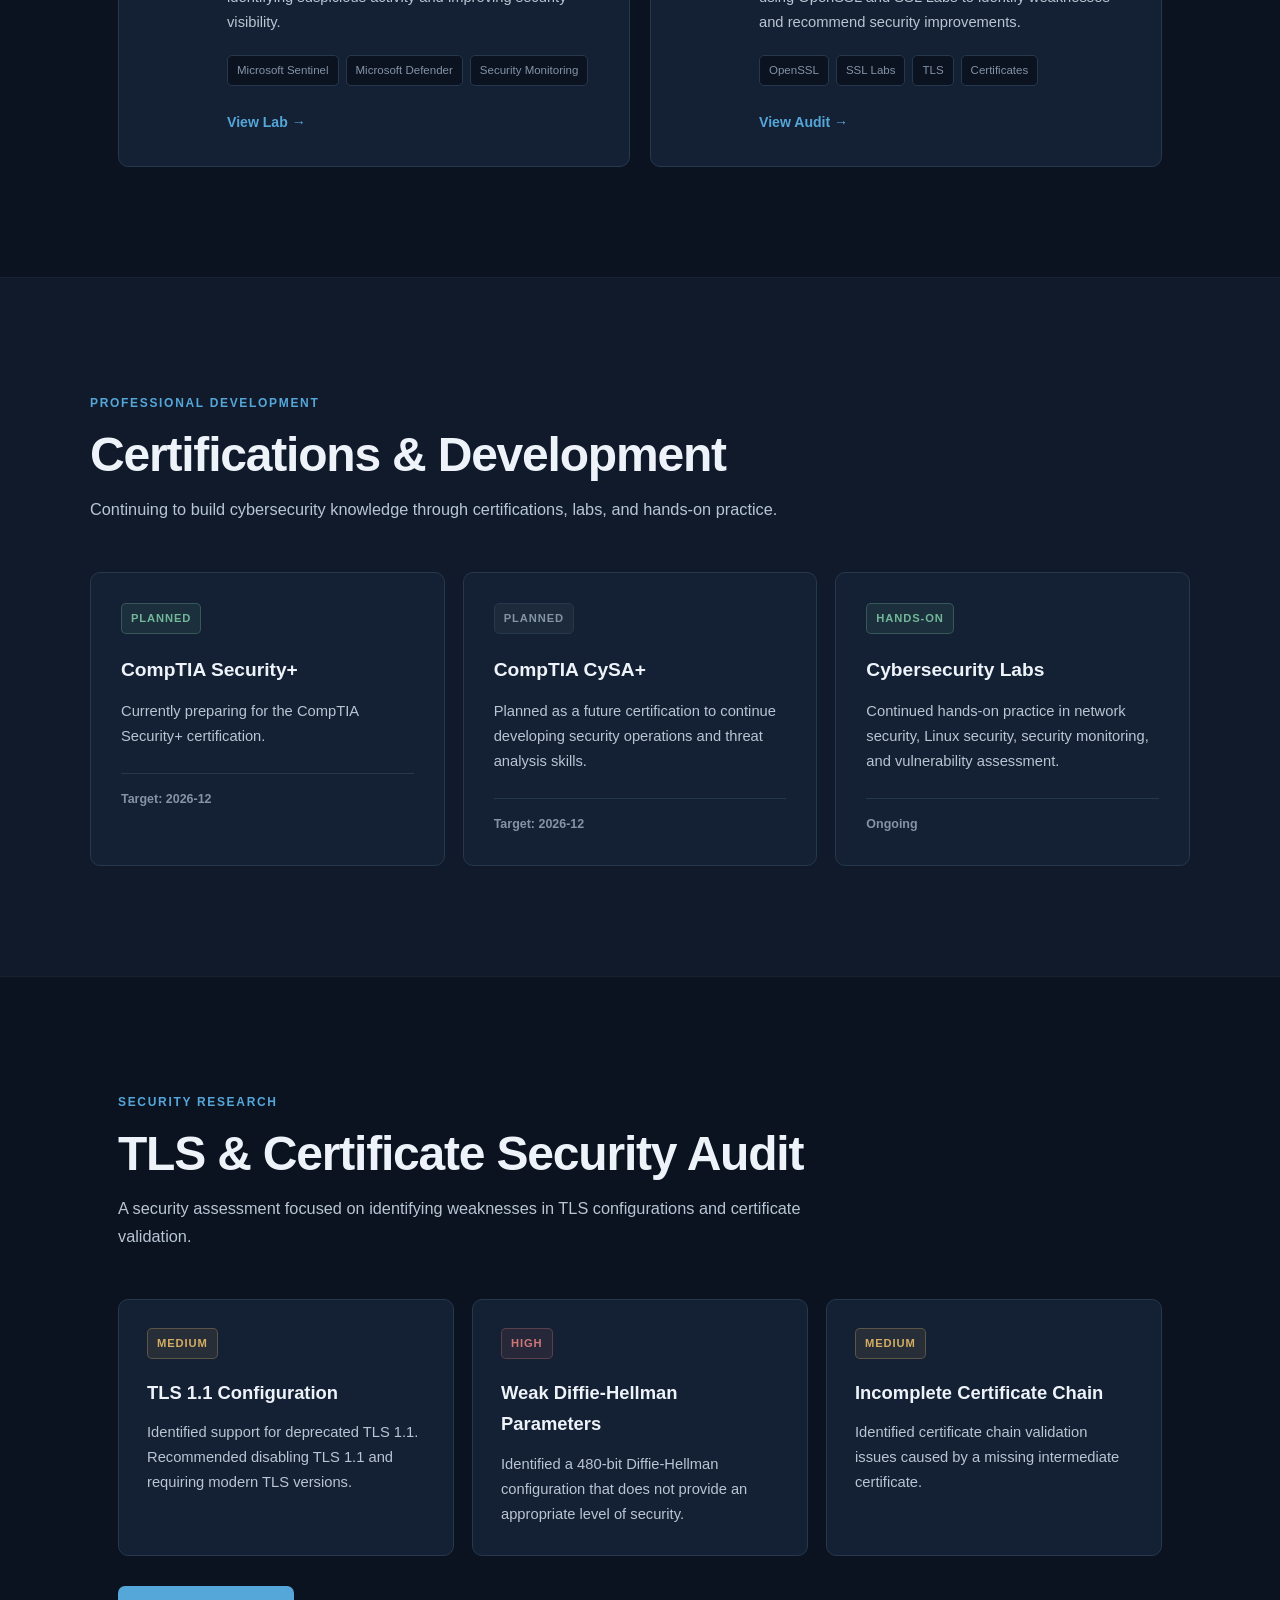
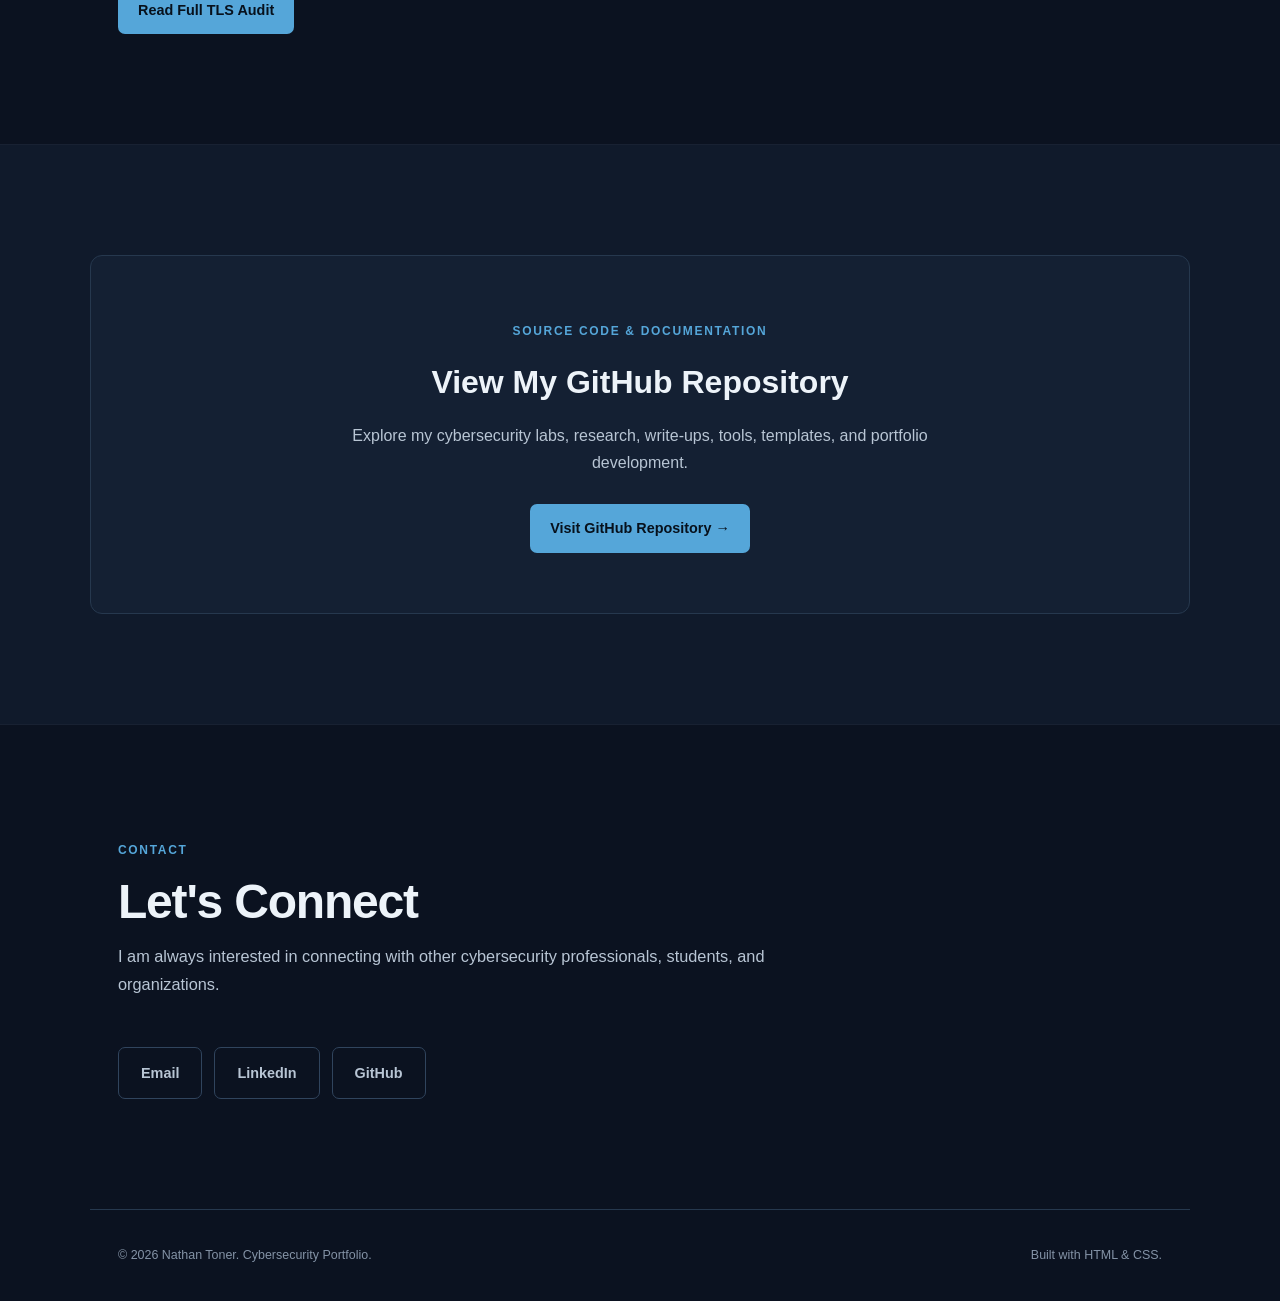
==== commit d0b896d3: "Publish portfolio to production" ====
--- a/site/index.html
+++ b/site/index.html
@@ -11,39 +11,9 @@
 
 <body>
 
-<!-- PASSWORD GATE -->
-<div id="password-gate" class="password-gate">
-
-    <div class="password-box">
-
-        <span class="section-label">PRIVATE PORTFOLIO</span>
-
-        <h1>Cybersecurity Portfolio</h1>
-
-        <p>
-            This portfolio is currently in staging.
-            Enter the password to continue.
-        </p>
-
-        <input
-            type="password"
-            id="password"
-            placeholder="Enter password"
-        >
-
-        <button onclick="checkPassword()">
-            Enter Portfolio
-        </button>
-
-        <p id="password-error" class="password-error"></p>
-
-    </div>
-
-</div>
-
 
 <!-- MAIN CONTENT -->
-<div id="content" style="display:none;">
+<div id="content">
 
     <!-- NAVIGATION -->
     <header class="site-header">
@@ -120,7 +90,7 @@
                 <div class="hero-photo">
 
                     <img
-                        src="assets/IMG_7568%203.jpg"
+                        src="assets/IMG_7568 3.jpg"
                         alt="Nathan Toner"
                         class="profile-image"
                     >
@@ -150,23 +120,22 @@
             <div class="about-content">
 
                 <p>
-                    I enjoy learning how systems work, identifying
-                    security weaknesses, and developing practical
-                    solutions to improve security posture.
-                </p>
+I earned my Bachelor of Science in Computer and Information Systems from Robert 
+Morris University with a focus in Data Analytics. My education has given me a 
+strong foundation in technology, programming, databases, and data analysis.                
+</p>
 
                 <p>
-                    I am interested in understanding how technology can
-                    be secured against evolving threats and enjoy solving
-                    problems that require both technical knowledge and
-                    critical thinking.
-                </p>
+I enjoy learning how systems work, identifying security weaknesses, analyzing 
+problems, and developing practical solutions to improve security. Through 
+coursework, hands-on labs, and projects, I have gained experience working with 
+cybersecurity tools and analyzing technical information.                </p>
 
                 <p>
-                    I am always looking for opportunities to expand my
-                    knowledge and continue developing my skills in
-                    cybersecurity.
-                </p>
+I am always looking to expand my knowledge and continue developing my skills in 
+cybersecurity and information technology while applying critical thinking, 
+communication, teamwork, and problem-solving to real-world challenges.                
+</p>
 
             </div>
 
@@ -549,7 +518,7 @@
                 <article class="development-card">
 
                     <span class="status-label">
-                        IN PROGRESS
+                        PLANNED
                     </span>
 
                     <h3>
@@ -562,7 +531,7 @@
                     </p>
 
                     <div class="development-meta">
-                        Target: 2026-11
+                        Target: 2026-12
                     </div>
 
                 </article>
@@ -585,7 +554,7 @@
                     </p>
 
                     <div class="development-meta">
-                        Target: 2027-02
+                        Target: 2026-12
                     </div>
 
                 </article>
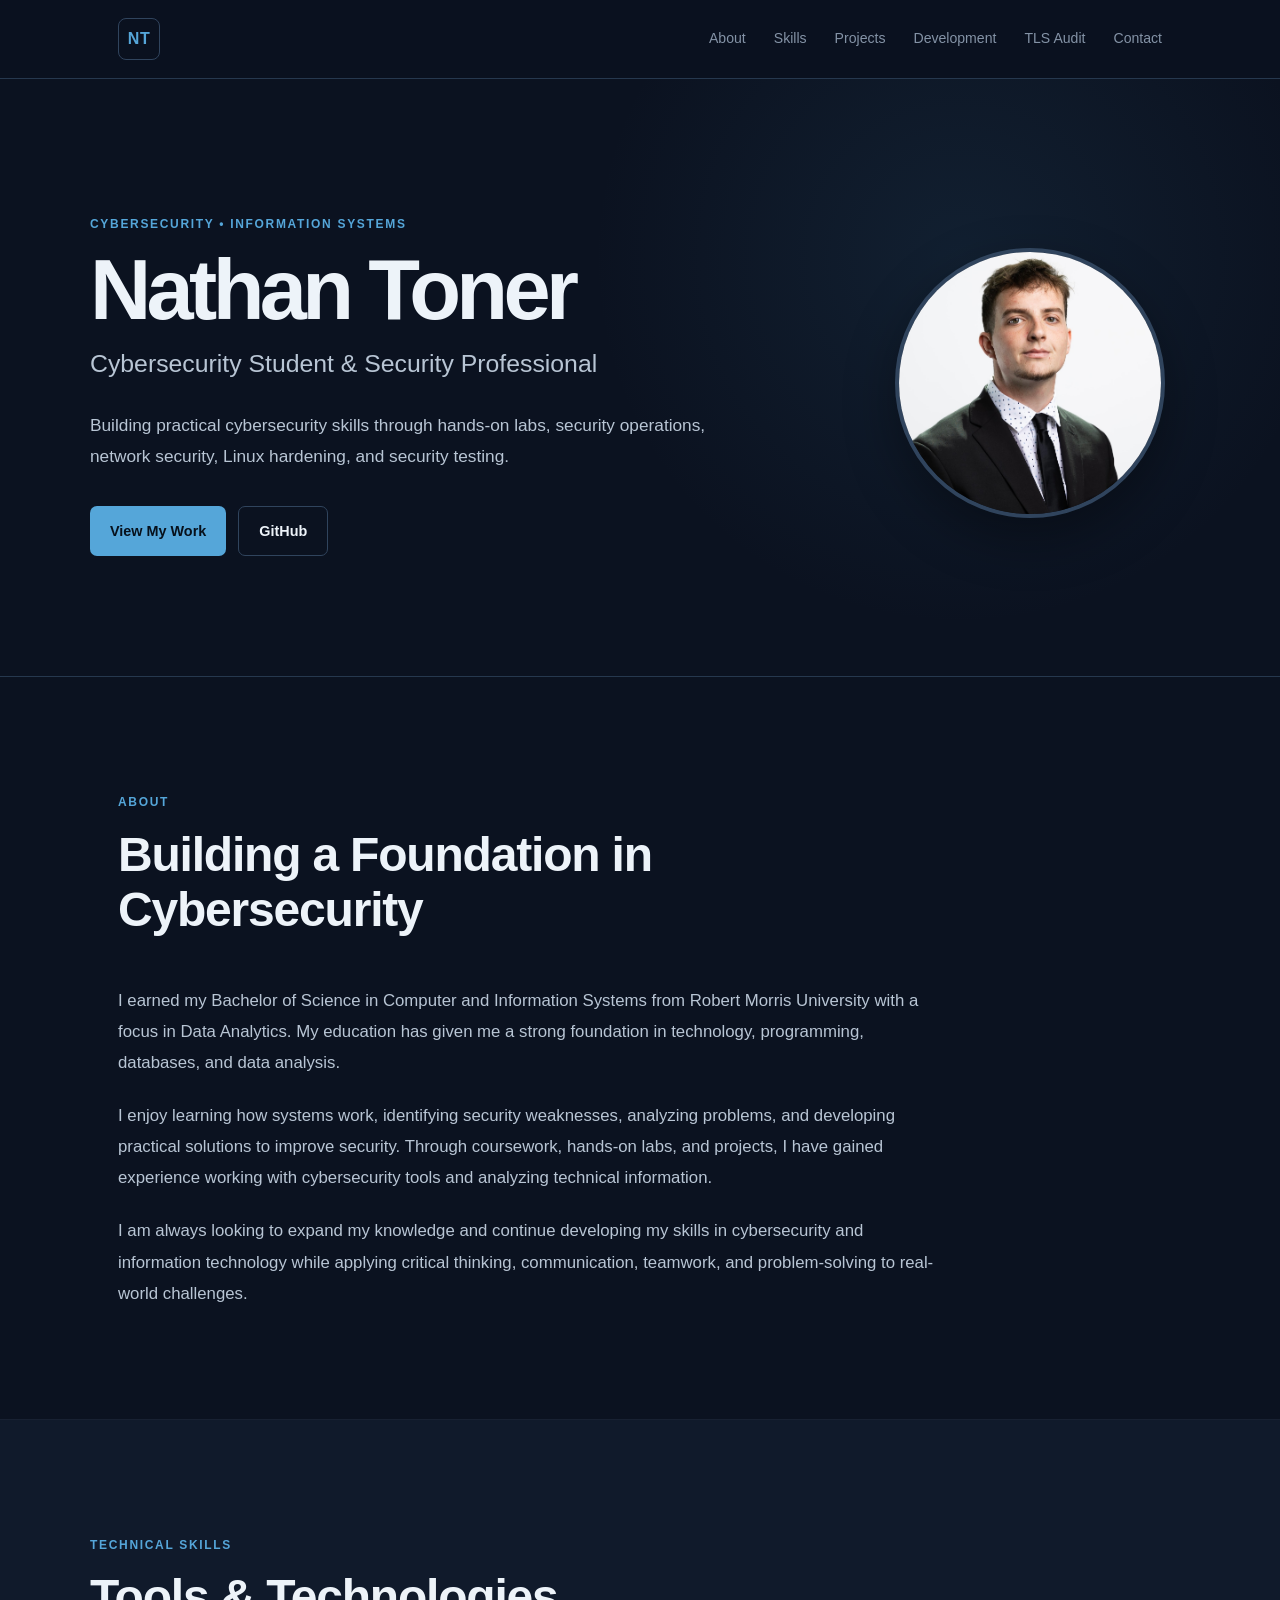
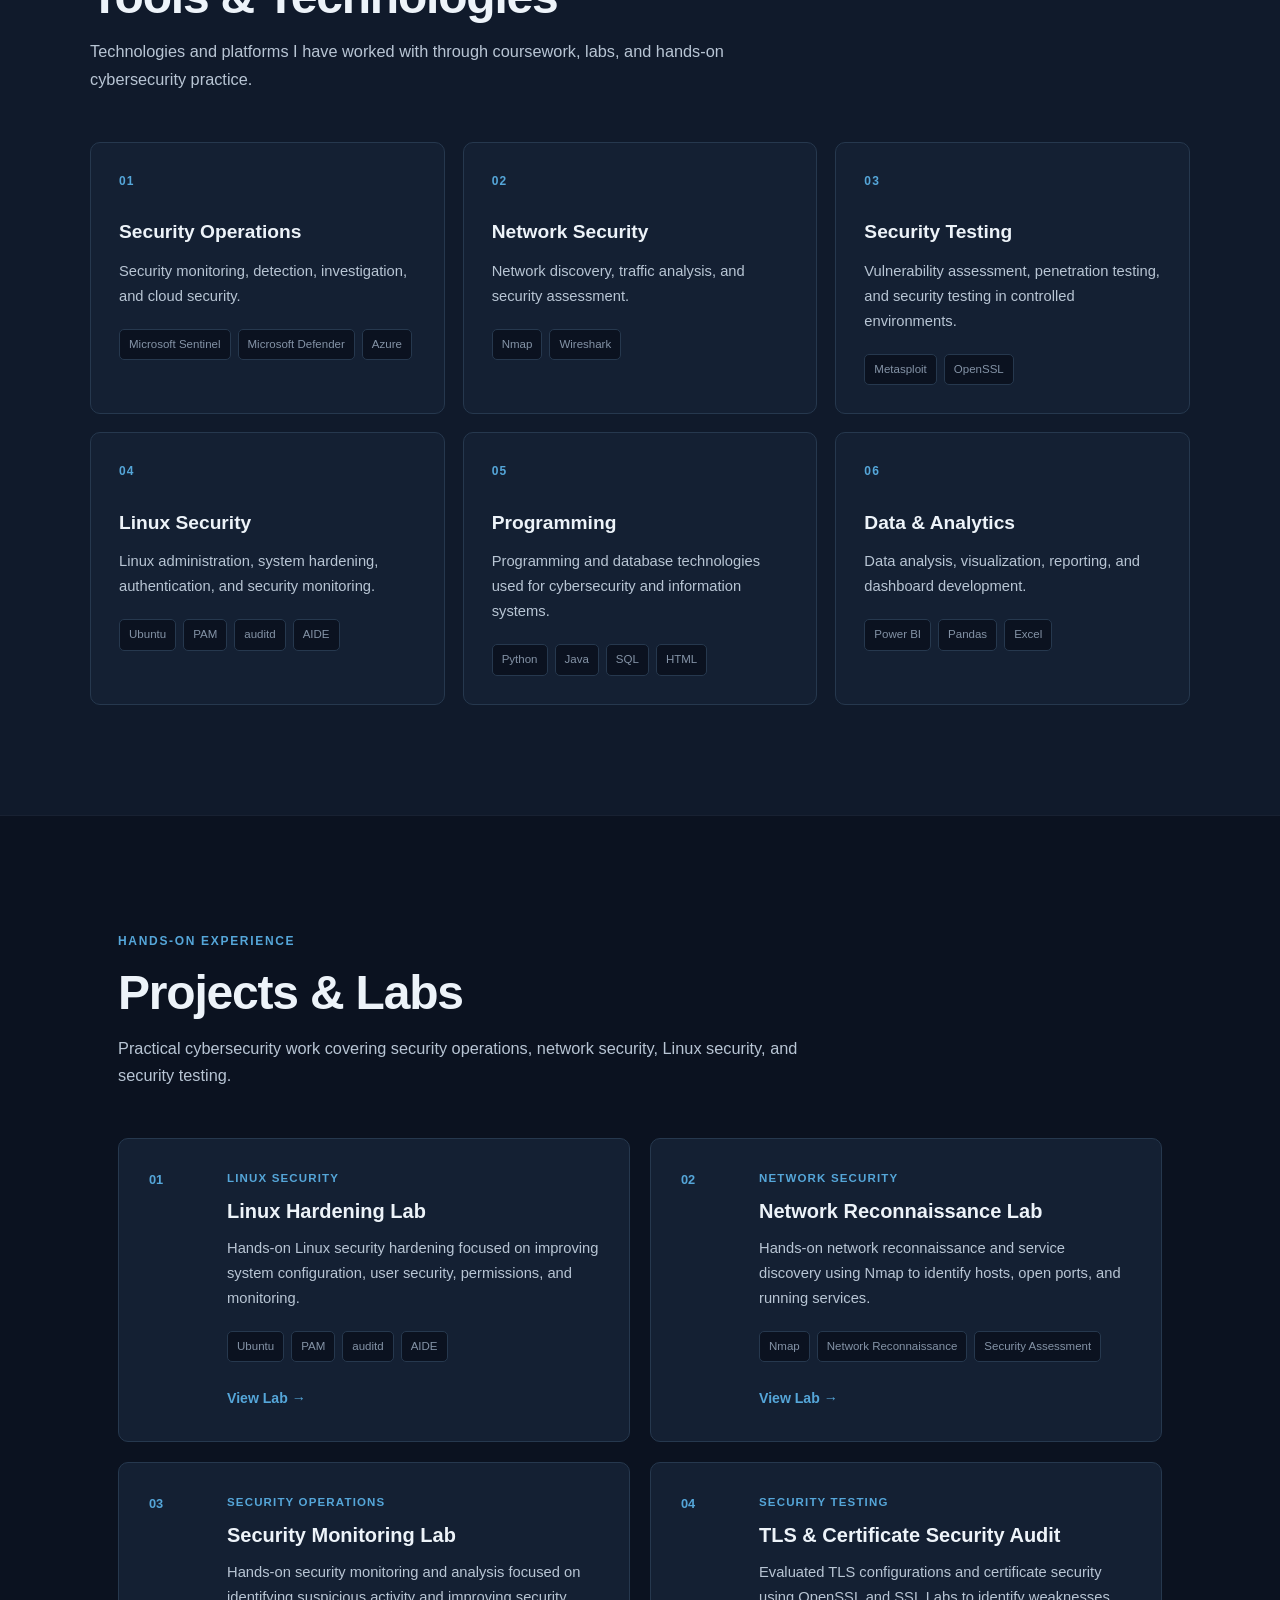
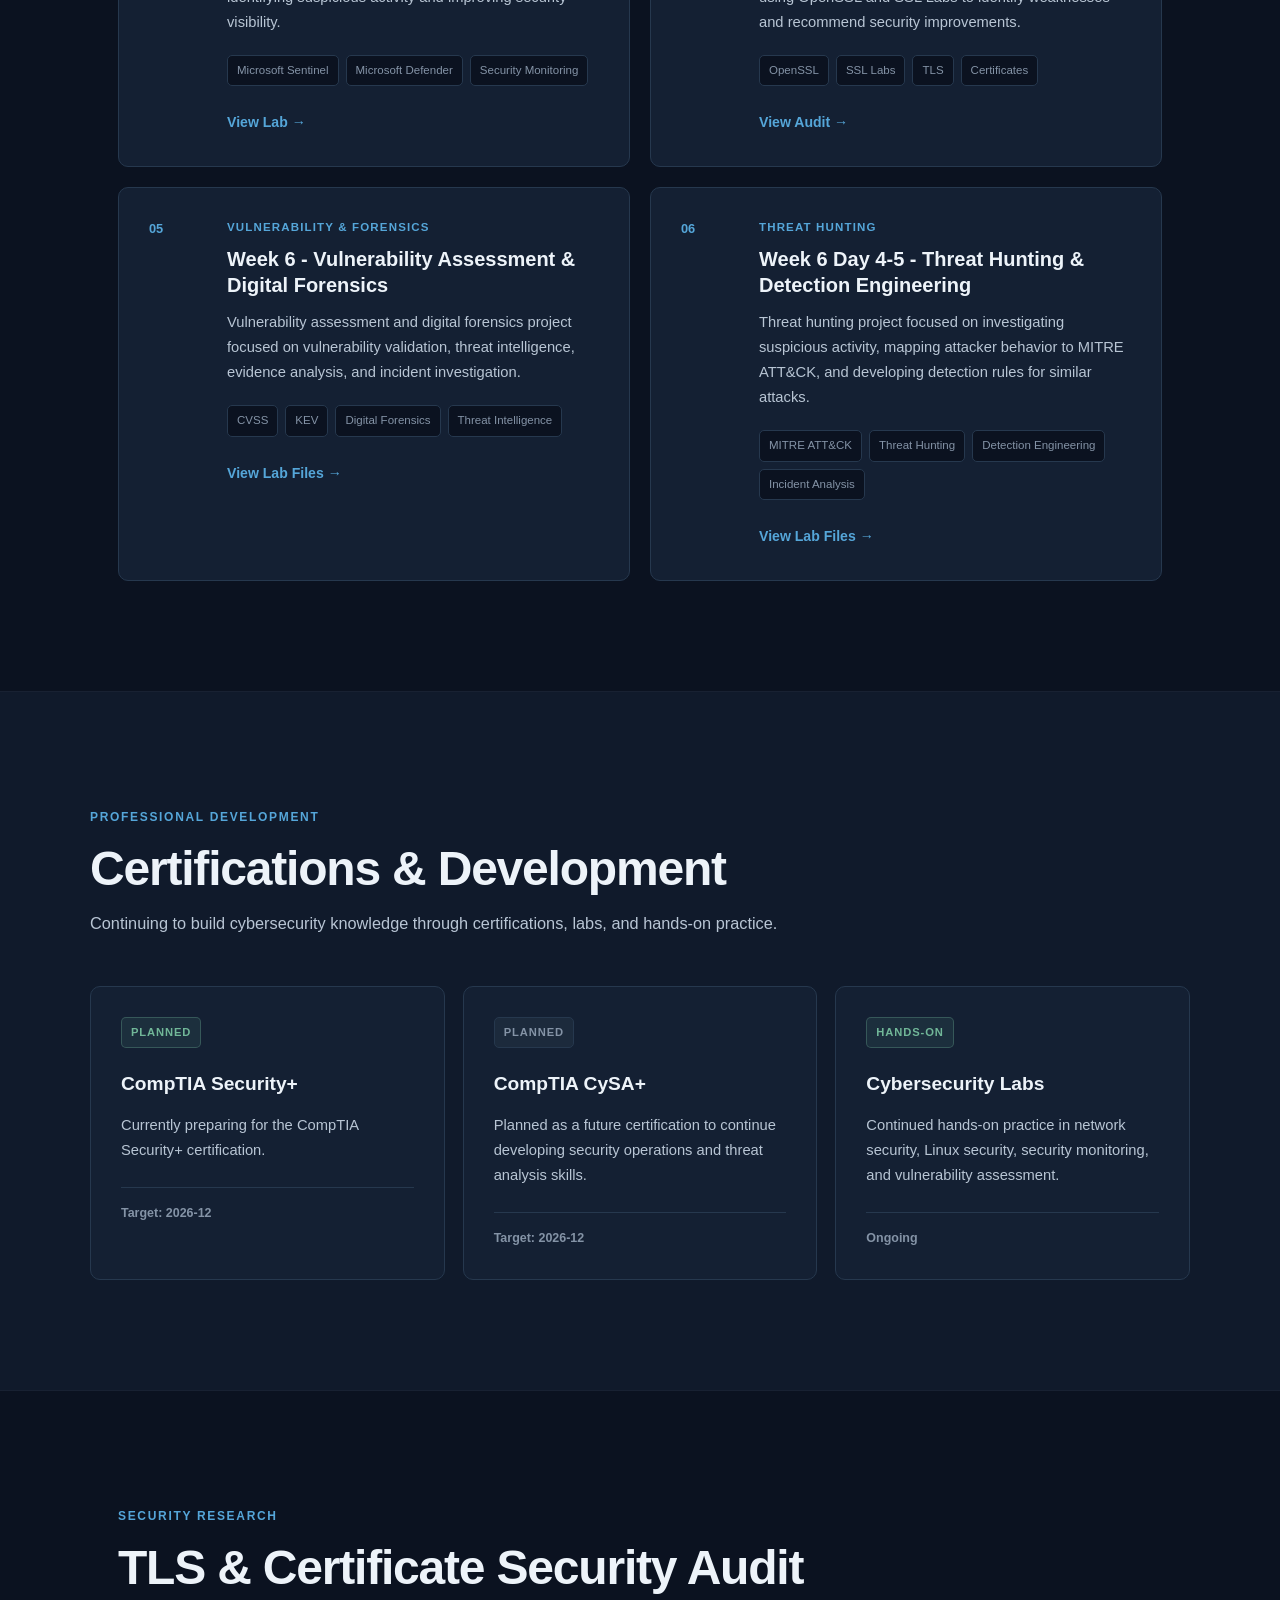
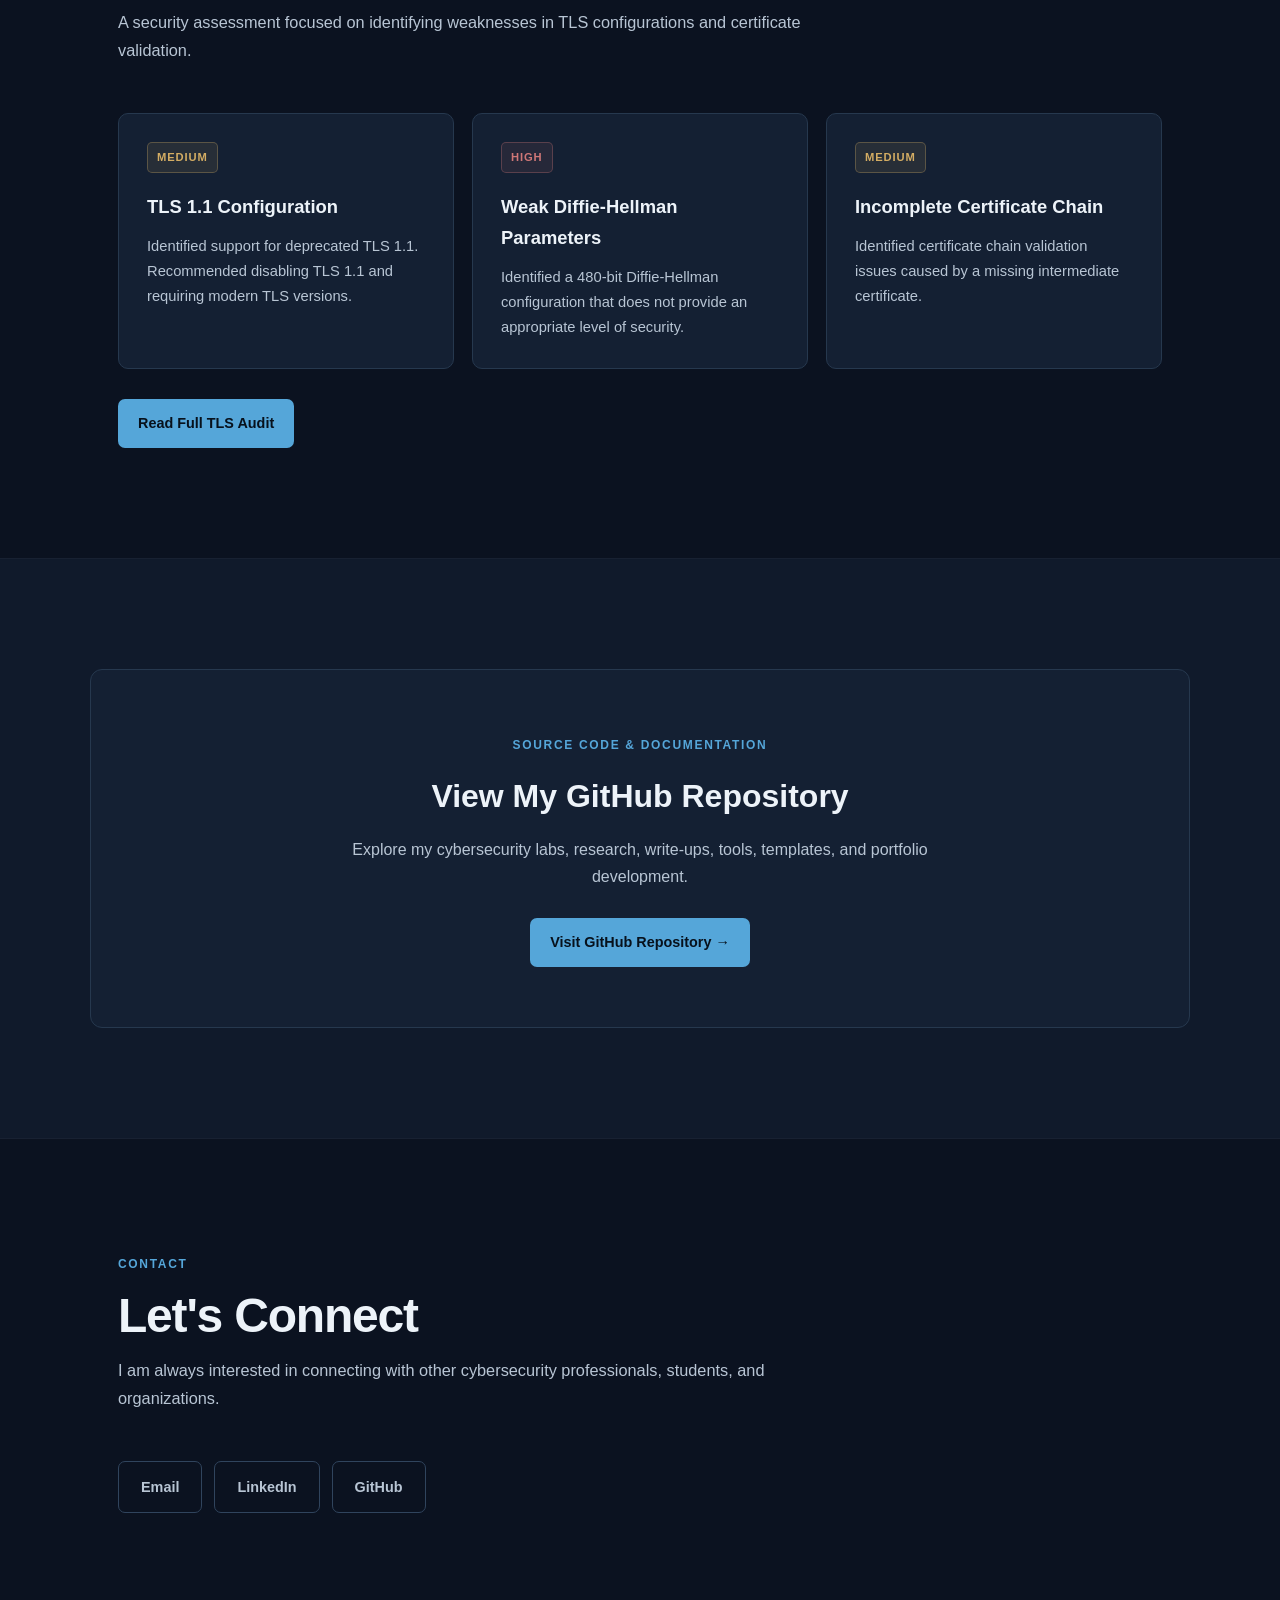
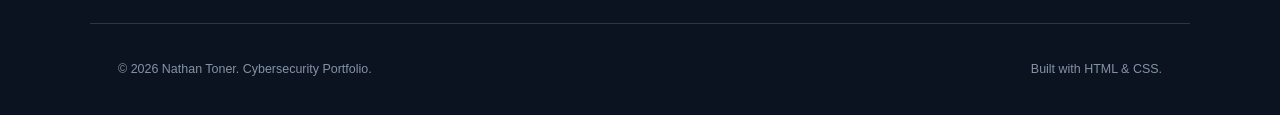
==== commit 543a6411: "Refactor HTML for improved structure and clarity Updated various sections for better formatting and " ====
--- a/site/index.html
+++ b/site/index.html
@@ -61,8 +61,7 @@
 
                     <p class="hero-description">
                         Building practical cybersecurity skills through
-                        hands-on labs, security operations, network 
-security,
+                        hands-on labs, security operations, network security,
                         Linux hardening, and security testing.
                     </p>
 
@@ -73,8 +72,7 @@
                         </a>
 
                         <a
-                            
-href="https://github.com/ntoner/CybersecurityforProfessionals"
+                            href="https://github.com/ntoner/CybersecurityforProfessionals"
                             target="_blank"
                             rel="noopener noreferrer"
                             class="button button-secondary"
@@ -120,22 +118,23 @@
             <div class="about-content">
 
                 <p>
-I earned my Bachelor of Science in Computer and Information Systems from Robert 
-Morris University with a focus in Data Analytics. My education has given me a 
-strong foundation in technology, programming, databases, and data analysis.                
-</p>
+                    I earned my Bachelor of Science in Computer and Information Systems from Robert
+                    Morris University with a focus in Data Analytics. My education has given me a
+                    strong foundation in technology, programming, databases, and data analysis.
+                </p>
 
                 <p>
-I enjoy learning how systems work, identifying security weaknesses, analyzing 
-problems, and developing practical solutions to improve security. Through 
-coursework, hands-on labs, and projects, I have gained experience working with 
-cybersecurity tools and analyzing technical information.                </p>
+                    I enjoy learning how systems work, identifying security weaknesses, analyzing
+                    problems, and developing practical solutions to improve security. Through
+                    coursework, hands-on labs, and projects, I have gained experience working with
+                    cybersecurity tools and analyzing technical information.
+                </p>
 
                 <p>
-I am always looking to expand my knowledge and continue developing my skills in 
-cybersecurity and information technology while applying critical thinking, 
-communication, teamwork, and problem-solving to real-world challenges.                
-</p>
+                    I am always looking to expand my knowledge and continue developing my skills in
+                    cybersecurity and information technology while applying critical thinking,
+                    communication, teamwork, and problem-solving to real-world challenges.
+                </p>
 
             </div>
 
@@ -343,8 +342,7 @@
                         </div>
 
                         <a
-                            
-href="https://docs.google.com/document/d/11iFzcnBXJmF6zXOx4JnBEBTFQLr7OSkE8r9POEDb-tA/edit?usp=sharing"
+                            href="https://docs.google.com/document/d/11iFzcnBXJmF6zXOx4JnBEBTFQLr7OSkE8r9POEDb-tA/edit?usp=sharing"
                             target="_blank"
                             rel="noopener noreferrer"
                             class="project-link"
@@ -386,8 +384,7 @@
                         </div>
 
                         <a
-                            
-href="https://docs.google.com/document/d/1y0PXH1S_h54pPFbkZNCgP2at7RD2qj963NDe-fbaJ3E/edit?usp=sharing"
+                            href="https://docs.google.com/document/d/1y0PXH1S_h54pPFbkZNCgP2at7RD2qj963NDe-fbaJ3E/edit?usp=sharing"
                             target="_blank"
                             rel="noopener noreferrer"
                             class="project-link"
@@ -429,8 +426,7 @@
                         </div>
 
                         <a
-                            
-href="https://docs.google.com/document/d/1WFTO3v7jaSMGhUl1hZsdP62w3Y3kR-C6OknSlAF2xcI/edit?usp=sharing"
+                            href="https://docs.google.com/document/d/1WFTO3v7jaSMGhUl1hZsdP62w3Y3kR-C6OknSlAF2xcI/edit?usp=sharing"
                             target="_blank"
                             rel="noopener noreferrer"
                             class="project-link"
@@ -474,8 +470,7 @@
                         </div>
 
                         <a
-                            
-href="https://github.com/ntoner/CybersecurityforProfessionals/blob/staging/tls-audits/audit-1.md"
+                            href="https://github.com/ntoner/CybersecurityforProfessionals/blob/staging/tls-audits/audit-1.md"
                             target="_blank"
                             rel="noopener noreferrer"
                             class="project-link"
@@ -487,6 +482,92 @@
 
                 </article>
 
+
+                <article class="project-card">
+
+                    <div class="project-number">
+                        05
+                    </div>
+
+                    <div class="project-content">
+
+                        <span class="project-category">
+                            VULNERABILITY &amp; FORENSICS
+                        </span>
+
+                        <h3>
+                            Week 6 - Vulnerability Assessment &amp; Digital Forensics
+                        </h3>
+
+                        <p>
+                            Vulnerability assessment and digital forensics project focused on
+                            vulnerability validation, threat intelligence, evidence analysis,
+                            and incident investigation.
+                        </p>
+
+                        <div class="project-tools">
+                            <span>CVSS</span>
+                            <span>KEV</span>
+                            <span>Digital Forensics</span>
+                            <span>Threat Intelligence</span>
+                        </div>
+
+                        <a
+                            href="https://github.com/ntoner/CybersecurityforProfessionals/tree/main/week-6-vulnerability-forensics"
+                            target="_blank"
+                            rel="noopener noreferrer"
+                            class="project-link"
+                        >
+                            View Lab Files →
+                        </a>
+
+                    </div>
+
+                </article>
+
+
+                <article class="project-card">
+
+                    <div class="project-number">
+                        06
+                    </div>
+
+                    <div class="project-content">
+
+                        <span class="project-category">
+                            THREAT HUNTING
+                        </span>
+
+                        <h3>
+                            Week 6 Day 4-5 - Threat Hunting &amp; Detection Engineering
+                        </h3>
+
+                        <p>
+                            Threat hunting project focused on investigating suspicious activity,
+                            mapping attacker behavior to MITRE ATT&amp;CK, and developing
+                            detection rules for similar attacks.
+                        </p>
+
+                        <div class="project-tools">
+                            <span>MITRE ATT&amp;CK</span>
+                            <span>Threat Hunting</span>
+                            <span>Detection Engineering</span>
+                            <span>Incident Analysis</span>
+                        </div>
+
+                        <a
+                            href="https://github.com/ntoner/CybersecurityforProfessionals/tree/main/week6-day4-5-threat-hunting"
+                            target="_blank"
+                            rel="noopener noreferrer"
+                            class="project-link"
+                        >
+                            View Lab Files →
+                        </a>
+
+                    </div>
+
+                </article>
+
             </div>
 
         </section>
@@ -672,8 +753,7 @@
             <div class="audit-link-container">
 
                 <a
-                    
-href="https://github.com/ntoner/CybersecurityforProfessionals/blob/staging/tls-audits/audit-1.md"
+                    href="https://github.com/ntoner/CybersecurityforProfessionals/blob/staging/tls-audits/audit-1.md"
                     target="_blank"
                     rel="noopener noreferrer"
                     class="button button-primary"
@@ -705,8 +785,7 @@
                 </p>
 
                 <a
-                    
-href="https://github.com/ntoner/CybersecurityforProfessionals"
+                    href="https://github.com/ntoner/CybersecurityforProfessionals"
                     target="_blank"
                     rel="noopener noreferrer"
                     class="button button-primary"
@@ -751,8 +830,7 @@
                 </a>
 
                 <a
-                    
-href="https://www.linkedin.com/in/nathan-toner-b86424354"
+                    href="https://www.linkedin.com/in/nathan-toner-b86424354"
                     target="_blank"
                     rel="noopener noreferrer"
                     class="contact-link"
